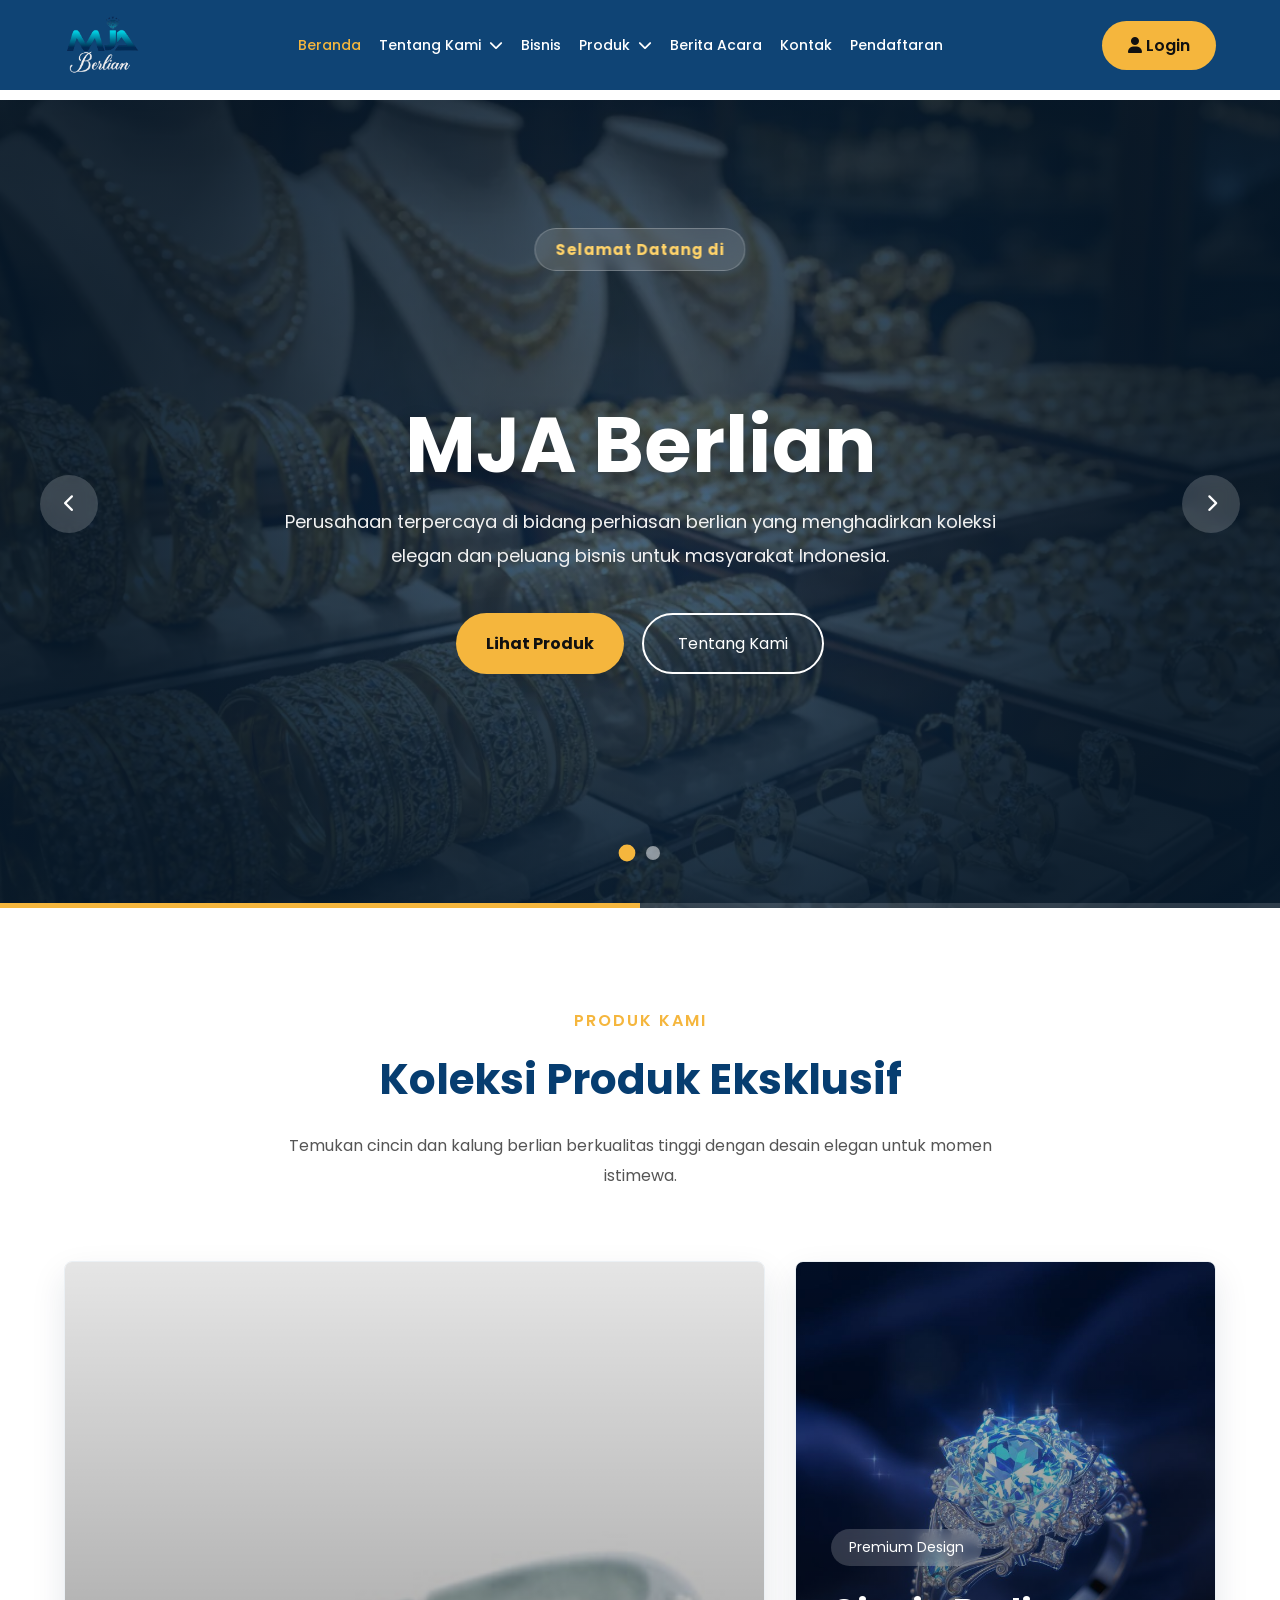
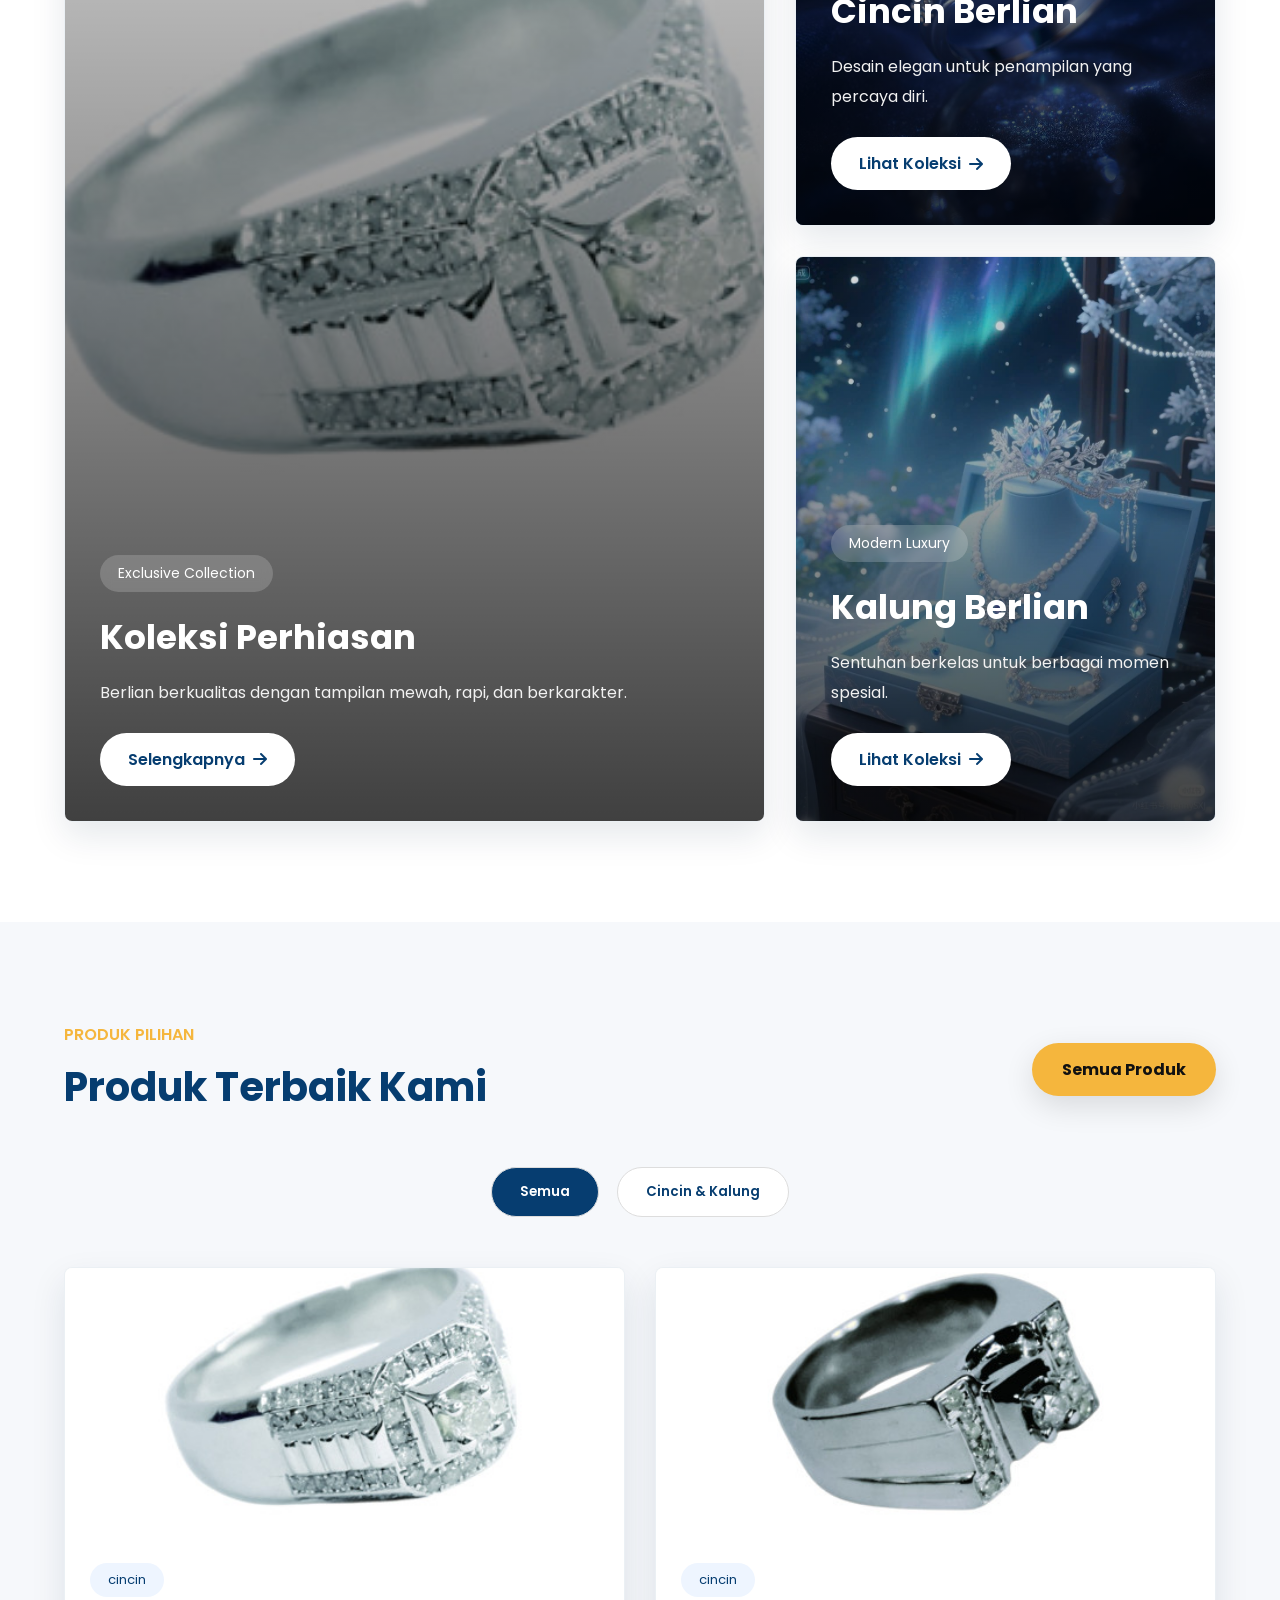
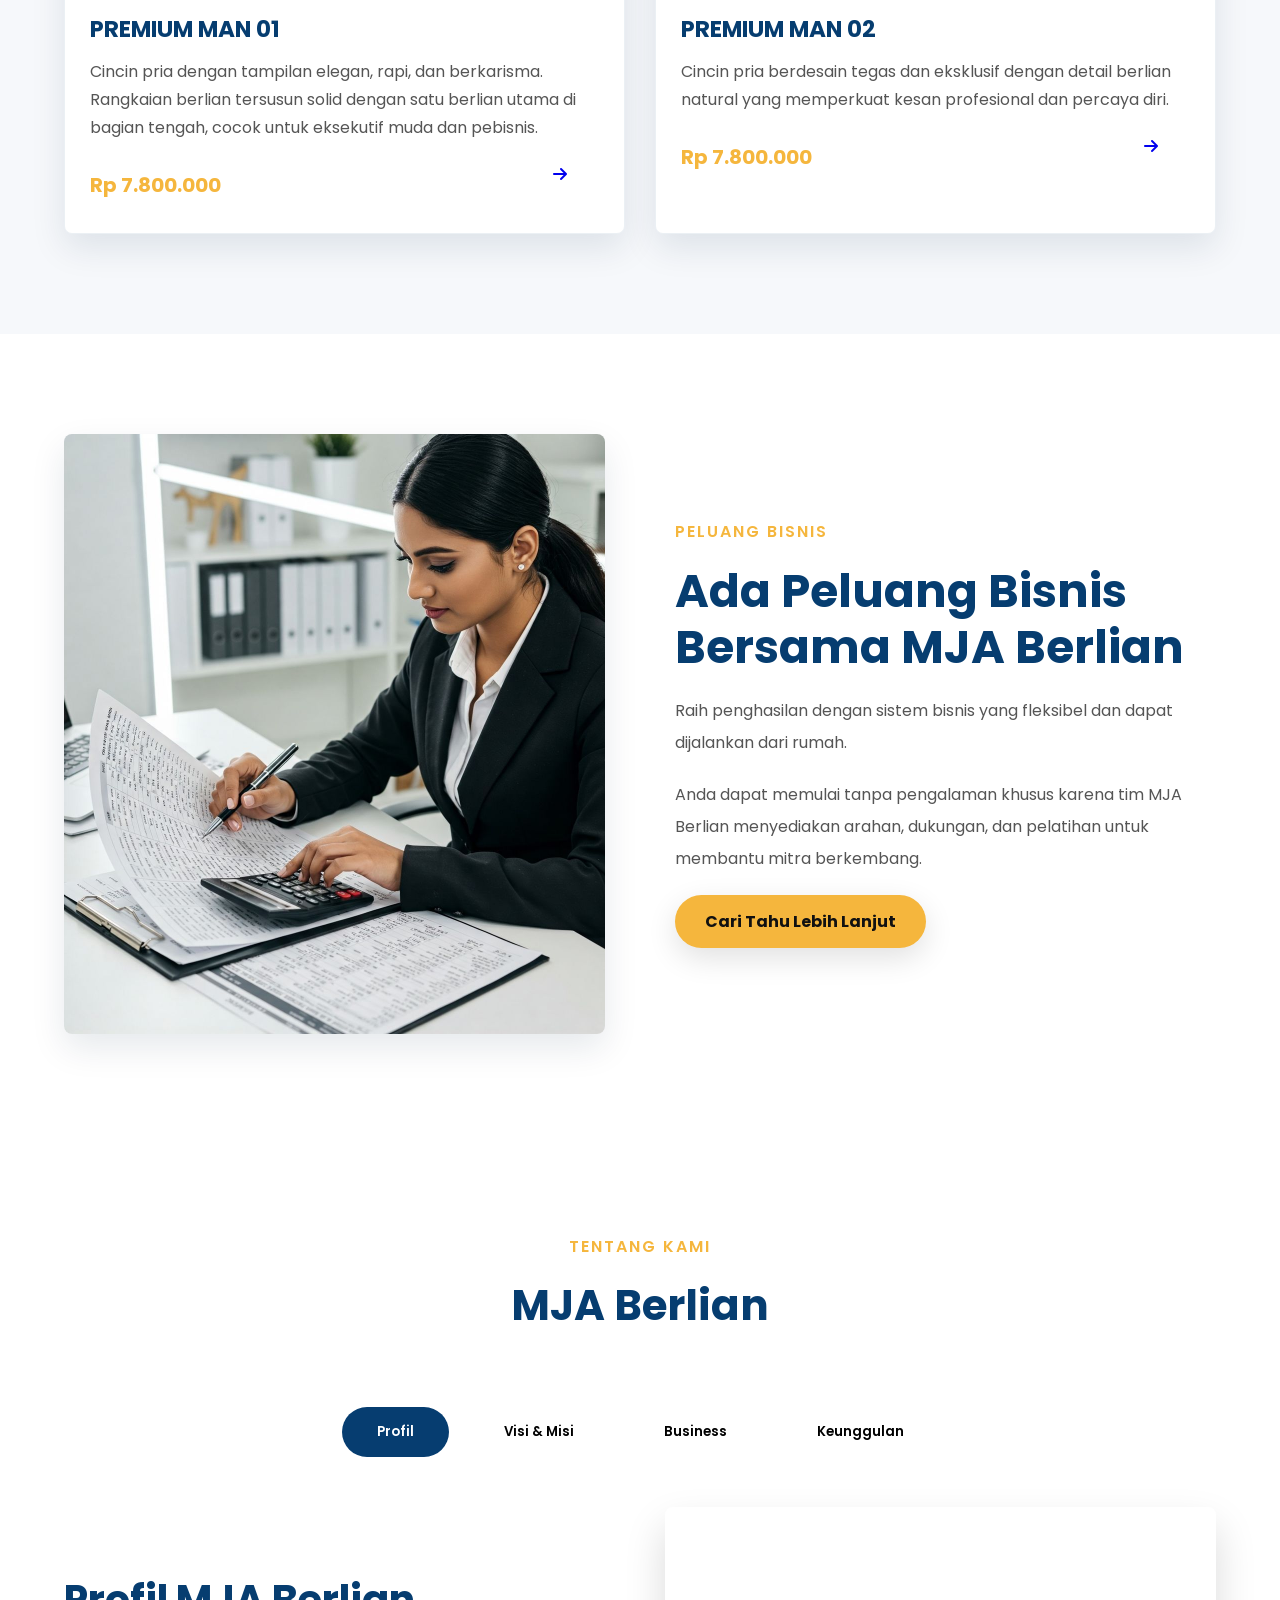
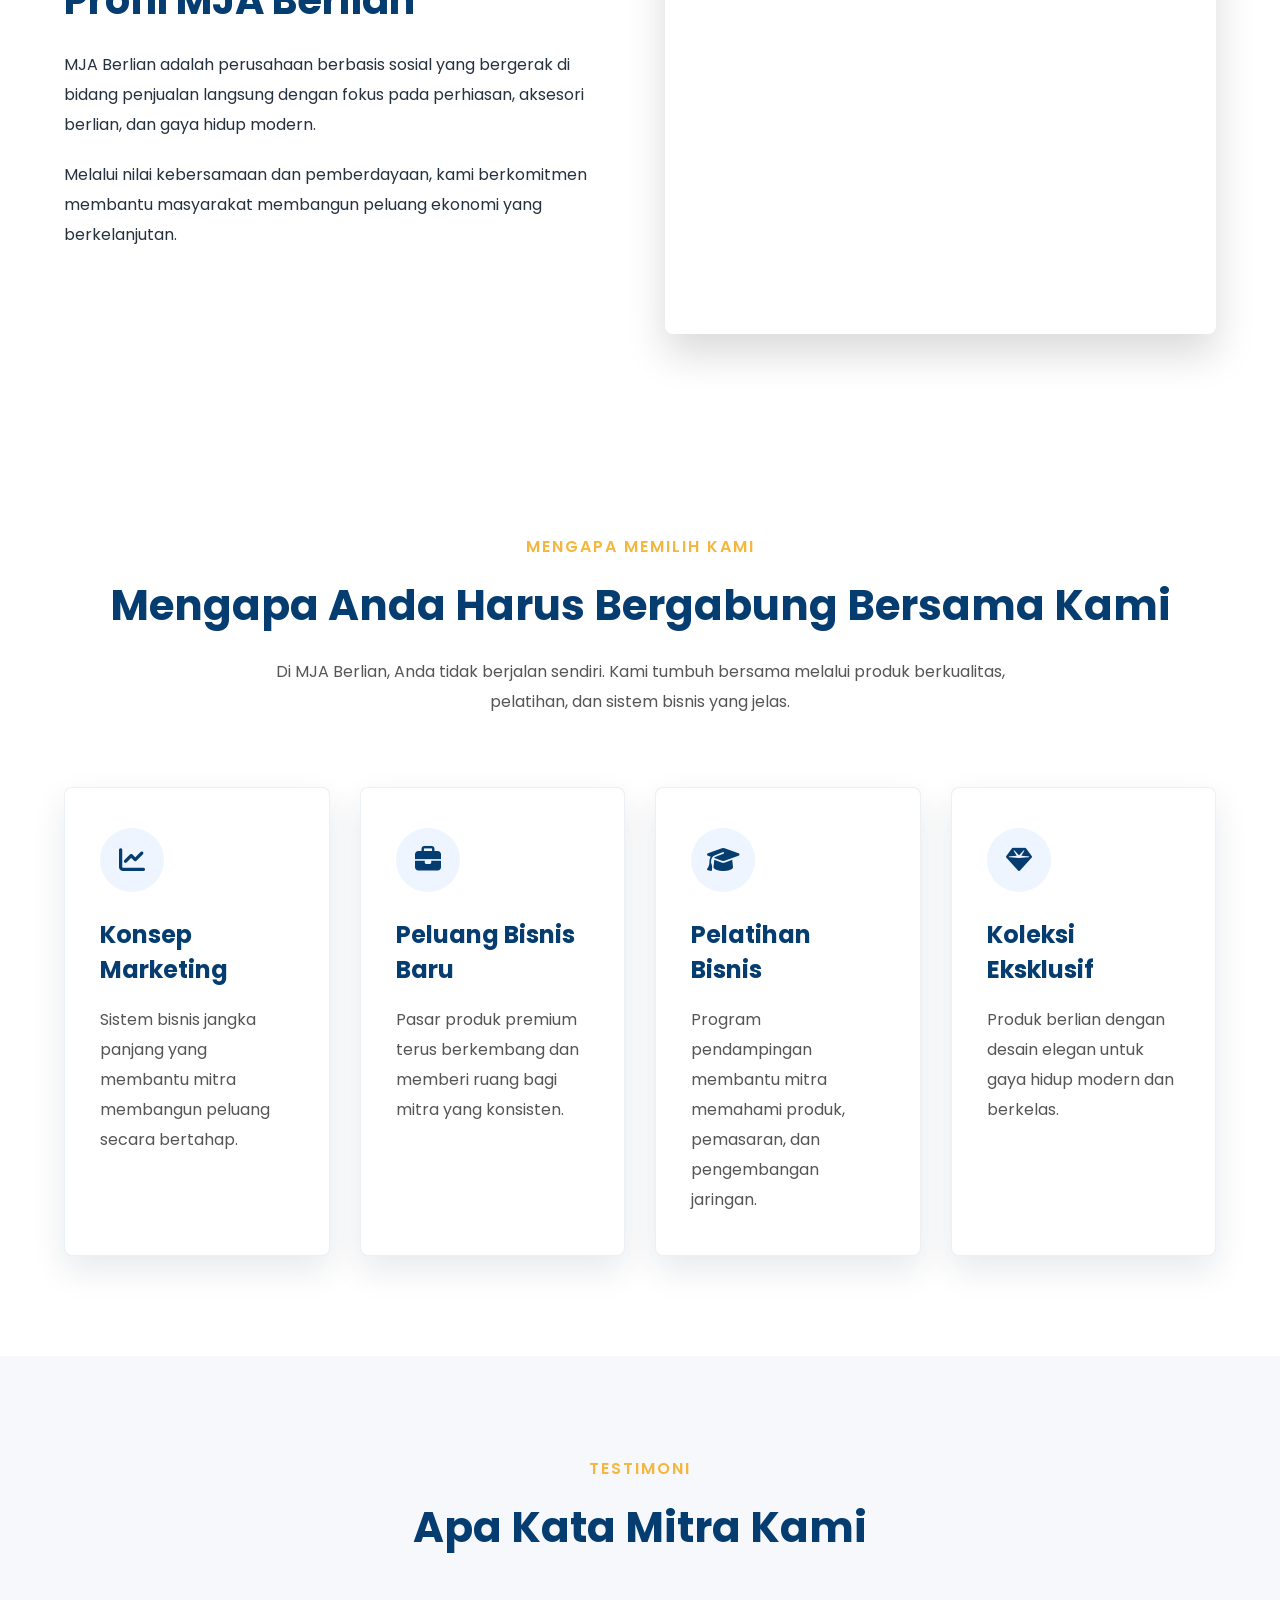
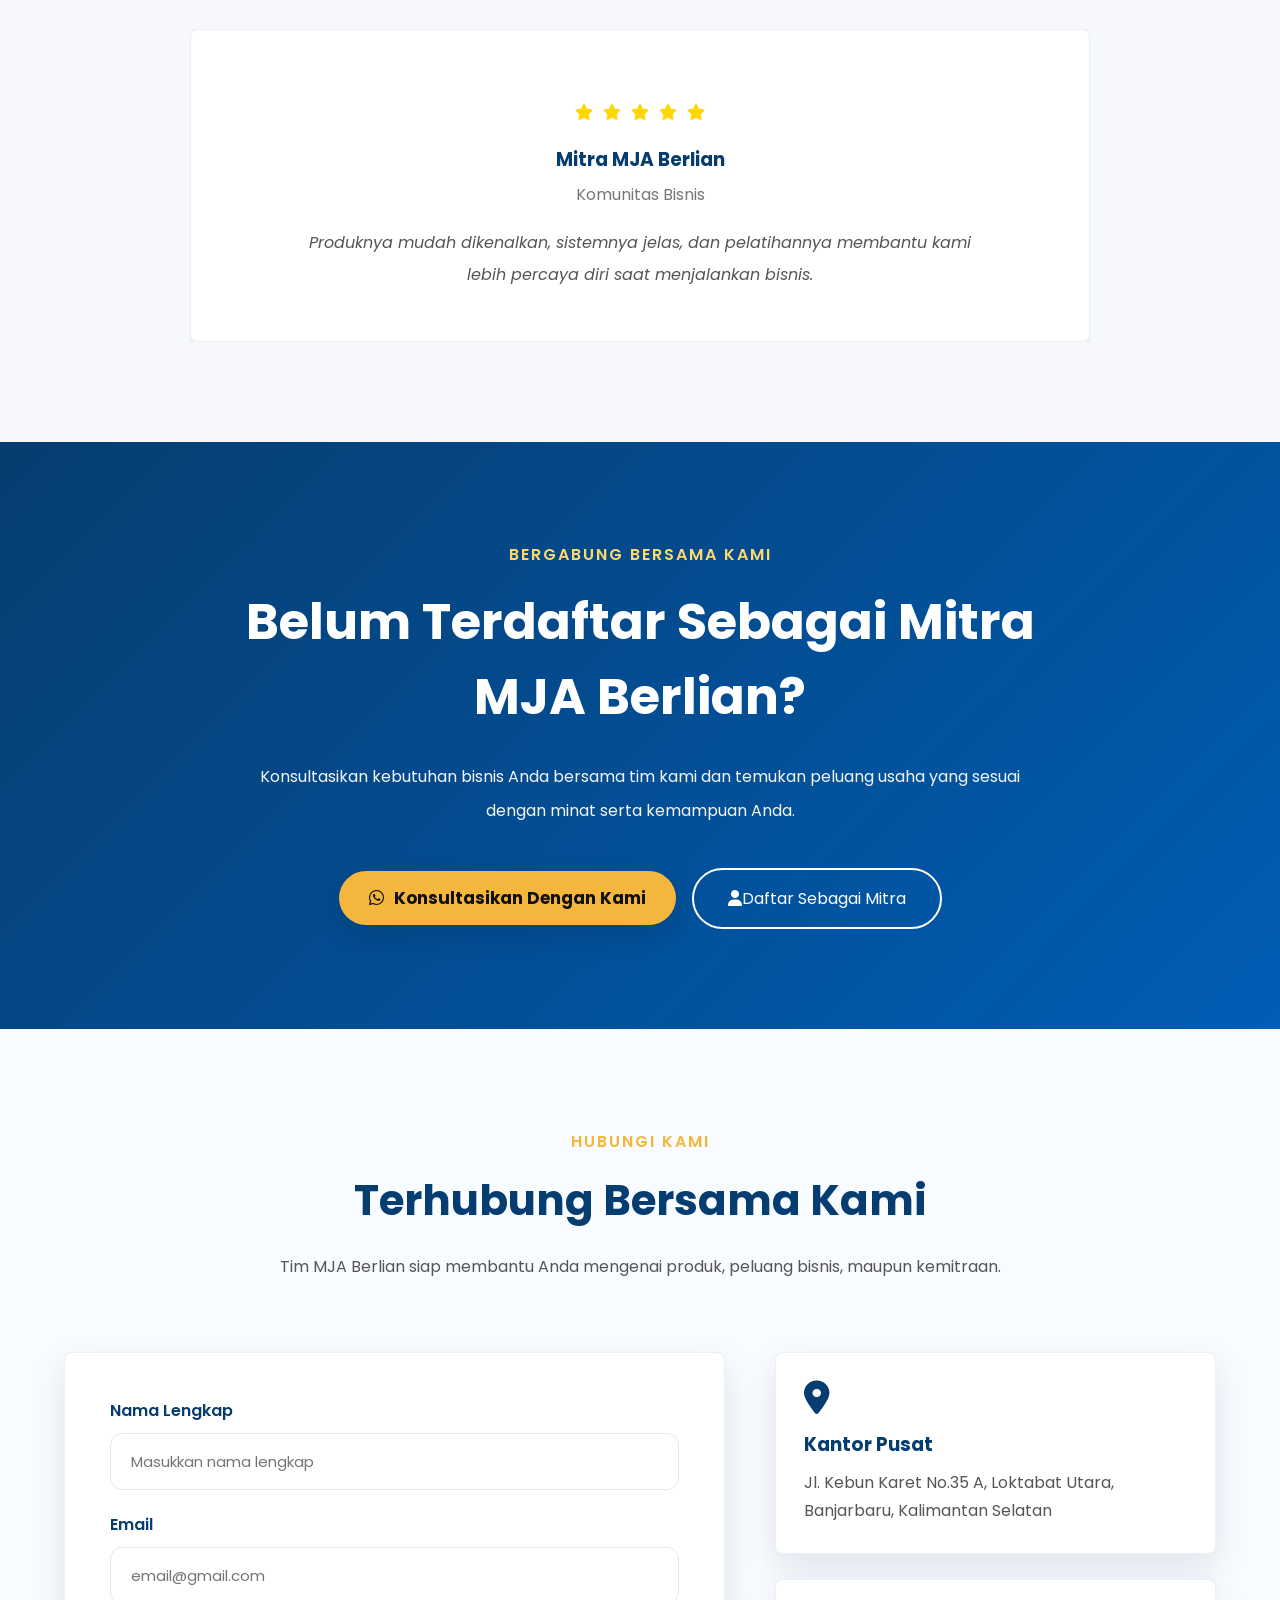
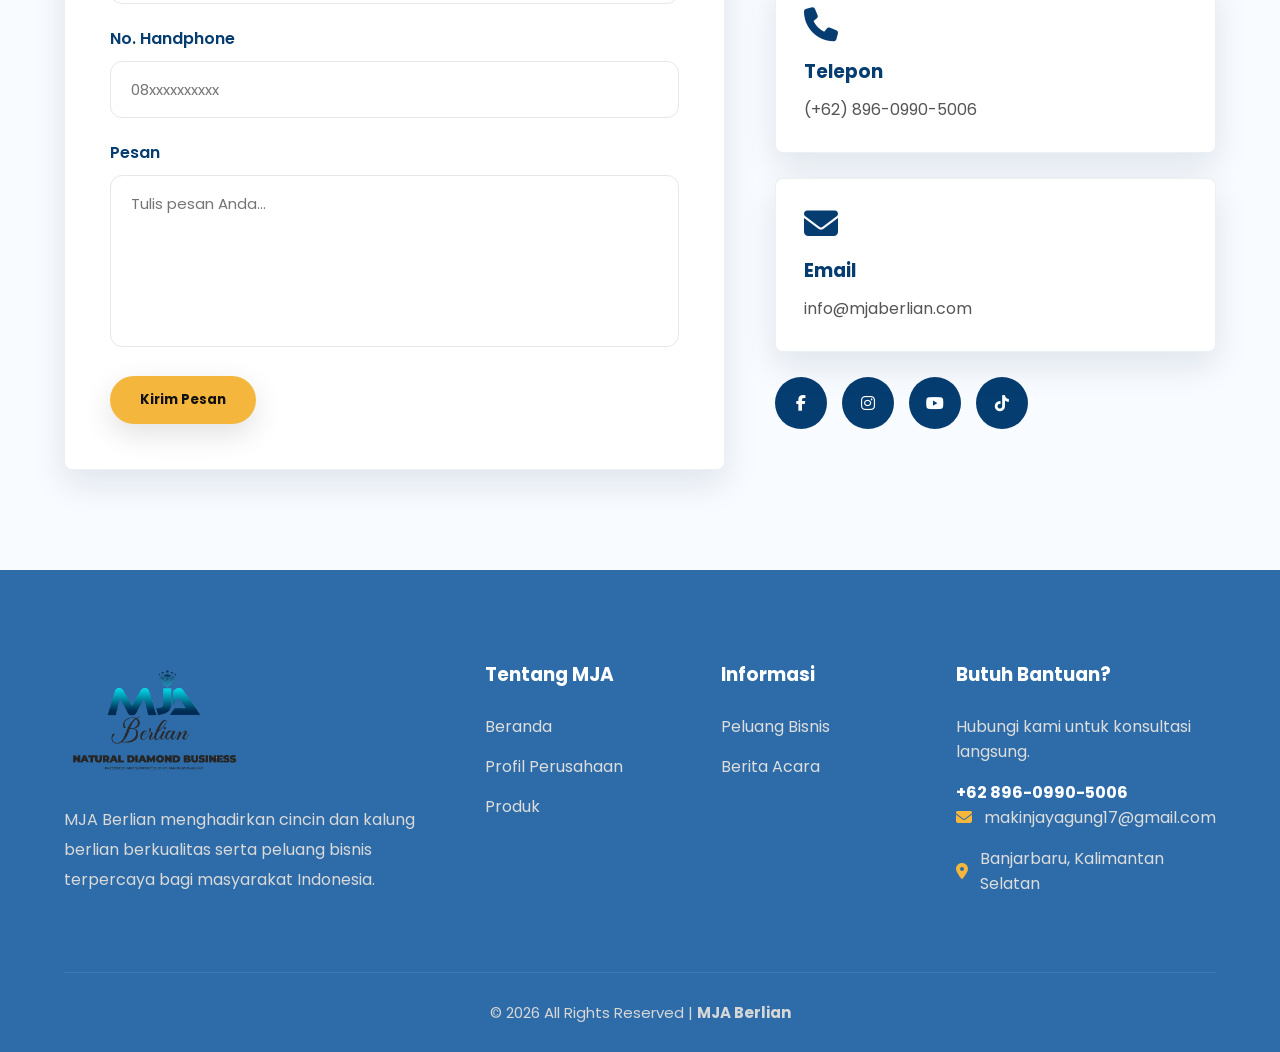
==== index.html @ 24bf53c7 "update terbaru" ====
<!DOCTYPE html>
<html lang="id">
<head>
    <meta charset="UTF-8">
    <meta name="viewport" content="width=device-width, initial-scale=1.0">
    <title>MJA Berlian | Official Website</title>
    <meta name="description" content="MJA Berlian menghadirkan koleksi cincin dan kalung berlian berkualitas serta peluang bisnis terpercaya di Indonesia.">
    <link rel="preconnect" href="https://fonts.googleapis.com">
    <link rel="preconnect" href="https://fonts.gstatic.com" crossorigin>
    <link href="https://fonts.googleapis.com/css2?family=Poppins:wght@300;400;500;600;700;800&display=swap" rel="stylesheet">
    <link rel="stylesheet" href="https://cdnjs.cloudflare.com/ajax/libs/font-awesome/6.6.0/css/all.min.css">
    <link rel="stylesheet" href="css/style.css">
    <link rel="stylesheet" href="css/responsive.css">
</head>
<body>
    <button id="backToTop" aria-label="Kembali ke atas">
        <i class="fa-solid fa-arrow-up"></i>
    </button>

    <header>
        <nav class="navbar">
            <div class="container navbar-container">
                <a href="index.html" class="logo" aria-label="MJA Berlian">
                    <img src="images/logo.png" alt="MJA Berlian" loading="lazy" data-src="images/logo.png">
                </a>

                <ul class="nav-menu">
                    <li><a href="index.html#home">Beranda</a></li>
                    <li class="dropdown">
                        <a href="index.html#tentang">Tentang Kami <i class="fa-solid fa-chevron-down"></i></a>
                        <ul class="dropdown-menu">
                            <li><a href="index.html#profil">Profil</a></li>
                            <li><a href="index.html#visi">Visi & Misi</a></li>
                            <li><a href="index.html#business">Business</a></li>
                            <li><a href="index.html#keunggulan">Keunggulan</a></li>
                        </ul>
                    </li>
                    <li><a href="index.html#peluang">Bisnis</a></li>
                    <li class="dropdown">
                        <a href="produk.html">Produk <i class="fa-solid fa-chevron-down"></i></a>
                        <ul class="dropdown-menu">
                            <li><a href="produk.html">Semua Produk</a></li>
                            <li><a href="produk.html?kategori=perhiasan">Cincin & Kalung</a></li>
                        </ul>
                    </li>
                    <li><a href="berita-acara.html">Berita Acara</a></li>
                    <li><a href="index.html#contact">Kontak</a></li>
                    <li><a id="pendaftaran-link" href="https://forms.gle/EcQ9DQEofBSi8EZZ6" target="_blank" rel="noopener">Pendaftaran</a></li>
                </ul>

                <div class="nav-right">
                    <a href="https://office.mjaglobal.net/login" class="login-btn" target="_blank" rel="noopener">
                        <i class="fa-solid fa-user"></i> Login
                    </a>
                </div>

                <button id="menuToggle" aria-label="Buka menu" aria-expanded="false">
                    <span></span>
                    <span></span>
                    <span></span>
                </button>
            </div>
        </nav>
    </header>

    <section class="hero" id="home">
        <div class="hero-slider">
            <div class="hero-top-text">Selamat Datang di</div>

            <div class="hero-slide active">
                <img src="images/hero1.jpg" data-src="images/hero1.jpg" alt="Koleksi berlian MJA">
                <div class="hero-overlay"></div>
                <div class="container">
                    <div class="hero-content">
                        <h1>MJA Berlian</h1>
                        <p>Perusahaan terpercaya di bidang perhiasan berlian yang menghadirkan koleksi elegan dan peluang bisnis untuk masyarakat Indonesia.</p>
                        <div class="hero-button">
                            <a href="produk.html" class="primary-btn">Lihat Produk</a>
                            <a href="#tentang" class="secondary-btn">Tentang Kami</a>
                        </div>
                    </div>
                </div>
            </div>

            <div class="hero-slide">
                <img data-src="images/hero/hero3.jpg" alt="Peluang bisnis MJA Berlian" loading="lazy">
                <div class="hero-overlay"></div>
                <div class="container">
                    <div class="hero-content">
                        <span>Peluang Bisnis</span>
                        <h1>Bangun Masa Depan Bersama Kami</h1>
                        <p>Menjadi mitra MJA Berlian membuka kesempatan untuk bertumbuh melalui sistem bisnis yang profesional, fleksibel, dan terarah.</p>
                        <div class="hero-button">
                            <a href="https://forms.gle/EcQ9DQEofBSi8EZZ6" class="primary-btn" target="_blank" rel="noopener">Gabung Sekarang</a>
                        </div>
                    </div>
                </div>
            </div>

            <div class="hero-navigation">
                <button class="hero-prev" aria-label="Slide sebelumnya"><i class="fa-solid fa-chevron-left"></i></button>
                <button class="hero-next" aria-label="Slide berikutnya"><i class="fa-solid fa-chevron-right"></i></button>
            </div>
            <div class="hero-indicator" aria-hidden="true">
                <span class="dot active"></span>
                <span class="dot"></span>
            </div>
            <div class="hero-progress"><div class="progress-bar"></div></div>
        </div>
    </section>

    <section class="exclusive-products" id="produk">
        <div class="container">
            <div class="section-title">
                <span>Produk Kami</span>
                <h2>Koleksi Produk Eksklusif</h2>
                <p>Temukan cincin dan kalung berlian berkualitas tinggi dengan desain elegan untuk momen istimewa.</p>
            </div>

            <div class="exclusive-grid">
                <article class="exclusive-card large">
                    <img src="images/produk/perhiasan.jpg" alt="Koleksi perhiasan berlian" loading="lazy">
                    <div class="overlay"></div>
                    <div class="card-content">
                        <span class="product-label">Exclusive Collection</span>
                        <h3>Koleksi Perhiasan</h3>
                        <p>Berlian berkualitas dengan tampilan mewah, rapi, dan berkarakter.</p>
                        <a href="produk.html?kategori=perhiasan" class="white-btn">Selengkapnya <i class="fa-solid fa-arrow-right"></i></a>
                    </div>
                </article>

                <div class="exclusive-right">
                    <article class="exclusive-card small">
                        <img src="images/produk/perhiasan2.jpg" alt="Cincin berlian elegan" loading="lazy">
                        <div class="overlay"></div>
                        <div class="card-content">
                            <span class="product-label">Premium Design</span>
                            <h3>Cincin Berlian</h3>
                            <p>Desain elegan untuk penampilan yang percaya diri.</p>
                            <a href="produk.html?kategori=perhiasan&sub=cincin" class="white-btn">Lihat Koleksi <i class="fa-solid fa-arrow-right"></i></a>
                        </div>
                    </article>

                    <article class="exclusive-card small">
                        <img src="images/produk/perhiasan3.jpg" alt="Kalung berlian eksklusif" loading="lazy">
                        <div class="overlay"></div>
                        <div class="card-content">
                            <span class="product-label">Modern Luxury</span>
                            <h3>Kalung Berlian</h3>
                            <p>Sentuhan berkelas untuk berbagai momen spesial.</p>
                            <a href="produk.html?kategori=perhiasan" class="white-btn">Lihat Koleksi <i class="fa-solid fa-arrow-right"></i></a>
                        </div>
                    </article>
                </div>
            </div>
        </div>
    </section>

    <section class="best-products">
        <div class="container">
            <div class="best-header">
                <div>
                    <span>Produk Pilihan</span>
                    <h2>Produk Terbaik Kami</h2>
                </div>
                <a href="produk.html" class="primary-btn">Semua Produk</a>
            </div>
            <div class="product-filter">
                <button class="filter-btn active" data-filter="all">Semua</button>
                <button class="filter-btn" data-filter="perhiasan">Cincin & Kalung</button>
            </div>
            <div id="productContainer" class="product-grid"></div>
        </div>
    </section>

    <section class="business-opportunity" id="peluang">
        <div class="container">
            <div class="business-wrapper">
                <div class="business-image">
                    <img src="images/business/business.jpg" alt="Peluang bisnis MJA Berlian" loading="lazy">
                </div>
                <div class="business-content">
                    <span>Peluang Bisnis</span>
                    <h2>Ada Peluang Bisnis Bersama MJA Berlian</h2>
                    <p>Raih penghasilan dengan sistem bisnis yang fleksibel dan dapat dijalankan dari rumah.</p>
                    <p>Anda dapat memulai tanpa pengalaman khusus karena tim MJA Berlian menyediakan arahan, dukungan, dan pelatihan untuk membantu mitra berkembang.</p>
                    <a href="#tentang" class="primary-btn">Cari Tahu Lebih Lanjut</a>
                </div>
            </div>
        </div>
    </section>

    <section class="about-section" id="tentang">
        <div class="container">
            <div class="section-title">
                <span>Tentang Kami</span>
                <h2>MJA Berlian</h2>
            </div>

            <div class="about-tabs" role="tablist">
                <button class="tab-btn active" data-tab="profil">Profil</button>
                <button class="tab-btn" data-tab="visi">Visi & Misi</button>
                <button class="tab-btn" data-tab="business">Business</button>
                <button class="tab-btn" data-tab="keunggulan">Keunggulan</button>
            </div>

            <div class="about-content">
                <div class="tab-content active" id="profil">
                    <div class="about-grid">
                        <div class="about-text">
                            <h2>Profil MJA Berlian</h2>
                            <p>MJA Berlian adalah perusahaan berbasis sosial yang bergerak di bidang penjualan langsung dengan fokus pada perhiasan, aksesori berlian, dan gaya hidup modern.</p>
                            <p>Melalui nilai kebersamaan dan pemberdayaan, kami berkomitmen membantu masyarakat membangun peluang ekonomi yang berkelanjutan.</p>
                        </div>
                        <div class="about-video">
                            <iframe src="https://www.youtube.com/embed/y0AyQCRQ0devpL4s" title="Profil MJA Berlian" allowfullscreen></iframe>
                        </div>
                    </div>
                </div>

                <div class="tab-content" id="visi">
                    <div class="about-grid">
                        <div class="about-text">
                            <h2>Visi & Misi</h2>
                            <p><strong>Misi kami:</strong></p>
                            <ul>
                                <li>Mengembangkan mitra usaha dengan pendapatan yang berkelanjutan.</li>
                                <li>Menciptakan pemimpin yang tangguh, mandiri, dan dermawan.</li>
                                <li>Membantu membuka peluang kerja dan meningkatkan kesejahteraan masyarakat.</li>
                                <li>Menyediakan solusi gaya hidup sehat, modern, dan bernilai.</li>
                            </ul>
                        </div>
                        <div class="about-video">
                            <img src="images/about/visi.jpg" alt="Visi dan misi MJA Berlian" loading="lazy">
                        </div>
                    </div>
                </div>

                <div class="tab-content" id="business">
                    <div class="about-grid">
                        <div class="about-text">
                            <h2>Business</h2>
                            <p>Sistem bisnis MJA Berlian dirancang agar mitra dapat memasarkan produk berkualitas sambil membangun jaringan yang sehat dan produktif.</p>
                            <p>Setiap mitra mendapat dukungan edukasi, materi promosi, dan komunitas yang membantu proses belajar berjalan lebih terarah.</p>
                        </div>
                        <div class="about-video">
                            <img src="images/about/business.jpg" alt="Business MJA Berlian" loading="lazy">
                        </div>
                    </div>
                </div>

                <div class="tab-content" id="keunggulan">
                    <div class="about-grid">
                        <div class="about-text">
                            <h2>Keunggulan</h2>
                            <ul>
                                <li>Produk berlian dengan tampilan eksklusif dan kualitas yang terjaga.</li>
                                <li>Sistem kemitraan yang mudah dipahami dan dapat dijalankan secara fleksibel.</li>
                                <li>Dukungan pelatihan untuk meningkatkan kemampuan mitra.</li>
                                <li>Komunitas bisnis yang bertumbuh bersama.</li>
                            </ul>
                        </div>
                        <div class="about-video">
                            <img src="images/about/unggulan.jpg" alt="Keunggulan MJA Berlian" loading="lazy">
                        </div>
                    </div>
                </div>
            </div>
        </div>
    </section>

    <section class="why-join">
        <div class="container">
            <div class="section-title">
                <span>Mengapa Memilih Kami</span>
                <h2>Mengapa Anda Harus Bergabung Bersama Kami</h2>
                <p>Di MJA Berlian, Anda tidak berjalan sendiri. Kami tumbuh bersama melalui produk berkualitas, pelatihan, dan sistem bisnis yang jelas.</p>
            </div>

            <div class="join-grid">
                <div class="join-card">
                    <i class="fa-solid fa-chart-line"></i>
                    <h3>Konsep Marketing</h3>
                    <p>Sistem bisnis jangka panjang yang membantu mitra membangun peluang secara bertahap.</p>
                </div>
                <div class="join-card">
                    <i class="fa-solid fa-briefcase"></i>
                    <h3>Peluang Bisnis Baru</h3>
                    <p>Pasar produk premium terus berkembang dan memberi ruang bagi mitra yang konsisten.</p>
                </div>
                <div class="join-card">
                    <i class="fa-solid fa-graduation-cap"></i>
                    <h3>Pelatihan Bisnis</h3>
                    <p>Program pendampingan membantu mitra memahami produk, pemasaran, dan pengembangan jaringan.</p>
                </div>
                <div class="join-card">
                    <i class="fa-solid fa-gem"></i>
                    <h3>Koleksi Eksklusif</h3>
                    <p>Produk berlian dengan desain elegan untuk gaya hidup modern dan berkelas.</p>
                </div>
            </div>
        </div>
    </section>

    <section class="testimonial-section">
        <div class="container">
            <div class="section-title">
                <span>Testimoni</span>
                <h2>Apa Kata Mitra Kami</h2>
            </div>
            <div class="testimonial-slider" id="testimonialSlider"></div>
        </div>
    </section>

    <section class="join-banner">
        <div class="container">
            <div class="join-banner-content">
                <span class="join-subtitle">Bergabung Bersama Kami</span>
                <h2>Belum Terdaftar Sebagai Mitra MJA Berlian?</h2>
                <p>Konsultasikan kebutuhan bisnis Anda bersama tim kami dan temukan peluang usaha yang sesuai dengan minat serta kemampuan Anda.</p>
                <a href="https://wa.me/6289609905006?text=Halo%20Admin%20MJA%20Berlian,%20Saya%20ingin%20bergabung%20menjadi%20mitra." target="_blank" rel="noopener" class="primary-btn">
                    <i class="fa-brands fa-whatsapp"></i> Konsultasikan Dengan Kami
                </a>
                <a href="https://forms.gle/EcQ9DQEofBSi8EZZ6" target="_blank" rel="noopener" class="secondary-btn">
                    <i class="fa-solid fa-user"></i> Daftar Sebagai Mitra
                </a>
            </div>
        </div>
    </section>

    <section class="contact-section" id="contact">
        <div class="container">
            <div class="section-title">
                <span>Hubungi Kami</span>
                <h2>Terhubung Bersama Kami</h2>
                <p>Tim MJA Berlian siap membantu Anda mengenai produk, peluang bisnis, maupun kemitraan.</p>
            </div>

            <div class="contact-wrapper">
                <div class="contact-form">
                    <form id="contactForm">
                        <div class="form-group">
                            <label for="nama">Nama Lengkap</label>
                            <input type="text" id="nama" placeholder="Masukkan nama lengkap">
                        </div>
                        <div class="form-group">
                            <label for="email">Email</label>
                            <input type="email" id="email" placeholder="email@gmail.com">
                        </div>
                        <div class="form-group">
                            <label for="phone">No. Handphone</label>
                            <input type="text" id="phone" placeholder="08xxxxxxxxxx">
                        </div>
                        <div class="form-group">
                            <label for="pesan">Pesan</label>
                            <textarea id="pesan" rows="6" placeholder="Tulis pesan Anda..."></textarea>
                        </div>
                        <button type="submit" class="primary-btn">Kirim Pesan</button>
                    </form>
                </div>

                <div class="contact-info">
                    <div class="info-card">
                        <i class="fa-solid fa-location-dot"></i>
                        <h3>Kantor Pusat</h3>
                        <p>Jl. Kebun Karet No.35 A, Loktabat Utara, Banjarbaru, Kalimantan Selatan</p>
                    </div>
                    <div class="info-card">
                        <i class="fa-solid fa-phone"></i>
                        <h3>Telepon</h3>
                        <p>(+62) 896-0990-5006</p>
                    </div>
                    <div class="info-card">
                        <i class="fa-solid fa-envelope"></i>
                        <h3>Email</h3>
                        <p>info@mjaberlian.com</p>
                    </div>
                    <div class="social-media">
                        <a href="#" aria-label="Facebook"><i class="fab fa-facebook-f"></i></a>
                        <a href="#" aria-label="Instagram"><i class="fab fa-instagram"></i></a>
                        <a href="#" aria-label="YouTube"><i class="fab fa-youtube"></i></a>
                        <a href="#" aria-label="TikTok"><i class="fab fa-tiktok"></i></a>
                    </div>
                </div>
            </div>
        </div>
    </section>

    <footer>
        <div class="container">
            <div class="footer-grid">
                <div class="footer-about">
                    <img src="images/footer-logo.png" alt="MJA Berlian" loading="lazy" data-src="images/footer-logo.png">
                    <p>MJA Berlian menghadirkan cincin dan kalung berlian berkualitas serta peluang bisnis terpercaya bagi masyarakat Indonesia.</p>
                </div>
                <div class="footer-menu">
                    <h3>Tentang MJA</h3>
                    <ul>
                        <li><a href="index.html">Beranda</a></li>
                        <li><a href="index.html#tentang">Profil Perusahaan</a></li>
                        <li><a href="produk.html">Produk</a></li>
                    </ul>
                </div>
                <div class="footer-information">
                    <h3>Informasi</h3>
                    <ul>
                        <li><a href="index.html#peluang">Peluang Bisnis</a></li>
                        <li><a href="berita-acara.html">Berita Acara</a></li>
                    </ul>
                </div>
                <div class="footer-contact">
                    <h3>Butuh Bantuan?</h3>
                    <p>Hubungi kami untuk konsultasi langsung.</p>
                    <h4>+62 896-0990-5006</h4>
                    <p><i class="fa-solid fa-envelope"></i> makinjayagung17@gmail.com</p>
                    <p><i class="fa-solid fa-location-dot"></i> Banjarbaru, Kalimantan Selatan</p>
                </div>
            </div>
            <div class="footer-bottom">
                <p>&copy; 2026 All Rights Reserved | <strong>MJA Berlian</strong></p>
            </div>
        </div>
    </footer>

    <script src="js/produk-data.js"></script>
    <script src="js/script.js"></script>
</body>
</html>
---- css/style.css ----
/* ==========================================================
        MJA BERLIAN OFFICIAL WEBSITE
        STYLE.CSS
        PART 1
========================================================== */


/* ==========================================================
                        GOOGLE FONT
========================================================== */

@import url('https://fonts.googleapis.com/css2?family=Poppins:wght@300;400;500;600;700;800&display=swap');


/* ==========================================================
                        RESET
========================================================== */

*{
    margin:0;
    padding:0;
    box-sizing:border-box;
}

html{
    scroll-behavior:smooth;
}

body{

    font-family:'Poppins',sans-serif;

    background:#ffffff;

    color:#333;

    overflow-x:hidden;

}

img{

    width:100%;

    display:block;

}

a{

    text-decoration:none;

}

ul{

    list-style:none;

}

button{

    border:none;

    cursor:pointer;

    font-family:'Poppins',sans-serif;

}

input,
textarea{

    outline:none;

    font-family:'Poppins',sans-serif;

}


/* ==========================================================
                        ROOT
========================================================== */

:root{

    --primary:#003B73;

    --primary-dark:#002B55;

    --secondary:#F5B400;

    --white:#ffffff;

    --text:#555;

    --border:#e7e7e7;

    --background:#f8fbff;

    --shadow:0 10px 30px rgba(0,0,0,.08);

    --radius:20px;

    --transition:.35s ease;

}


/* ==========================================================
                        CONTAINER
========================================================== */

.container{

    width:90%;

    max-width:1280px;

    margin:auto;

}

section{

    padding:100px 0;

}


/* ==========================================================
                    SECTION TITLE
========================================================== */

.section-title{

    text-align:center;

    margin-bottom:70px;

}

.section-title span{

    color:var(--secondary);

    font-weight:600;

    text-transform:uppercase;

    letter-spacing:2px;

}

.section-title h2{

    margin-top:15px;

    font-size:42px;

    color:var(--primary);

}

.section-title p{

    margin:auto;

    margin-top:20px;

    max-width:760px;

    color:var(--text);

    line-height:30px;

}


/* ==========================================================
                        BUTTON
========================================================== */

.primary-btn{

    display:inline-flex;

    align-items:center;

    gap:10px;

    padding:14px 30px;

    background:var(--secondary);

    color:#111;

    border-radius:50px;

    font-weight:700;

    transition:var(--transition);

    box-shadow:0 10px 30px rgba(0,0,0,.12);

}

.primary-btn:hover{

    transform:translateY(-4px);

    box-shadow:0 15px 30px rgba(0,0,0,.15);

}

.secondary-btn{

    display:inline-flex;

    align-items:center;

    justify-content:center;

    padding:16px 34px;

    border-radius:50px;

    border:2px solid #fff;

    color:#fff;

    transition:var(--transition);

}

.secondary-btn:hover{

    background:#fff;

    color:var(--primary);

}

.white-btn{

    display:inline-flex;

    align-items:center;

    gap:8px;

    padding:14px 28px;

    border-radius:40px;

    background:#fff;

    color:var(--primary);

    font-weight:600;

    transition:var(--transition);

}

.white-btn:hover{

    transform:translateY(-3px);

}


/* ==========================================================
                        LOADER
========================================================== */

#loader{

    position:fixed;

    inset:0;

    background:#fff;

    display:flex;

    justify-content:center;

    align-items:center;

    z-index:99999;

}

.loader-content{

    text-align:center;

}

.loader-content img{

    width:140px;

    margin:auto;

    margin-bottom:25px;

}

.loader-circle{

    width:60px;

    height:60px;

    border-radius:50%;

    border:6px solid #ddd;

    border-top:6px solid var(--secondary);

    margin:auto;

    animation:spin 1s linear infinite;

}

.loader-content p{

    margin-top:20px;

    color:var(--primary);

}

@keyframes spin{

    to{

        transform:rotate(360deg);

    }

}


/* ==========================================================
                    BACK TO TOP
========================================================== */

#backToTop{

    position:fixed;

    right:30px;

    bottom:30px;

    width:55px;

    height:55px;

    border-radius:50%;

    background:var(--secondary);

    color:#111;

    font-size:18px;

    display:flex;

    justify-content:center;

    align-items:center;

    box-shadow:var(--shadow);

    opacity:0;

    visibility:hidden;

    transition:.4s;

    z-index:900;

}

#backToTop.show{

    opacity:1;

    visibility:visible;

}


/* ==========================================================
                        NAVBAR
========================================================== */

header{

    position:fixed;

    width:100%;

    top:0;

    left:0;

    z-index:999;

}

.navbar{

    background:#003B73;

    box-shadow:none;

    transition:.35s;

}

.navbar.scrolled{

    box-shadow:0 8px 25px rgba(0,0,0,.15);

}

.navbar-container{

    display:flex;

    justify-content:space-between;

    align-items:center;

    height:90px;

}

.logo img{

    width:180px;

}

.nav-menu{

    display:flex;

    gap:24px;

    align-items:center;

}

.nav-menu>li{

    position:relative;

}

.nav-menu>li>a{

    color:#fff;

    font-weight:500;

    display:flex;

    align-items:center;

    gap:8px;

    transition:.3s;

}

.nav-menu>li>a:hover{

    color:var(--secondary);

}


/* ==========================================================
                        DROPDOWN
========================================================== */

.dropdown-menu{

    position:absolute;

    top:120%;

    left:0;

    width:220px;

    background:#fff;

    border-radius:15px;

    box-shadow:var(--shadow);

    opacity:0;

    visibility:hidden;

    transition:.3s;

    overflow:hidden;

}

.dropdown:hover .dropdown-menu{

    opacity:1;

    visibility:visible;

    top:110%;

}

.dropdown-menu li a{

    display:block;

    padding:15px 20px;

    color:#333;

    transition:.3s;

}

.dropdown-menu li a:hover{

    background:var(--primary);

    color:#fff;

}


/* ==========================================================
                        LOGIN
========================================================== */

.login-btn{

    padding:13px 26px;

    border-radius:40px;

    background:var(--secondary);

    color:#111;

    font-weight:600;

    transition:.3s;

}

.login-btn:hover{

    transform:translateY(-3px);

}


/* ==========================================================
                    HAMBURGER
========================================================== */

#menuToggle{

    display:none;

    flex-direction:column;

    gap:6px;

    cursor:pointer;

}

#menuToggle span{

    width:28px;

    height:3px;

    background:#fff;

    border-radius:20px;

    transition:.25s;

}

#menuToggle.active span:nth-child(1){

    transform: translateY(8px) rotate(45deg);

}

#menuToggle.active span:nth-child(2){

    opacity:0;

}

#menuToggle.active span:nth-child(3){

    transform: translateY(-8px) rotate(-45deg);

}

/* ==========================================================
                        HERO
========================================================== */

.hero{

    position:relative;

    width:100%;

    /* extend hero to sit closer to next section */
    height:calc(100vh - 60px);

    min-height:640px;

    overflow:hidden;

}

/* pull next section up so hero image meets it visually */
.exclusive-products{
    margin-top:-80px;
    padding-top:160px; /* keep visual spacing for content */
}

.hero-slider{

    position:relative;

    width:100%;

    height:100%;

}

.hero-slide{

    position:absolute;

    inset:0;

    opacity:0;

    visibility:hidden;

    transition:1s ease;

}

.hero-slide.active{

    opacity:1;

    visibility:visible;

    z-index:2;

}

.hero-slide img{
 
    width:100%;
 
    height:100%;
 
    object-fit:cover;
 
    /* animation moved to active slide for performance */
 
}

.hero-slide.active img{
 
    animation:zoomHero 12s linear infinite;
 
}

@keyframes zoomHero{

    from{

        transform:scale(1);

    }

    to{

        transform:scale(1.12);

    }

}

.hero-overlay{

    position:absolute;

    inset:0;

    background:linear-gradient(

        rgba(0,25,55,.72),

        rgba(0,40,85,.70)

    );

}

.hero-top-text{

    position:absolute;

    top:18px;

    left:0;

    right:0;

    text-align:center;

    color:var(--secondary);

    font-weight:700;

    z-index:6;

    font-size:15px;

    letter-spacing:1px;

}

.hero .container{

    position:relative;

    height:100%;

    display:flex;

    align-items:center;

    z-index:3;

}

.hero-content{

    max-width:720px;

    color:#fff;

    display:flex;

    flex-direction:column;

    justify-content:center;

    height:100%;

    padding-top:40px; /* push title slightly down from top text */

}

.hero-content span{

    display:inline-block;

    color:var(--secondary);

    font-size:18px;

    font-weight:600;

    margin-bottom:18px;

    letter-spacing:2px;

    text-transform:uppercase;

}

.hero-content h1{

    font-size:54px;

    line-height:1.05;

    margin-bottom:20px;

    font-weight:700;

    text-shadow:0 6px 18px rgba(0,0,0,.32);

}

.hero-content p{

    font-size:18px;

    line-height:34px;

    color:#f2f2f2;

    margin-bottom:40px;

    max-width:650px;

}

.hero-button{

    display:flex;

    gap:18px;

    flex-wrap:wrap;

}


/* ==========================================================
                    HERO NAVIGATION
========================================================== */

.hero-navigation{

    position:absolute;

    top:50%;

    left:0;

    width:100%;

    transform:translateY(-50%);

    display:flex;

    justify-content:space-between;

    padding:0 40px;

    z-index:5;

}

.hero-prev,
.hero-next{

    width:58px;

    height:58px;

    border-radius:50%;

    background:rgba(255,255,255,.18);

    backdrop-filter:blur(8px);

    color:#fff;

    display:flex;

    justify-content:center;

    align-items:center;

    font-size:18px;

    transition:.35s;

}

.hero-prev:hover,
.hero-next:hover{

    background:var(--secondary);

    color:#111;

}


/* ==========================================================
                    HERO DOT
========================================================== */

.hero-indicator{

    position:absolute;

    left:50%;

    bottom:40px;

    transform:translateX(-50%);

    display:flex;

    gap:12px;

    z-index:5;

}

.hero-indicator .dot{

    width:14px;

    height:14px;

    border-radius:50%;

    background:rgba(255,255,255,.5);

    cursor:pointer;

    transition:.35s;

}

.hero-indicator .dot.active{

    background:var(--secondary);

    transform:scale(1.2);

}


/* ==========================================================
                HERO PROGRESS BAR
========================================================== */

.hero-progress{

    position:absolute;

    left:0;

    bottom:0;

    width:100%;

    height:5px;

    background:rgba(255,255,255,.15);

    z-index:6;

}

.progress-bar{

    width:0;

    height:100%;

    background:var(--secondary);

}


/* ==========================================================
                PRODUK EKSKLUSIF
========================================================== */

.exclusive-products{

    background:#fff;

}

.exclusive-grid{

    display:grid;

    grid-template-columns:2fr 1fr;

    gap:30px;

}

.exclusive-right{

    display:grid;

    gap:30px;

}

.exclusive-card{

    position:relative;

    overflow:hidden;

    border-radius:25px;

    min-height:320px;

    box-shadow:var(--shadow);

}

.exclusive-card.large{

    min-height:670px;

}

.exclusive-card img{

    width:100%;

    height:100%;

    object-fit:cover;

    transition:.6s;

}

.exclusive-card:hover img{

    transform:scale(1.08);

}

.exclusive-card .overlay{

    position:absolute;

    inset:0;

    background:linear-gradient(

        rgba(0,0,0,.10),

        rgba(0,0,0,.75)

    );

}

.card-content{

    position:absolute;

    left:35px;

    right:35px;

    bottom:35px;

    color:#fff;

    z-index:2;

}

.product-label{

    display:inline-block;

    padding:8px 18px;

    border-radius:30px;

    background:rgba(255,255,255,.18);

    backdrop-filter:blur(6px);

    margin-bottom:20px;

    font-size:14px;

}

.card-content h3{

    font-size:34px;

    margin-bottom:15px;

}

.card-content p{

    line-height:30px;

    margin-bottom:25px;

    color:#f1f1f1;

}
/* ==========================================================
                    PRODUK TERBAIK
========================================================== */

.best-products{

    background:var(--background);

}

.best-header{

    display:flex;

    justify-content:space-between;

    align-items:center;

    margin-bottom:50px;

    flex-wrap:wrap;

    gap:20px;

}

.best-header span{

    color:var(--secondary);

    font-weight:600;

    text-transform:uppercase;

}

.best-header h2{

    color:var(--primary);

    font-size:40px;

    margin-top:10px;

}

.product-filter{

    display:flex;

    justify-content:center;

    gap:18px;

    margin-bottom:50px;

    flex-wrap:wrap;

}

.filter-btn{

    padding:14px 28px;

    border-radius:40px;

    background:#fff;

    color:var(--primary);

    border:1px solid #ddd;

    transition:var(--transition);

    font-weight:600;

}

.filter-btn.active,
.filter-btn:hover{

    background:var(--primary);

    color:#fff;

}

.product-grid{

    display:grid;

    grid-template-columns:repeat(auto-fit,minmax(280px,1fr));

    gap:30px;

}

.product-card{

    background:#fff;

    border-radius:25px;

    overflow:hidden;

    box-shadow:var(--shadow);

    transition:.4s;

}

.product-card:hover{

    transform:translateY(-12px);

}

.product-image{

    height:270px;

    overflow:hidden;

}

.product-image img{

    width:100%;

    height:100%;

    object-fit:cover;

    transition:.5s;

}

.product-card:hover img{

    transform:scale(1.08);

}

.product-info{

    padding:25px;

}

.product-category{

    display:inline-block;

    padding:7px 18px;

    background:#eef5ff;

    color:var(--primary);

    border-radius:30px;

    font-size:13px;

    margin-bottom:15px;

}

.product-info h3{

    font-size:23px;

    color:var(--primary);

    margin-bottom:12px;

}

.product-info p{

    color:var(--text);

    line-height:28px;

    margin-bottom:20px;

}

.product-footer{

    display:flex;

    justify-content:space-between;

    align-items:center;

}

.product-price{

    color:var(--secondary);

    font-weight:700;

    font-size:20px;

}



/* ==========================================================
                    PELUANG BISNIS
========================================================== */

.business-opportunity{

    background:#fff;

}

.business-wrapper{

    display:grid;

    grid-template-columns:1fr 1fr;

    gap:70px;

    align-items:center;

}

.business-image{

    border-radius:25px;

    overflow:hidden;

    box-shadow:var(--shadow);

}

.business-image img{

    height:600px;

    object-fit:cover;

}

.business-content span{

    color:var(--secondary);

    font-weight:600;

    letter-spacing:2px;

    text-transform:uppercase;

}

.business-content h2{

    margin:20px 0;

    font-size:46px;

    color:var(--primary);

    line-height:1.2;

}

.business-content p{

    margin-bottom:20px;

    color:var(--text);

    line-height:32px;

}



/* ==========================================================
                        ABOUT
========================================================== */

.about-grid{

    display:grid;

    grid-template-columns:1fr 1fr;

    gap:50px;

    align-items:center;

}

.about-text h2{

    color:var(--primary);

    font-size:40px;

    margin-bottom:20px;

}

.about-text p{

    line-height:30px;

    margin-bottom:20px;

}

.about-text ul{

    margin-top:20px;

}

.about-text li{

    margin-bottom:15px;

}

.about-video{

    border-radius:20px;

    overflow:hidden;

    box-shadow:0 20px 40px rgba(0,0,0,.15);

}

.about-video iframe{

    width:100%;

    height:420px;

    border:none;

}

.about-tabs{

    display:flex;

    justify-content:center;

    gap:20px;

    margin-bottom:50px;

}

.tab-btn{

    padding:15px 35px;

    border:none;

    background:#fff;

    border-radius:40px;

    cursor:pointer;

    font-weight:600;

}

.tab-btn.active{

    background:var(--primary);

    color:#fff;

}

.tab-content{

    display:none;

}

.tab-content.active{

    display:block;

}
/* ==========================================================
                    WHY JOIN
========================================================== */

.why-join{

    background:#ffffff;

}

.join-grid{

    display:grid;

    grid-template-columns:repeat(3,1fr);

    gap:30px;

}

.join-card{

    background:#fff;

    border-radius:25px;

    padding:40px 35px;

    box-shadow:var(--shadow);

    transition:.4s;

    text-align:center;

    position:relative;

    overflow:hidden;

}

.join-card::before{

    content:"";

    position:absolute;

    left:0;

    top:0;

    width:100%;

    height:5px;

    background:var(--secondary);

    transform:scaleX(0);

    transition:.4s;

}

.join-card:hover::before{

    transform:scaleX(1);

}

.join-card:hover{

    transform:translateY(-12px);

}

.join-card i{

    width:90px;

    height:90px;

    margin:auto;

    margin-bottom:25px;

    border-radius:50%;

    display:flex;

    justify-content:center;

    align-items:center;

    background:#eef5ff;

    color:var(--primary);

    font-size:36px;

    transition:.4s;

}

.join-card:hover i{

    background:var(--primary);

    color:#fff;

    transform:rotate(360deg);

}

.join-card h3{

    color:var(--primary);

    font-size:24px;

    margin-bottom:18px;

}

.join-card p{

    color:var(--text);

    line-height:30px;

}



/* ==========================================================
                    TESTIMONIAL
========================================================== */

.testimonial-section{

    background:var(--background);

}

.testimonial-slider{

    position:relative;

    max-width:900px;

    margin:auto;

    overflow:hidden;

}

.testimonial-card{

    background:#fff;

    border-radius:30px;

    padding:50px;

    text-align:center;

    box-shadow:var(--shadow);

}

.testimonial-card img{

    width:120px;

    height:120px;

    border-radius:50%;

    object-fit:cover;

    margin:auto;

    margin-bottom:25px;

    border:5px solid var(--secondary);

}

.testimonial-card h3{

    color:var(--primary);

    margin-bottom:8px;

}

.testimonial-card span{

    color:#777;

    display:block;

    margin-bottom:20px;

}

.testimonial-card p{

    color:var(--text);

    line-height:32px;

    font-style:italic;

    max-width:700px;

    margin:auto;

}

.testimonial-stars{

    margin:20px 0;

}

.testimonial-stars i{

    color:#FFD700;

    margin:0 3px;

}

.testimonial-navigation{

    display:flex;

    justify-content:center;

    gap:15px;

    margin-top:40px;

}

.testimonial-navigation button{

    width:50px;

    height:50px;

    border-radius:50%;

    background:var(--primary);

    color:#fff;

    transition:.35s;

}

.testimonial-navigation button:hover{

    background:var(--secondary);

    color:#111;

}



/* ==========================================================
                JOIN BANNER
========================================================== */

.join-banner{

    position:relative;

    background:linear-gradient(

        135deg,

        var(--primary),

        #005db5

    );

    color:#fff;

    overflow:hidden;

}

.join-banner::before{

    content:"";

    position:absolute;

    width:400px;

    height:400px;

    border-radius:50%;

    background:rgba(255,255,255,.08);

    top:-180px;

    left:-180px;

}

.join-banner::after{

    content:"";

    position:absolute;

    width:320px;

    height:320px;

    border-radius:50%;

    background:rgba(255,255,255,.06);

    bottom:-150px;

    right:-120px;

}

.join-banner-content{

    position:relative;

    z-index:2;

    text-align:center;

    max-width:900px;

    margin:auto;

}

.join-subtitle{

    display:inline-block;

    color:#FFD76B;

    font-weight:600;

    text-transform:uppercase;

    letter-spacing:2px;

    margin-bottom:18px;

}

.join-banner h2{

    font-size:50px;

    margin-bottom:25px;

}

.join-banner p{

    color:#f5f5f5;

    line-height:34px;

    margin-bottom:40px;

    max-width:760px;

    margin-left:auto;

    margin-right:auto;

}

.join-banner .primary-btn{

    font-size:17px;

}



/* ==========================================================
                CARD ANIMATION
========================================================== */

.product-card,
.join-card,
.exclusive-card,
.info-card{

    transition:all .4s ease;

}

.product-card:hover,
.exclusive-card:hover,
.info-card:hover{

    transform:translateY(-10px);

}



/* ==========================================================
                FADE ANIMATION
========================================================== */

.fade-up{

    animation:fadeUp .8s ease;

}

@keyframes fadeUp{

    from{

        opacity:0;

        transform:translateY(40px);

    }

    to{

        opacity:1;

        transform:translateY(0);

    }

}
/* ==========================================================
                        CONTACT
========================================================== */

.contact-section{

    background:#f8fbff;

}

.contact-wrapper{

    display:grid;

    grid-template-columns:1.2fr .8fr;

    gap:50px;

}

.contact-form{

    background:#fff;

    padding:45px;

    border-radius:25px;

    box-shadow:var(--shadow);

}

.form-group{

    margin-bottom:22px;

}

.form-group label{

    display:block;

    margin-bottom:10px;

    font-weight:600;

    color:var(--primary);

}

.form-group input,
.form-group textarea{

    width:100%;

    padding:16px 20px;

    border:1px solid var(--border);

    border-radius:12px;

    transition:.35s;

    font-size:15px;

}

.form-group textarea{

    resize:none;

}

.form-group input:focus,
.form-group textarea:focus{

    border-color:var(--primary);

    box-shadow:0 0 0 3px rgba(0,59,115,.08);

}

.contact-info{

    display:flex;

    flex-direction:column;

    gap:25px;

}

.info-card{

    background:#fff;

    padding:28px;

    border-radius:20px;

    box-shadow:var(--shadow);

}

.info-card i{

    font-size:34px;

    color:var(--primary);

    margin-bottom:15px;

}

.info-card h3{

    color:var(--primary);

    margin-bottom:10px;

}

.info-card p{

    line-height:28px;

    color:var(--text);

}


/* ==========================================================
                        MAP
========================================================== */

.map{

    overflow:hidden;

    border-radius:20px;

    box-shadow:var(--shadow);

}

.map iframe{

    width:100%;

    height:320px;

    border:none;

}


/* ==========================================================
                    SOCIAL MEDIA
========================================================== */

.social-media{

    display:flex;

    gap:15px;

}

.social-media a{

    width:52px;

    height:52px;

    display:flex;

    justify-content:center;

    align-items:center;

    border-radius:50%;

    background:var(--primary);

    color:#fff;

    transition:.35s;

}

.social-media a:hover{

    background:var(--secondary);

    color:#111;

    transform:translateY(-5px);

}


/* ==========================================================
                        FOOTER
========================================================== */

footer{

    background:#2d6ca8;

    color:#fff;

    padding-top:90px;

}

.footer-grid{

    display:grid;

    grid-template-columns:2fr 1fr 1fr 1fr;

    gap:50px;

    padding-bottom:60px;

}

.footer-about img{

    width:180px;

    margin-bottom:25px;

}

.footer-about p{

    line-height:30px;

    color:#d9d9d9;

}

.footer-menu h3,
.footer-information h3,
.footer-contact h3{

    margin-bottom:25px;

}

.footer-menu ul li,
.footer-information ul li{

    margin-bottom:15px;

}

.footer-menu a,
.footer-information a{

    color:#ddd;

    transition:.3s;

}

.footer-menu a:hover,
.footer-information a:hover{

    color:var(--secondary);

}

.footer-contact p{

    display:flex;

    align-items:center;

    gap:12px;

    margin-bottom:16px;

    color:#ddd;

}

.footer-contact i{

    color:var(--secondary);

}


/* ==========================================================
                    FOOTER BOTTOM
========================================================== */

.footer-bottom{

    border-top:1px solid rgba(255,255,255,.08);

    padding:28px 0;

    text-align:center;

}

.footer-bottom p{

    color:#d7d7d7;

    font-size:15px;

}


/* ==========================================================
                    UTILITIES
========================================================== */

.text-center{

    text-align:center;

}

.mt-1{

    margin-top:10px;

}

.mt-2{

    margin-top:20px;

}

.mt-3{

    margin-top:30px;

}

.mb-1{

    margin-bottom:10px;

}

.mb-2{

    margin-bottom:20px;

}

.mb-3{

    margin-bottom:30px;

}

.d-flex{

    display:flex;

}

.align-center{

    align-items:center;

}

.justify-between{

    justify-content:space-between;

}

.shadow{

    box-shadow:var(--shadow);

}

.rounded{

    border-radius:20px;

}


/* ==========================================================
                    SCROLLBAR
========================================================== */

::-webkit-scrollbar{

    width:10px;

}

::-webkit-scrollbar-track{

    background:#ececec;

}

::-webkit-scrollbar-thumb{

    background:var(--primary);

    border-radius:50px;

}

::-webkit-scrollbar-thumb:hover{

    background:var(--secondary);

}


/* ==========================================================
                    TEXT SELECTION
========================================================== */

::selection{

    background:var(--primary);

    color:#fff;

}


/* ==========================================================
                    IMAGE
========================================================== */

img{

    transition:.4s;

}


/* ==========================================================
                    GLOBAL HOVER
========================================================== */

button,
a,
.product-card,
.join-card,
.exclusive-card,
.info-card{

    transition:all .35s ease;

}
/* CODEX POLISH */
.logo img{max-height:58px;width:auto;object-fit:contain}
.nav-menu a.active{color:var(--secondary)}
#backToTop{position:fixed;right:24px;bottom:24px;width:48px;height:48px;border-radius:50%;background:var(--secondary);color:#1b1b1b;display:flex;align-items:center;justify-content:center;box-shadow:0 12px 28px rgba(0,0,0,.18);opacity:0;visibility:hidden;transform:translateY(12px);transition:var(--transition);z-index:1000}
#backToTop.show{opacity:1;visibility:visible;transform:translateY(0)}
.product-card img,.exclusive-card img,.main-image img{background:#f5f7fb}
.fade-up{animation:codexFadeUp .55s ease both}
@keyframes codexFadeUp{from{opacity:0;transform:translateY(18px)}to{opacity:1;transform:translateY(0)}}
.empty-product,.product-not-found{grid-column:1/-1;text-align:center;padding:48px 28px;background:#fff;border:1px solid var(--border);border-radius:var(--radius);box-shadow:var(--shadow)}
.empty-product i,.product-not-found i{font-size:44px;color:var(--secondary);margin-bottom:16px}
@media screen and (max-width:992px){.nav-right{margin-left:auto}.logo img{max-height:48px}.nav-menu{box-shadow:-20px 0 40px rgba(0,0,0,.18)}}

/* Final visual polish */
:root{
    --primary:#063d70;
    --primary-dark:#082846;
    --secondary:#f5b63d;
    --background:#f6f8fb;
    --radius:8px;
    --shadow:0 14px 34px rgba(8,40,70,.10);
}

body{
    color:#26313f;
    background:#fff;
}

section{
    scroll-margin-top:90px;
}

.navbar{
    background:rgba(6,61,112,.96);
    backdrop-filter:blur(12px);
}

.navbar-container{
    gap:24px;
}

.nav-menu{
    gap:18px;
}

.nav-menu>li>a{
    font-size:14px;
    white-space:nowrap;
}

#menuToggle{
    background:transparent;
}

.primary-btn,
.secondary-btn,
.white-btn,
.login-btn,
.filter-btn{
    border-radius:999px;
}

.hero{
    min-height:680px;
}

.hero-overlay{
    background:linear-gradient(90deg,rgba(6,32,55,.86),rgba(6,61,112,.58),rgba(10,10,10,.22));
}

.hero-content h1{
    letter-spacing:0;
}

.hero-content p{
    max-width:700px;
}

.exclusive-products{
    margin-top:0;
    padding-top:100px;
}

.exclusive-card,
.product-card,
.join-card,
.testimonial-card,
.contact-form,
.info-card,
.business-image,
.about-video,
.map,
.product-sidebar,
.news-card{
    border-radius:8px;
}

.exclusive-card,
.product-card,
.join-card,
.testimonial-card,
.info-card,
.contact-form{
    border:1px solid rgba(6,61,112,.08);
}

.exclusive-grid{
    grid-template-columns:minmax(0,1.25fr) minmax(320px,.75fr);
}

.exclusive-right{
    display:grid;
    grid-template-rows:1fr 1fr;
    gap:30px;
}

.exclusive-card.large,
.exclusive-card{
    min-height:360px;
}

.exclusive-card.large{
    min-height:640px;
}

.join-grid{
    grid-template-columns:repeat(4,minmax(0,1fr));
}

.join-card{
    text-align:left;
}

.join-card i{
    margin-left:0;
    width:64px;
    height:64px;
    font-size:26px;
}

.join-banner::before,
.join-banner::after{
    content:none;
}

.join-banner .secondary-btn{
    margin-left:12px;
}

.product-footer .detail-btn{
    flex:0 0 46px;
    width:46px;
    height:46px;
    border-radius:50%;
    padding:0;
}

.product-footer .detail-btn i{
    margin:0;
}

.about-text li{
    position:relative;
    padding-left:28px;
    line-height:1.8;
}

.about-text li::before{
    content:"";
    position:absolute;
    top:.72em;
    left:0;
    width:9px;
    height:9px;
    border-radius:50%;
    background:var(--secondary);
    box-shadow:0 0 0 5px rgba(245,182,61,.16);
}

.news-hero{
    min-height:470px;
    display:flex;
    align-items:center;
    padding-top:150px;
    background:linear-gradient(90deg,rgba(6,32,55,.88),rgba(6,61,112,.68)),url("../images/hero/hero3.jpg") center/cover no-repeat;
    color:#fff;
}

.news-hero-content{
    max-width:760px;
}

.news-hero-content span,
.news-tag{
    color:var(--secondary);
    font-weight:700;
    letter-spacing:1.5px;
    text-transform:uppercase;
}

.news-hero-content h1{
    margin:16px 0 20px;
    font-size:52px;
    line-height:1.12;
}

.news-hero-content p{
    font-size:18px;
    line-height:1.8;
    color:#f4f7fb;
}

.news-section{
    background:var(--background);
}

.news-list{
    display:grid;
    gap:24px;
}

.news-card{
    display:grid;
    grid-template-columns:120px 1fr;
    gap:28px;
    padding:30px;
    background:#fff;
    box-shadow:var(--shadow);
}

.news-card.featured{
    border-left:5px solid var(--secondary);
}

.news-date{
    min-height:112px;
    display:flex;
    flex-direction:column;
    align-items:center;
    justify-content:center;
    border-radius:8px;
    background:#eef5ff;
    color:var(--primary);
}

.news-date strong{
    font-size:42px;
    line-height:1;
}

.news-date span{
    margin-top:8px;
    font-weight:600;
}

.news-content h3{
    margin:10px 0 12px;
    color:var(--primary);
    font-size:26px;
}

.news-content p{
    margin-bottom:20px;
    color:var(--text);
    line-height:1.8;
}

.text-link{
    display:inline-flex;
    align-items:center;
    gap:8px;
    color:var(--primary);
    font-weight:700;
}

.text-link:hover{
    color:var(--secondary);
}

@media screen and (max-width:1200px){
    .join-grid{
        grid-template-columns:repeat(2,minmax(0,1fr));
    }
}

@media screen and (max-width:992px){
    .nav-right{
        display:none;
    }

    .nav-menu>li>a{
        font-size:15px;
        white-space:normal;
    }

    .exclusive-grid{
        grid-template-columns:1fr;
    }

    .exclusive-card.large{
        min-height:430px;
    }
}

@media screen and (max-width:768px){
    .hero{
        min-height:640px;
    }

    .join-grid,
    .news-card{
        grid-template-columns:1fr;
    }

    .join-card{
        text-align:center;
    }

    .join-card i{
        margin-left:auto;
    }

    .join-banner .secondary-btn{
        margin:14px 0 0;
    }

    .news-hero{
        min-height:420px;
        padding-top:130px;
    }

    .news-hero-content h1{
        font-size:36px;
    }

    .news-date{
        width:112px;
    }
}

/* Centered homepage hero */
.hero{
    height:100vh;
    min-height:660px;
}

.hero-slide img{
    object-position:center center;
}

.hero-overlay{
    background:
        radial-gradient(circle at center, rgba(6,61,112,.40), rgba(5,24,42,.84) 72%),
        linear-gradient(180deg, rgba(5,24,42,.40), rgba(5,24,42,.66));
}

.hero-top-text{
    top:128px;
    left:50%;
    right:auto;
    transform:translateX(-50%);
    width:max-content;
    max-width:90%;
    padding:9px 20px;
    border:1px solid rgba(255,255,255,.24);
    border-radius:999px;
    background:rgba(255,255,255,.12);
    backdrop-filter:blur(10px);
    color:#ffd36a;
}

.hero .container{
    justify-content:center;
    text-align:center;
}

.hero-content{
    max-width:860px;
    align-items:center;
    justify-content:center;
    margin:0 auto;
    padding-top:90px;
    text-align:center;
}

.hero-content span{
    margin-left:auto;
    margin-right:auto;
}

.hero-content h1{
    max-width:900px;
    margin-left:auto;
    margin-right:auto;
    font-size:clamp(44px, 6vw, 82px);
    line-height:1.04;
}

.hero-content p{
    max-width:760px;
    margin-left:auto;
    margin-right:auto;
}

.hero-button{
    justify-content:center;
}

.hero-indicator{
    bottom:48px;
}

@media screen and (max-width:768px){
    .hero{
        min-height:620px;
        height:92vh;
    }

    .hero-top-text{
        top:104px;
        font-size:12px;
        padding:8px 15px;
    }

    .hero-content{
        padding-top:72px;
    }

    .hero-content h1{
        font-size:clamp(34px, 11vw, 52px);
    }

    .hero-content p{
        max-width:92%;
    }
}

/* Hero expanded and attached to products section */
.hero{
    height:112vh;
    min-height:780px;
    margin-bottom:0;
}

.hero-slider,
.hero-slide{
    height:100%;
}

.hero-slide .container{
    position:absolute;
    inset:0;
    width:90%;
    max-width:1280px;
    height:100%;
    display:flex;
    align-items:center;
    justify-content:center;
    margin:auto;
    z-index:3;
}

.hero-content{
    min-height:auto;
    height:auto;
    padding-top:72px;
}

.hero-content h1,
.hero-content p,
.hero-content span,
.hero-button{
    position:relative;
    z-index:4;
}

.exclusive-products{
    margin-top:0 !important;
    padding-top:0 !important;
}

.exclusive-products .section-title{
    margin-top:0;
    padding-top:0;
}

@media screen and (max-width:768px){
    .hero{
        height:100vh;
        min-height:680px;
    }

    .hero-slide .container{
        width:94%;
    }

    .hero-content{
        padding-top:58px;
    }
}
---- css/responsive.css ----
/* ==========================================================
        RESPONSIVE.CSS
        PART 1
        Laptop & Tablet Landscape
========================================================== */


/* ==========================================================
                    MAX WIDTH 1200px
========================================================== */

@media screen and (max-width:1200px){

    .container{

        width:92%;

    }

    section{

        padding:90px 0;

    }

    .section-title h2{

        font-size:38px;

    }

    /* HERO */

    .hero-content h1{

        font-size:58px;

    }

    .hero-content p{

        font-size:17px;

        line-height:30px;

    }

    /* PRODUK EKSKLUSIF */

    .exclusive-grid{

        gap:25px;

    }

    .exclusive-card.large{

        min-height:600px;

    }

    .card-content h3{

        font-size:30px;

    }

    /* PRODUK */

    .product-grid{

        grid-template-columns:repeat(3,1fr);

    }

    /* ABOUT */

    .business-wrapper{

        gap:45px;

    }

    .about-grid{

        gap:45px;

    }

    /* WHY JOIN */

    .join-grid{

        grid-template-columns:repeat(3,1fr);

        gap:25px;

    }

    .join-card{

        padding:35px 25px;

    }

    /* CONTACT */

    .contact-wrapper{

        gap:35px;

    }

}


/* ==========================================================
                    MAX WIDTH 992px
========================================================== */

@media screen and (max-width:992px){

    /* SECTION */

    section{

        padding:80px 0;

    }

    .section-title{

        margin-bottom:55px;

    }

    .section-title h2{

        font-size:34px;

    }

    /* =====================
            NAVBAR
    ====================== */

    .navbar-container{

        height:80px;

    }

    #menuToggle{

        display:flex;

    }

    .nav-menu{

        position:fixed;

        top:80px;

        right:-100%;

        width:300px;

        height:calc(100vh - 80px);

        background:#003B73;

        flex-direction:column;

        justify-content:flex-start;

        align-items:flex-start;

        padding:35px;

        gap:0;

        transition:.4s;

        overflow-y:auto;

        z-index:999;

    }

    .nav-menu.active{

        right:0;

    }

    .nav-menu li{

        width:100%;

        border-bottom:1px solid rgba(255,255,255,.08);

    }

    .nav-menu li a{

        display:flex;

        justify-content:space-between;

        width:100%;

        padding:18px 0;

    }

    .dropdown-menu{

        position:static;

        width:100%;

        opacity:1;

        visibility:visible;

        display:none;

        margin-bottom:15px;

        background:rgba(255,255,255,.08);

        box-shadow:none;

        border-radius:12px;

    }

    .dropdown.active .dropdown-menu{

        display:block;

    }

    .dropdown-menu li a{

        color:#fff;

        padding:14px 18px;

    }

    .login-btn{

        margin-top:25px;

        width:100%;

        text-align:center;

        justify-content:center;

    }

    /* =====================
            HERO
    ====================== */

    .hero{

        height:90vh;

    }

    .hero-content{

        max-width:100%;

    }

    .hero-content h1{

        font-size:48px;

    }

    .hero-content p{

        max-width:100%;

    }

    .hero-navigation{

        padding:0 20px;

    }

    .hero-prev,
    .hero-next{

        width:50px;

        height:50px;

    }

    /* =====================
        PRODUK EKSKLUSIF
    ====================== */

    .exclusive-grid{

        grid-template-columns:1fr;

    }

    .exclusive-right{

        grid-template-columns:repeat(2,1fr);

        gap:20px;

    }

    .exclusive-card.large{

        min-height:450px;

    }

    .exclusive-card{

        min-height:260px;

    }

    /* =====================
            PRODUK
    ====================== */

    .best-header{

        flex-direction:column;

        text-align:center;

    }

    .product-grid{

        grid-template-columns:repeat(2,1fr);

    }

    /* =====================
        BUSINESS
    ====================== */

    .business-wrapper{

        grid-template-columns:1fr;

    }

    .business-image img{

        height:450px;

    }

    /* =====================
            ABOUT
    ====================== */

    .about-grid{

        grid-template-columns:1fr;

    }

    .about-image img{

        height:450px;

    }

    .about-tabs{

        gap:12px;

    }

    .tab-button{

        padding:13px 24px;

        font-size:14px;

    }

    /* =====================
        WHY JOIN
    ====================== */

    .join-grid{

        grid-template-columns:repeat(2,1fr);

    }

    /* =====================
        TESTIMONI
    ====================== */

    .testimonial-card{

        padding:40px;

    }

    /* =====================
        JOIN BANNER
    ====================== */

    .join-banner h2{

        font-size:40px;

    }

    .join-banner p{

        font-size:16px;

    }

    /* =====================
        CONTACT
    ====================== */

    .contact-wrapper{

        grid-template-columns:1fr;

    }

    .contact-form{

        order:2;

    }

    .contact-info{

        order:1;

    }

    /* =====================
        FOOTER
    ====================== */

    .footer-grid{

        grid-template-columns:repeat(2,1fr);

        gap:40px;

    }

}
/* ==========================================================
        RESPONSIVE
        PART 2
        TABLET (768px)
========================================================== */

@media screen and (max-width:768px){

    /* ======================
            GLOBAL
    ======================= */

    section{

        padding:70px 0;

    }

    .container{

        width:94%;

    }

    .section-title{

        margin-bottom:45px;

    }

    .section-title h2{

        font-size:30px;

        line-height:42px;

    }

    .section-title p{

        font-size:15px;

        line-height:28px;

    }

    /* ======================
            NAVBAR
    ======================= */

    .logo img{

        width:140px;

    }

    .nav-menu{

        width:100%;

    }

    /* ======================
            HERO
    ======================= */

    .hero{

        height:85vh;

    }

    .hero-content{

        text-align:center;

    }

    .hero-content span{

        font-size:15px;

    }

    .hero-content h1{

        font-size:40px;

        line-height:1.25;

    }

    .hero-content p{

        font-size:16px;

        line-height:28px;

        margin-bottom:30px;

    }

    .hero-button{

        justify-content:center;

        flex-direction:column;

        align-items:center;

        gap:15px;

    }

    .hero-button a{

        width:240px;

        justify-content:center;

    }

    .hero-navigation{

        display:none;

    }

    .hero-indicator{

        bottom:20px;

    }

    /* ======================
        PRODUK EKSKLUSIF
    ======================= */

    .exclusive-right{

        grid-template-columns:1fr;

    }

    .exclusive-card.large{

        min-height:380px;

    }

    .exclusive-card{

        min-height:260px;

    }

    .card-content{

        left:25px;

        right:25px;

        bottom:25px;

    }

    .card-content h3{

        font-size:28px;

    }

    /* ======================
        PRODUK
    ======================= */

    .product-filter{

        gap:12px;

    }

    .filter-btn{

        padding:12px 22px;

        font-size:14px;

    }

    .product-grid{

        grid-template-columns:1fr;

    }

    .product-image{

        height:250px;

    }

    /* ======================
        BUSINESS
    ======================= */

    .business-content{

        text-align:center;

    }

    .business-content h2{

        font-size:34px;

    }

    .business-image img{

        height:360px;

    }

    /* ======================
            ABOUT
    ======================= */

    .about-tabs{

        justify-content:center;

    }

    .tab-button{

        width:100%;

        text-align:center;

    }

    .about-image img{

        height:360px;

    }

    .about-text{

        text-align:center;

    }

    .about-text ul{

        text-align:left;

        margin-top:25px;

    }

    /* ======================
        WHY JOIN
    ======================= */

    .join-grid{

        grid-template-columns:1fr;

    }

    .join-card{

        padding:35px 25px;

    }

    /* ======================
        TESTIMONI
    ======================= */

    .testimonial-card{

        padding:35px 25px;

    }

    .testimonial-card img{

        width:100px;

        height:100px;

    }

    .testimonial-card p{

        font-size:15px;

        line-height:28px;

    }

    /* ======================
        JOIN BANNER
    ======================= */

    .join-banner{

        padding:70px 0;

    }

    .join-banner h2{

        font-size:34px;

        line-height:1.3;

    }

    .join-banner p{

        font-size:15px;

        line-height:30px;

    }

    /* ======================
        CONTACT
    ======================= */

    .contact-form{

        padding:30px;

    }

    .info-card{

        padding:25px;

    }

    .map iframe{

        height:280px;

    }

    /* ======================
        FOOTER
    ======================= */

    .footer-grid{

        grid-template-columns:1fr;

        text-align:center;

    }

    .footer-about img{

        margin:0 auto 20px;

    }

    .footer-contact p{

        justify-content:center;

    }

    .social-media{

        justify-content:center;

    }

}
/* ==========================================================
        RESPONSIVE
        PART 3
        MOBILE (576px)
========================================================== */

@media screen and (max-width:576px){

    /* ======================
            GLOBAL
    ======================= */

    section{

        padding:60px 0;

    }

    .section-title h2{

        font-size:26px;

        line-height:38px;

    }

    .section-title p{

        font-size:14px;

        line-height:26px;

    }

    /* ======================
            NAVBAR
    ======================= */

    .navbar-container{

        height:70px;

    }

    .logo img{

        width:130px;

    }

    .nav-menu{

        padding:25px;

    }

    .nav-menu li a{

        font-size:15px;

    }

    /* ======================
            HERO
    ======================= */

    .hero{

        height:80vh;

    }

    .hero-content span{

        font-size:13px;

        letter-spacing:1px;

    }

    .hero-content h1{

        font-size:30px;

        line-height:1.3;

    }

    .hero-content p{

        font-size:14px;

        line-height:24px;

    }

    .hero-button a{

        width:100%;

        font-size:14px;

    }

    /* ======================
        PRODUK EKSKLUSIF
    ======================= */

    .card-content h3{

        font-size:24px;

    }

    .card-content p{

        font-size:14px;

        line-height:24px;

    }

    .product-label{

        font-size:12px;

    }

    /* ======================
        PRODUK TERBAIK
    ======================= */

    .filter-btn{

        width:100%;

        text-align:center;

        font-size:14px;

    }

    .product-info h3{

        font-size:20px;

    }

    .product-info p{

        font-size:14px;

    }

    .product-price{

        font-size:18px;

    }

    /* ======================
        BUSINESS
    ======================= */

    .business-content h2{

        font-size:28px;

    }

    .business-content p{

        font-size:14px;

        line-height:26px;

    }

    /* ======================
            ABOUT
    ======================= */

    .tab-button{

        font-size:14px;

        padding:12px 18px;

    }

    .about-text h3{

        font-size:24px;

    }

    .about-text p{

        font-size:14px;

        line-height:26px;

    }
    @media(max-width:768px){

    .about-video iframe{

        height:250px;

    }

}

    /* ======================
        WHY JOIN
    ======================= */

    .join-card{

        padding:30px 20px;

    }

    .join-card h3{

        font-size:20px;

    }

    .join-card p{

        font-size:14px;

        line-height:26px;

    }

    .join-card i{

        width:75px;

        height:75px;

        font-size:30px;

    }

    /* ======================
        TESTIMONI
    ======================= */

    .testimonial-card{

        padding:30px 20px;

    }

    .testimonial-card p{

        font-size:14px;

        line-height:26px;

    }

    /* ======================
        JOIN BANNER
    ======================= */

    .join-banner h2{

        font-size:28px;

    }

    .join-banner p{

        font-size:14px;

        line-height:26px;

    }

    .join-banner .primary-btn{

        width:100%;

        justify-content:center;

    }

    /* ======================
        CONTACT
    ======================= */

    .contact-form{

        padding:25px;

    }

    .form-group input,
    .form-group textarea{

        padding:14px 16px;

        font-size:14px;

    }

    .info-card h3{

        font-size:18px;

    }

    .info-card p{

        font-size:14px;

    }

    .map iframe{

        height:240px;

    }

    /* ======================
        FOOTER
    ======================= */

    .footer-about p{

        font-size:14px;

    }

    .footer-menu a,
    .footer-information a{

        font-size:14px;

    }

    .footer-bottom p{

        font-size:13px;

    }

}
/* ==========================================================
        RESPONSIVE
        PART 4
        SMALL MOBILE (≤400px) + FINAL FIX
========================================================== */

@media screen and (max-width:400px){

    /* ======================
            GLOBAL FIX
    ======================= */

    html, body{

        overflow-x:hidden;

    }

    section{

        padding:50px 0;

    }

    .container{

        width:92%;

    }

    /* ======================
            SECTION TITLE
    ======================= */

    .section-title h2{

        font-size:22px;

        line-height:32px;

    }

    .section-title span{

        font-size:12px;

    }

    .section-title p{

        font-size:13px;

        line-height:24px;

    }

    /* ======================
            HERO
    ======================= */

    .hero{

        height:75vh;

    }

    .hero-content h1{

        font-size:26px;

    }

    .hero-content p{

        font-size:13px;

        line-height:22px;

    }

    /* ======================
        BUTTON FIX
    ======================= */

    .primary-btn,
    .secondary-btn,
    .white-btn{

        padding:12px 18px;

        font-size:13px;

    }

    /* ======================
        PRODUK
    ======================= */

    .product-image{

        height:220px;

    }

    .product-info{

        padding:18px;

    }

    .product-info h3{

        font-size:18px;

    }

    /* ======================
        EXCLUSIVE CARD
    ======================= */

    .card-content h3{

        font-size:20px;

    }

    .card-content p{

        font-size:13px;

        line-height:22px;

    }

    /* ======================
        WHY JOIN
    ======================= */

    .join-card{

        padding:25px 18px;

    }

    .join-card h3{

        font-size:18px;

    }

    .join-card i{

        width:65px;

        height:65px;

        font-size:26px;

    }

    .join-card p{

        font-size:13px;

        line-height:22px;

    }

    /* ======================
        TESTIMONI
    ======================= */

    .testimonial-card{

        padding:25px 15px;

    }

    .testimonial-card img{

        width:80px;

        height:80px;

    }

    .testimonial-card p{

        font-size:13px;

    }

    /* ======================
        CONTACT
    ======================= */

    .contact-form{

        padding:20px;

    }

    .form-group input,
    .form-group textarea{

        font-size:13px;

        padding:12px 14px;

    }

    /* ======================
        FOOTER
    ======================= */

    .footer-about p,
    .footer-menu a,
    .footer-information a{

        font-size:13px;

    }

    .footer-bottom p{

        font-size:12px;

    }

    /* ======================
        FIX SPACING OVERFLOW
    ======================= */

    .hero-content{

        padding:0 10px;

    }

    .business-content h2{

        font-size:24px;

    }

    .join-banner h2{

        font-size:24px;

    }

    .map iframe{

        height:200px;

    }

}
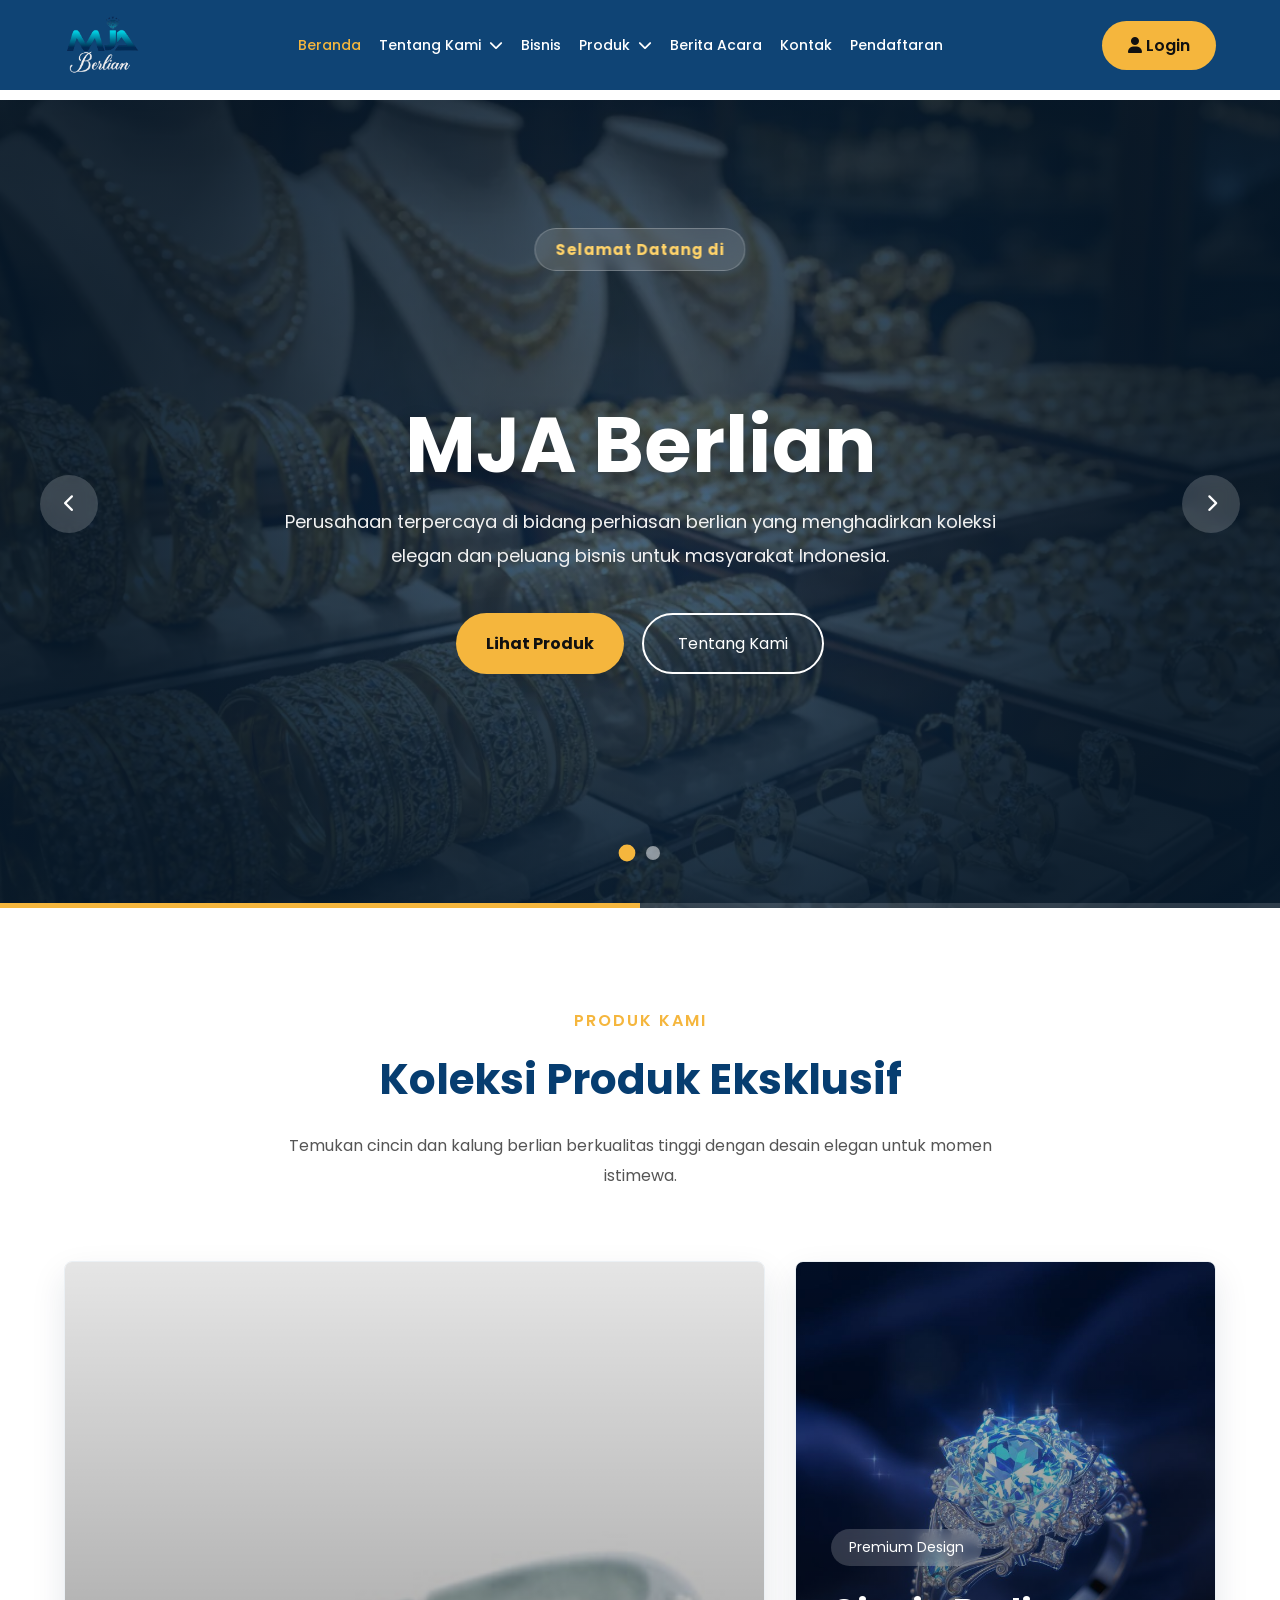
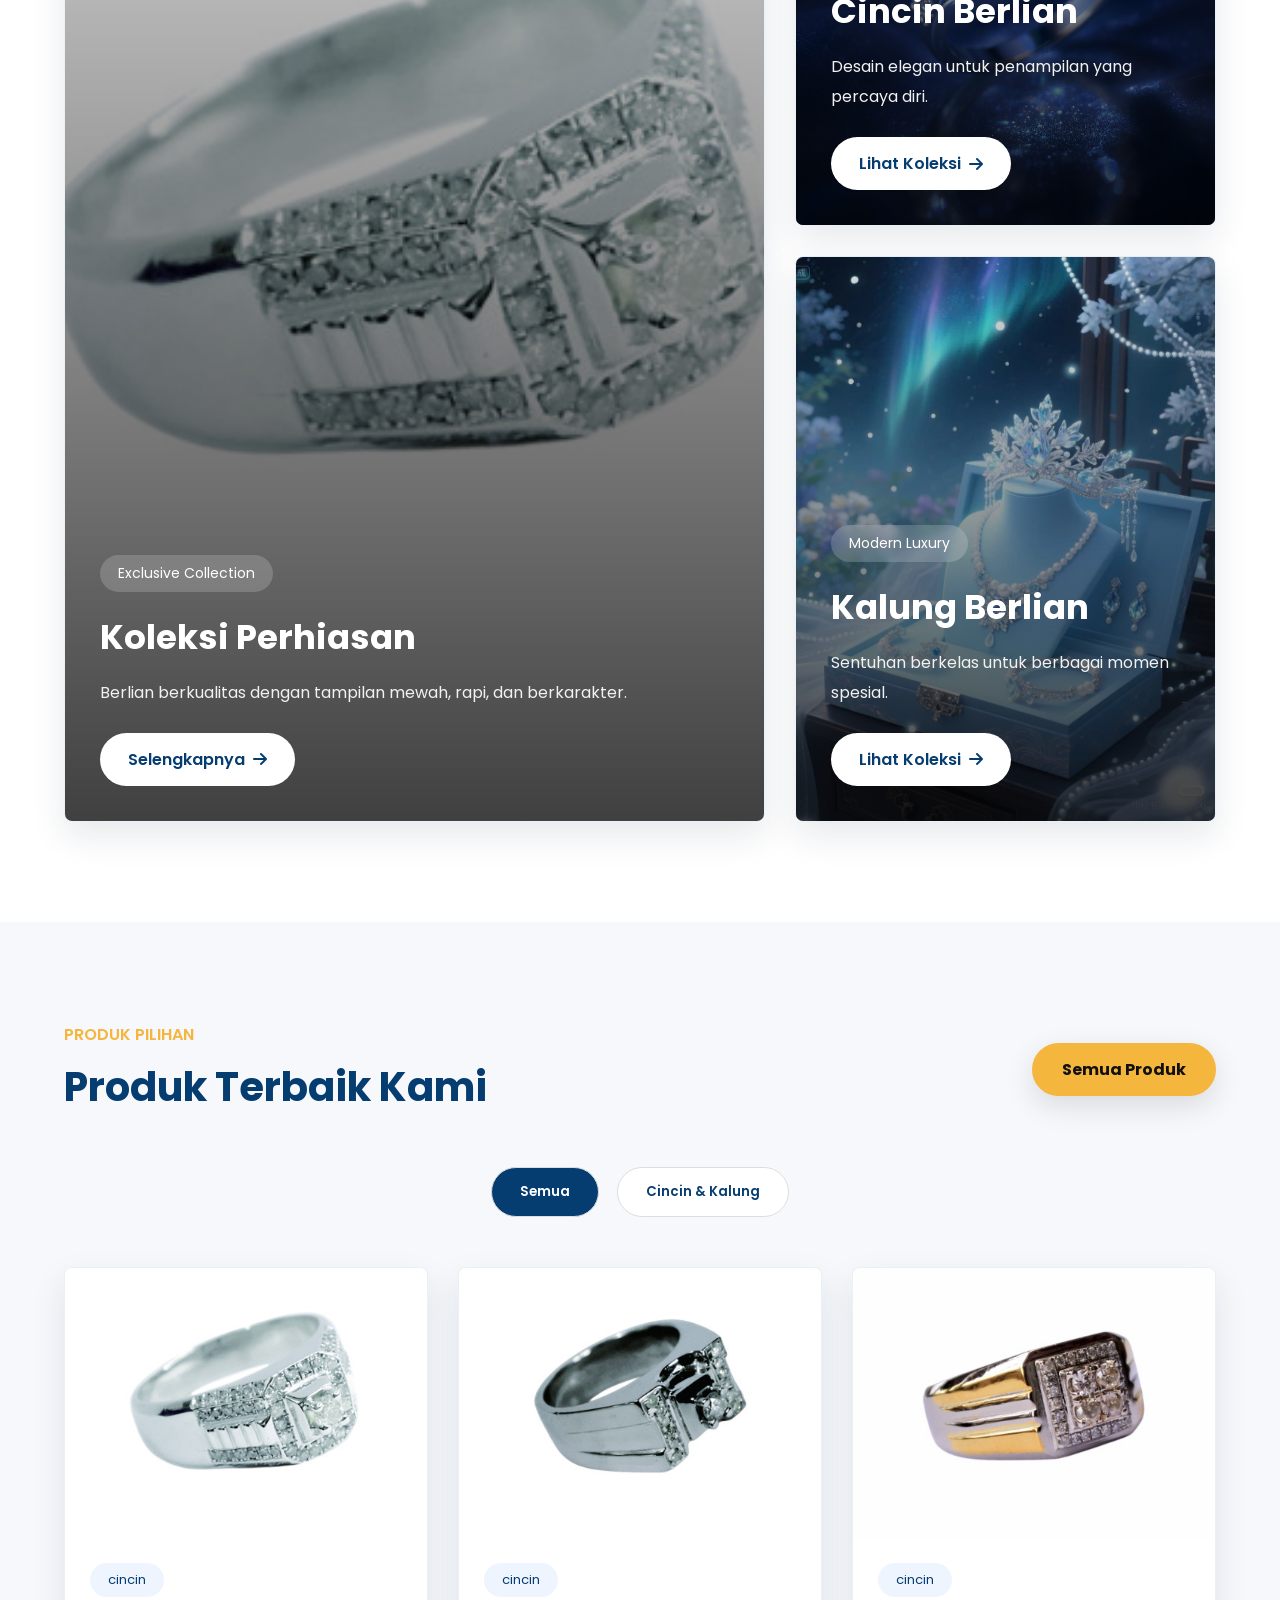
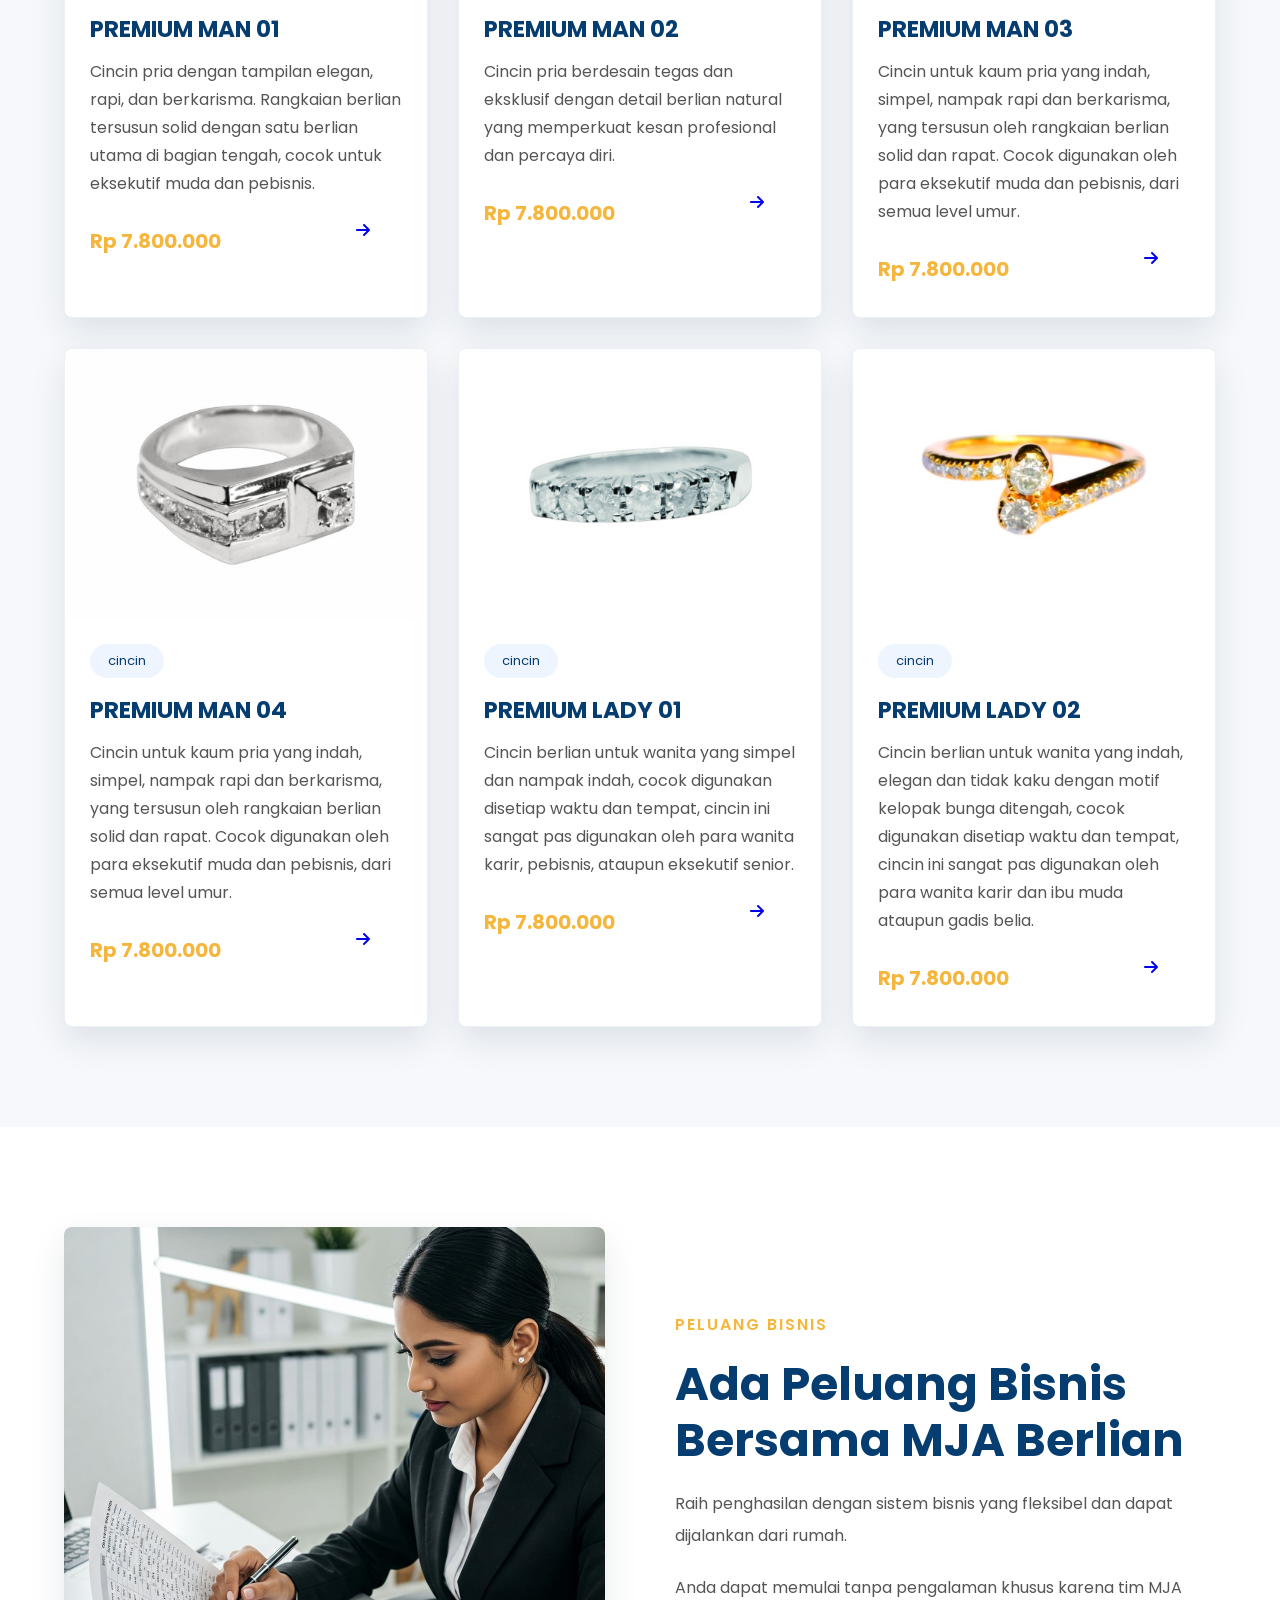
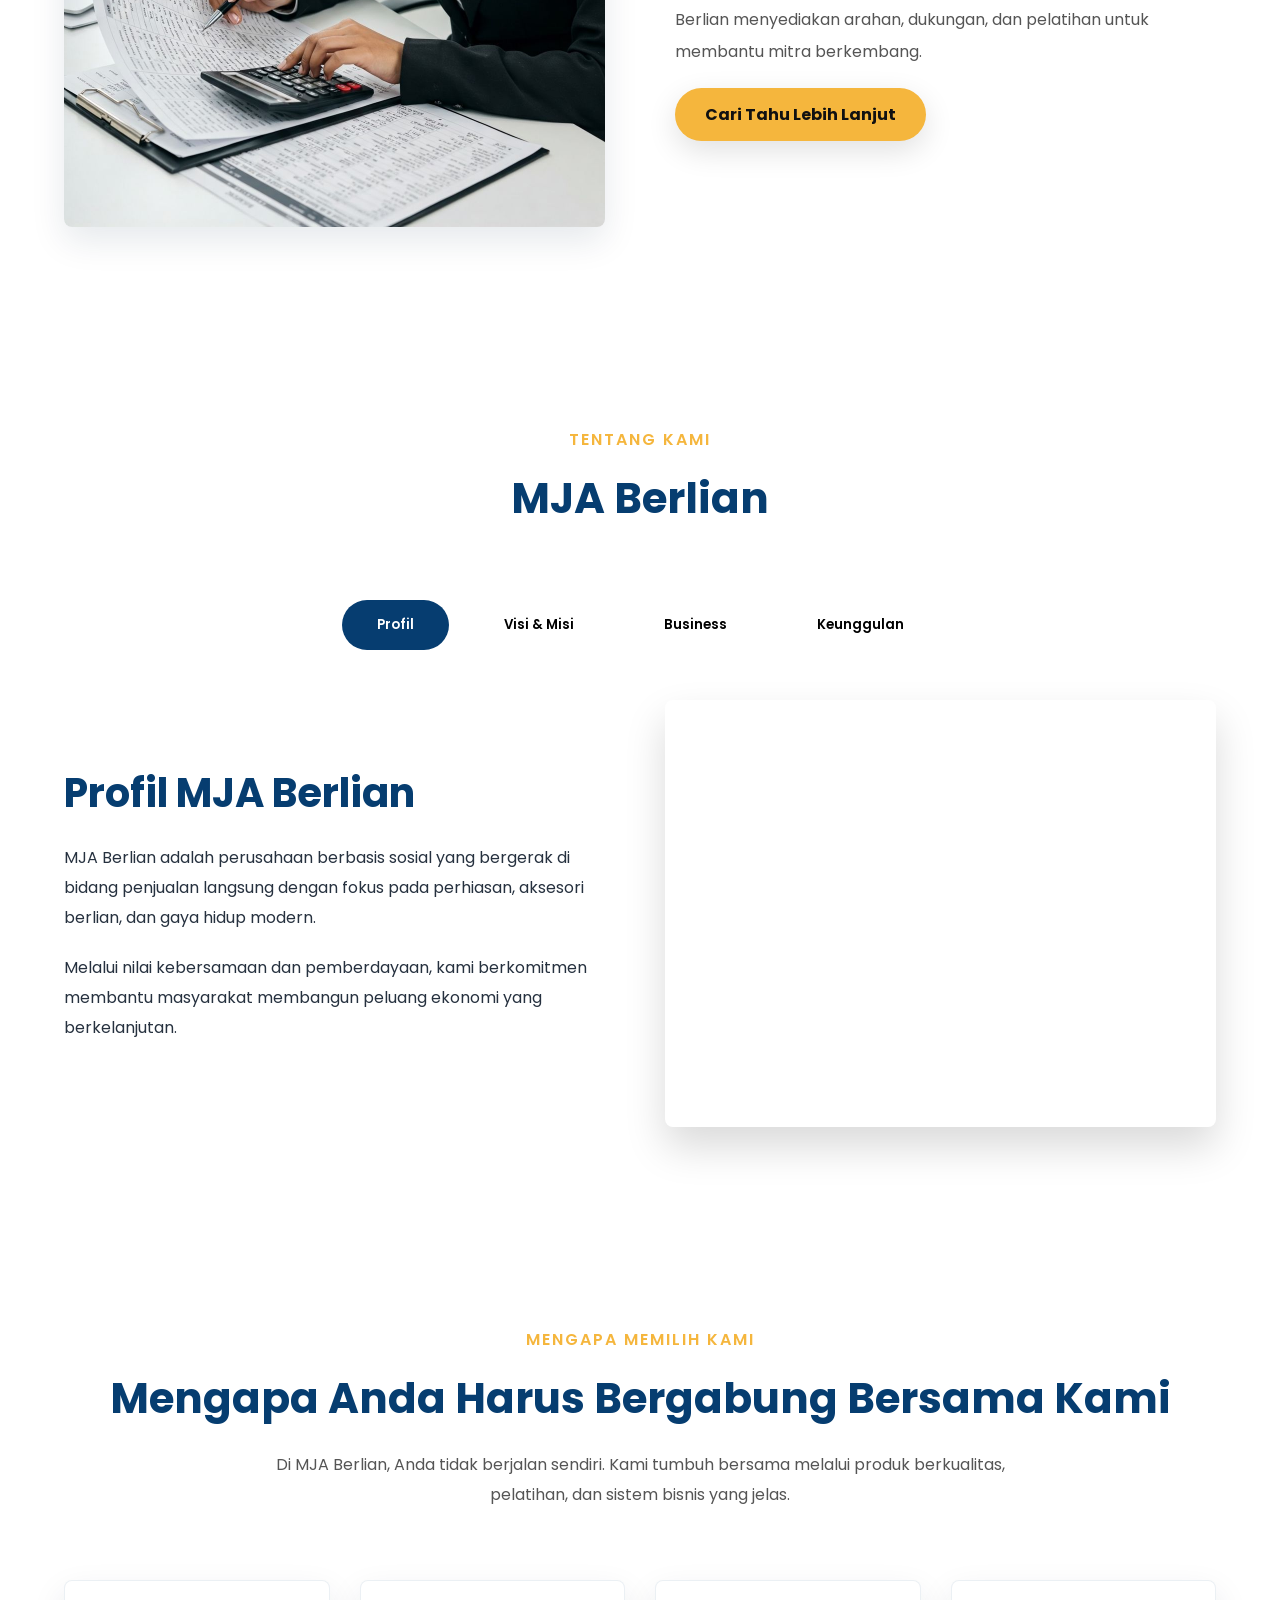
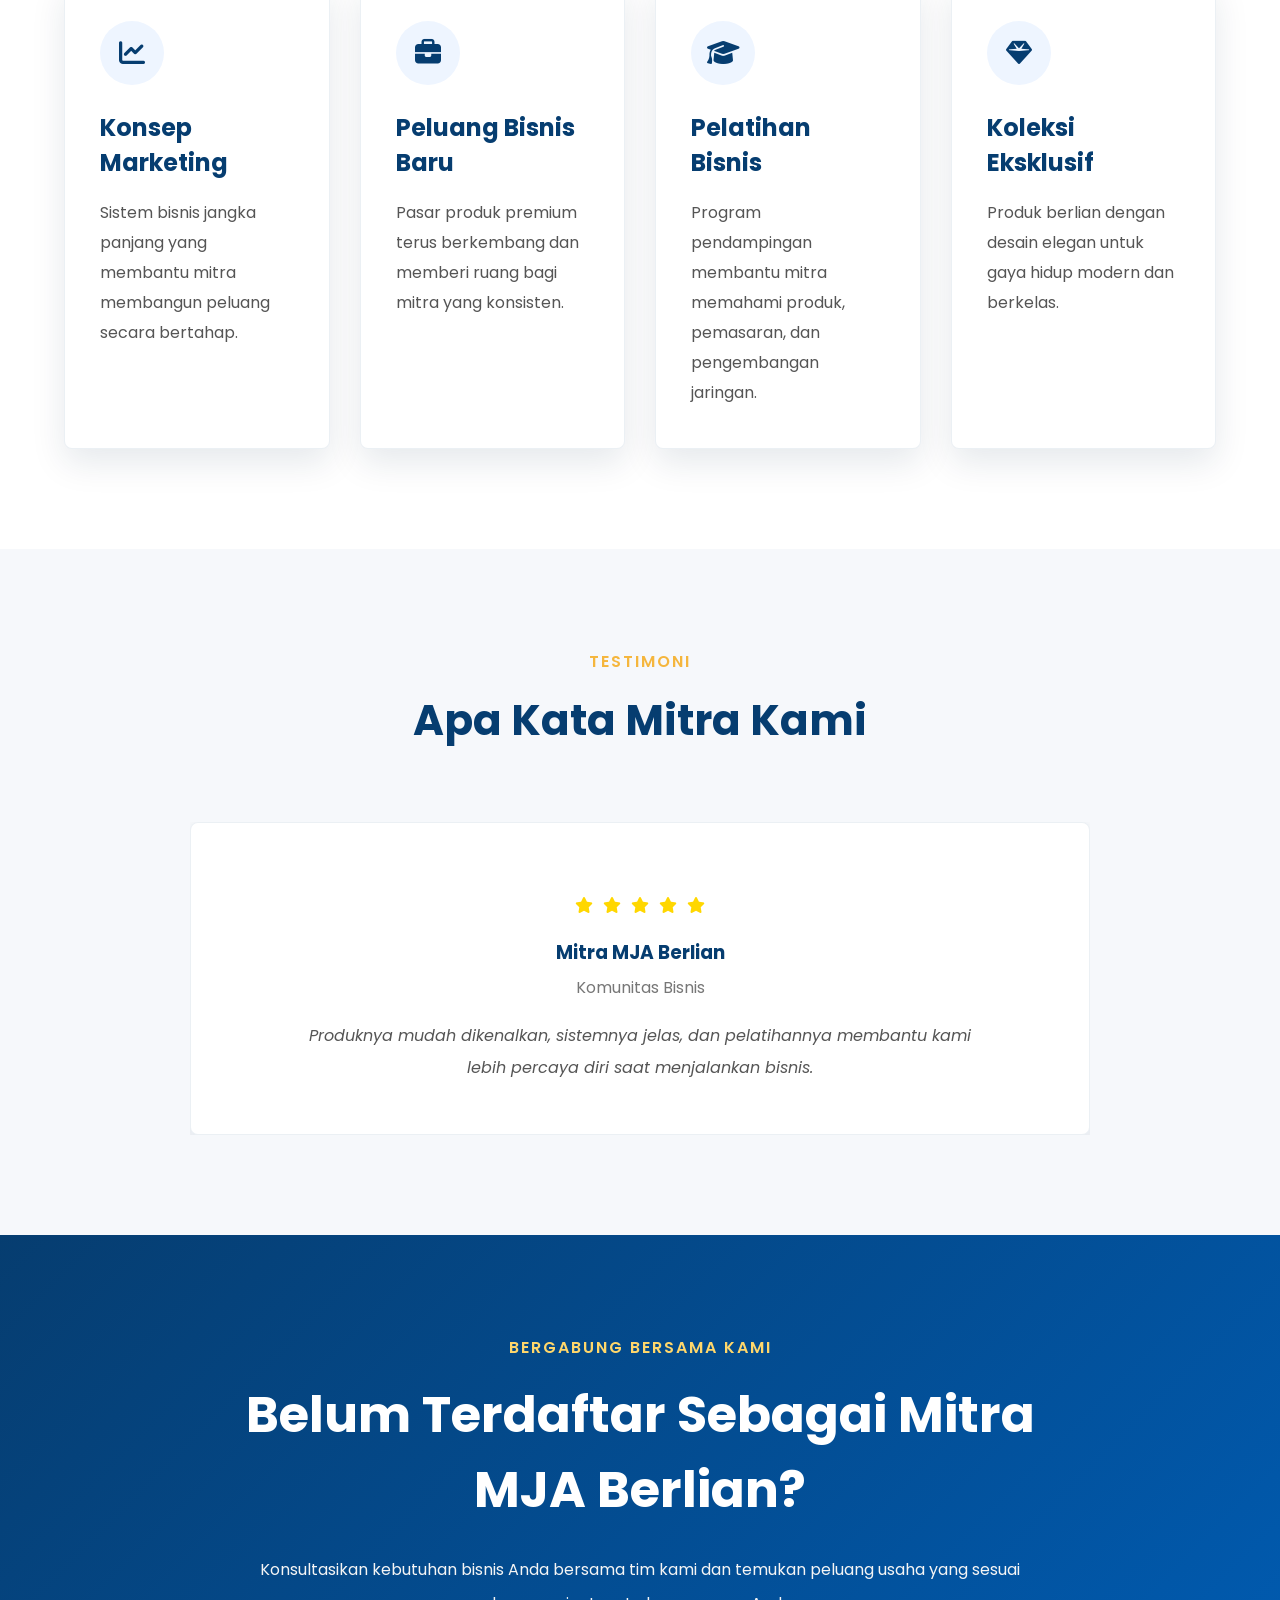
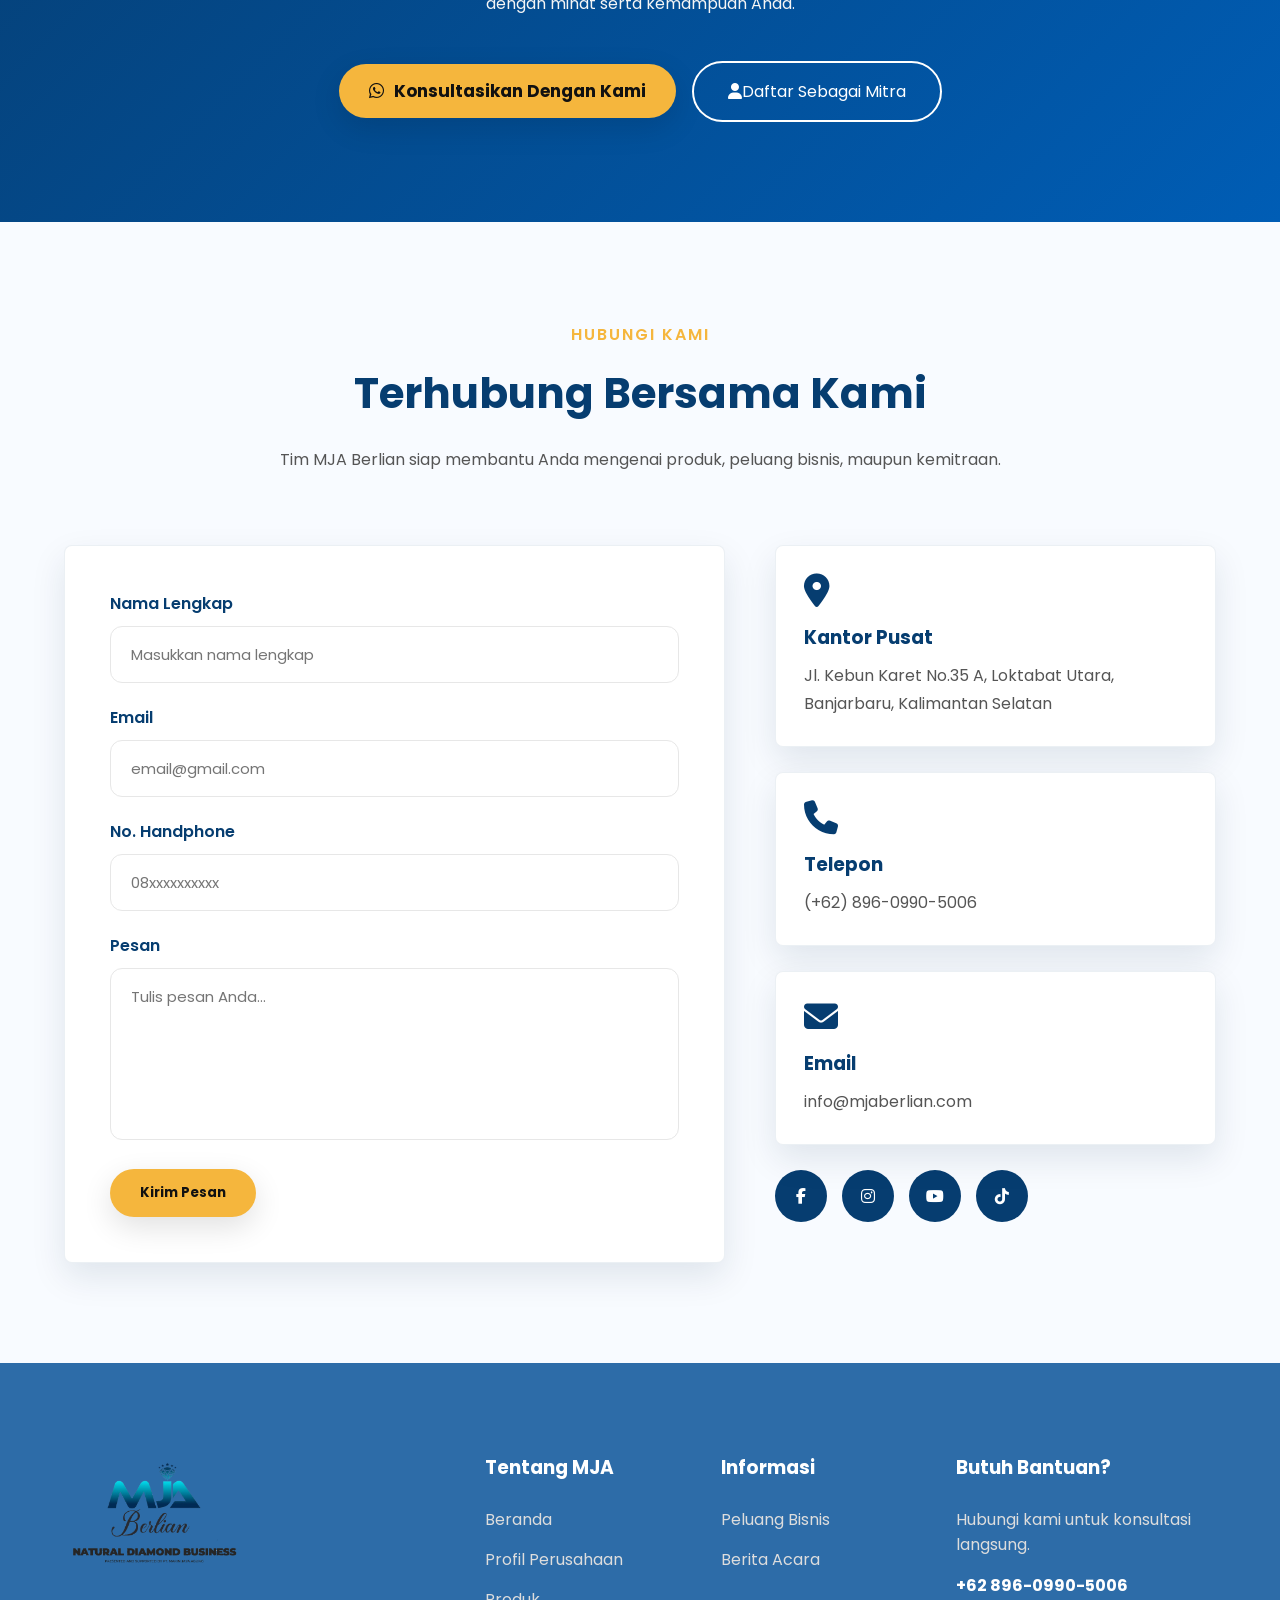
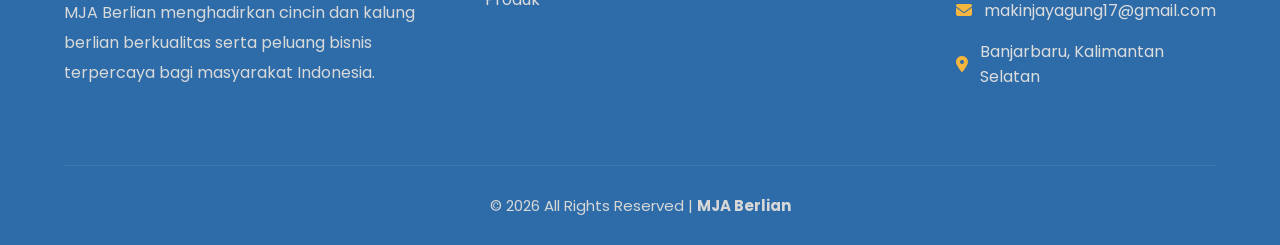
==== commit 24fb9331: "profile" ====
--- a/index.html
+++ b/index.html
@@ -222,16 +222,20 @@
                     <div class="about-grid">
                         <div class="about-text">
                             <h2>Visi & Misi</h2>
-                            <p><strong>Misi kami:</strong></p>
+                            <p><strong>Visi:</strong></p>
+                            <p>Menjadi induk bisnis jaringan dengan basis sosial dan terdesentralisasi</p>
+                            
+                            <p><strong>Misi:</strong></p>
                             <ul>
-                                <li>Mengembangkan mitra usaha dengan pendapatan yang berkelanjutan.</li>
-                                <li>Menciptakan pemimpin yang tangguh, mandiri, dan dermawan.</li>
-                                <li>Membantu membuka peluang kerja dan meningkatkan kesejahteraan masyarakat.</li>
-                                <li>Menyediakan solusi gaya hidup sehat, modern, dan bernilai.</li>
+                                <li>Mengembangkan mitra usaha yang menghasilkan pendapatan berkelanjutan.</li>
+                                <li>Menciptakan pemimpin yang militan, tangguh, kaya, dan dermawan.</li>
+                                <li>Membantu pemerintah dalam membuka peluang lapangan pekerjaan dan meningkatkan kesejahteraan masyarakat.</li>
+                                <li>Menyediakan solusi gaya hidup sehat dan modern kepada masyarakat.</li>
+                                <li>Memberikan pelatihan bisnis dan pengembangan sumber daya manusia yang berkualitas.</li>
                             </ul>
                         </div>
                         <div class="about-video">
-                            <img src="images/about/visi.jpg" alt="Visi dan misi MJA Berlian" loading="lazy">
+                            <iframe src="https://www.youtube.com/embed/8UnfY2LFmO0" title="Visi & Misi MJA Berlian" allowfullscreen></iframe>
                         </div>
                     </div>
                 </div>
@@ -240,11 +244,16 @@
                     <div class="about-grid">
                         <div class="about-text">
                             <h2>Business</h2>
-                            <p>Sistem bisnis MJA Berlian dirancang agar mitra dapat memasarkan produk berkualitas sambil membangun jaringan yang sehat dan produktif.</p>
-                            <p>Setiap mitra mendapat dukungan edukasi, materi promosi, dan komunitas yang membantu proses belajar berjalan lebih terarah.</p>
+                            <p>Dengan ekosistem bisnis yang inklusif dan sistematis, MJA Berlian menghadirkan peluang usaha yang dapat diakses oleh siapa pun—baik ibu rumah tangga, mahasiswa, karyawan, hingga pensiunan. Tak ada batasan usia, status, atau latar belakang.</p>
+                            
+                            <p>Fokus kami adalah membuka jalan bagi Anda untuk memperoleh penghasilan harian yang stabil, fleksibel, dan berkelanjutan.</p>
+                            
+                            <p>Melalui sistem penjualan yang terstruktur, produk unggulan yang berkualitas, serta program pengembangan diri yang dirancang khusus, kami mempermudah Anda untuk menjalankan bisnis tanpa harus meninggalkan rumah.</p>
+                            
+                            <p>Setiap anggota kami akan mendapatkan akses eksklusif ke materi pelatihan, strategi pemasaran, dan sesi konsultasi personal untuk mempercepat pertumbuhan bisnis.</p>
                         </div>
                         <div class="about-video">
-                            <img src="images/about/business.jpg" alt="Business MJA Berlian" loading="lazy">
+                            <iframe src="https://www.youtube.com/embed/AM5fbyiAXmE" title="Business MJA Berlian" allowfullscreen></iframe>
                         </div>
                     </div>
                 </div>
@@ -252,16 +261,19 @@
                 <div class="tab-content" id="keunggulan">
                     <div class="about-grid">
                         <div class="about-text">
-                            <h2>Keunggulan</h2>
-                            <ul>
-                                <li>Produk berlian dengan tampilan eksklusif dan kualitas yang terjaga.</li>
-                                <li>Sistem kemitraan yang mudah dipahami dan dapat dijalankan secara fleksibel.</li>
-                                <li>Dukungan pelatihan untuk meningkatkan kemampuan mitra.</li>
-                                <li>Komunitas bisnis yang bertumbuh bersama.</li>
-                            </ul>
+                            <h2>Keunggulan Kompetitif MJA Berlian</h2>
+                            
+                            <p><strong>Inovasi:</strong><br>
+                            Satu-satunya perusahaan network marketing yang memasarkan produk berlian asli alam dengan katalog series. Kami terus berupaya menghadirkan produk dan layanan terbaru yang memenuhi kebutuhan pasar secara umum.</p>
+                            
+                            <p><strong>Komitmen Sosial:</strong><br>
+                            Melalui MJA Foundation, kami memastikan bahwa sebagian besar keuntungan digunakan untuk membantu masyarakat, khususnya bagi yang kurang mampu.</p>
+                            
+                            <p><strong>Transparansi:</strong><br>
+                            Kami menjunjung tinggi standar transparansi dalam setiap aspek operasional kami.</p>
                         </div>
                         <div class="about-video">
-                            <img src="images/about/unggulan.jpg" alt="Keunggulan MJA Berlian" loading="lazy">
+                            <iframe src="https://www.youtube.com/embed/LBY1ZmIRr4A" title="Keunggulan MJA Berlian" allowfullscreen></iframe>
                         </div>
                     </div>
                 </div>
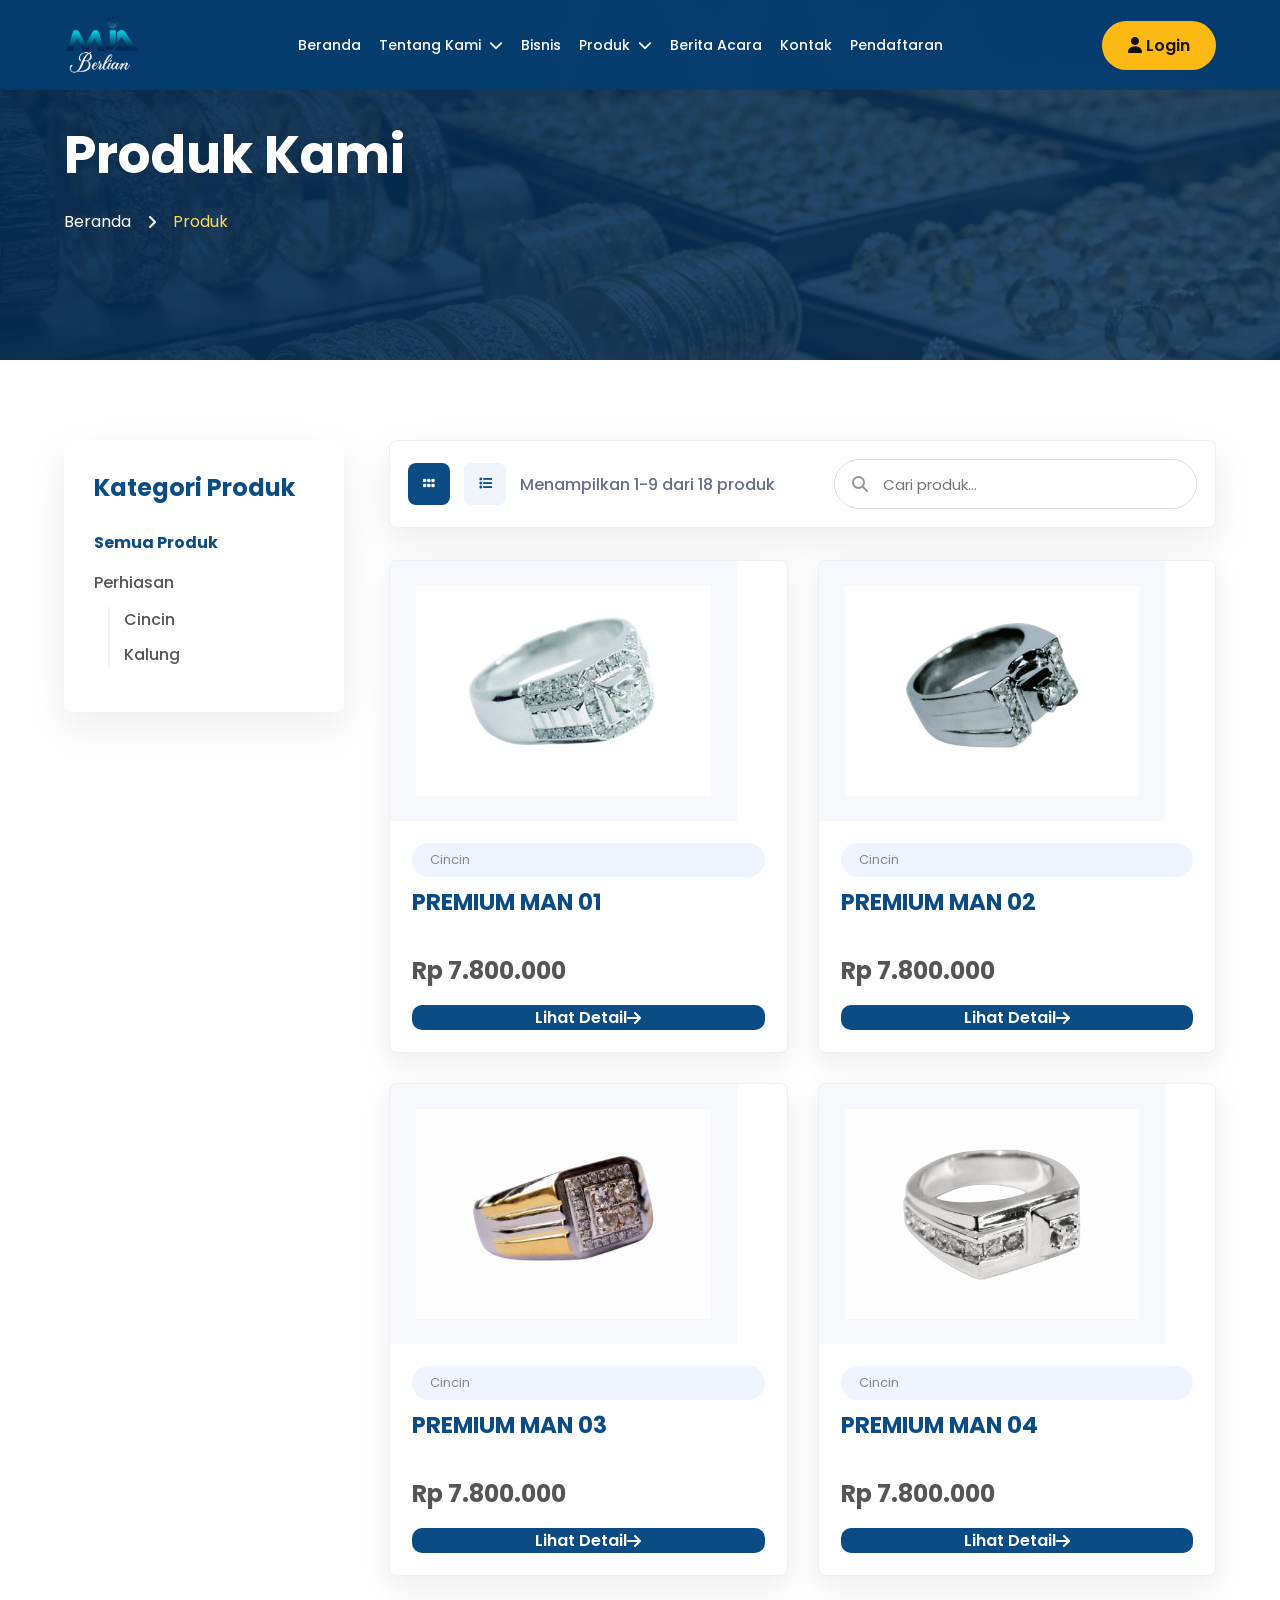
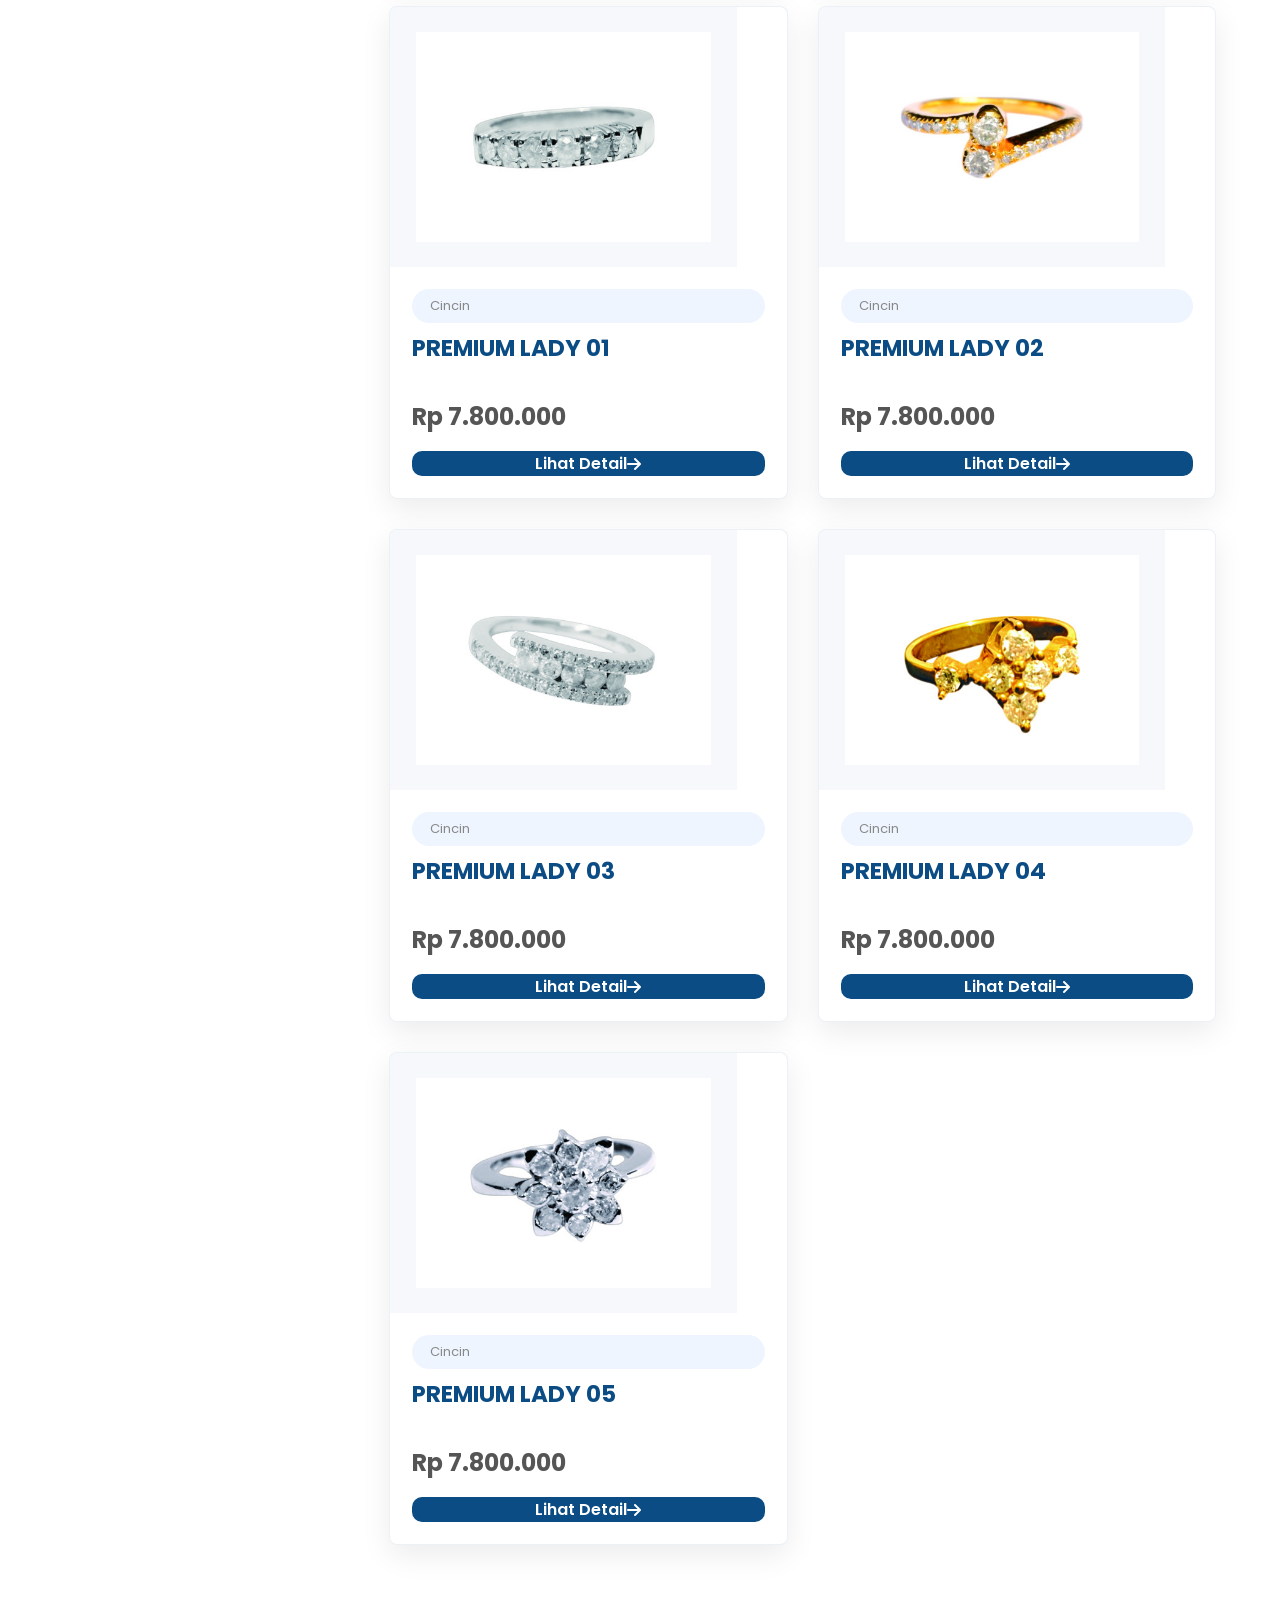
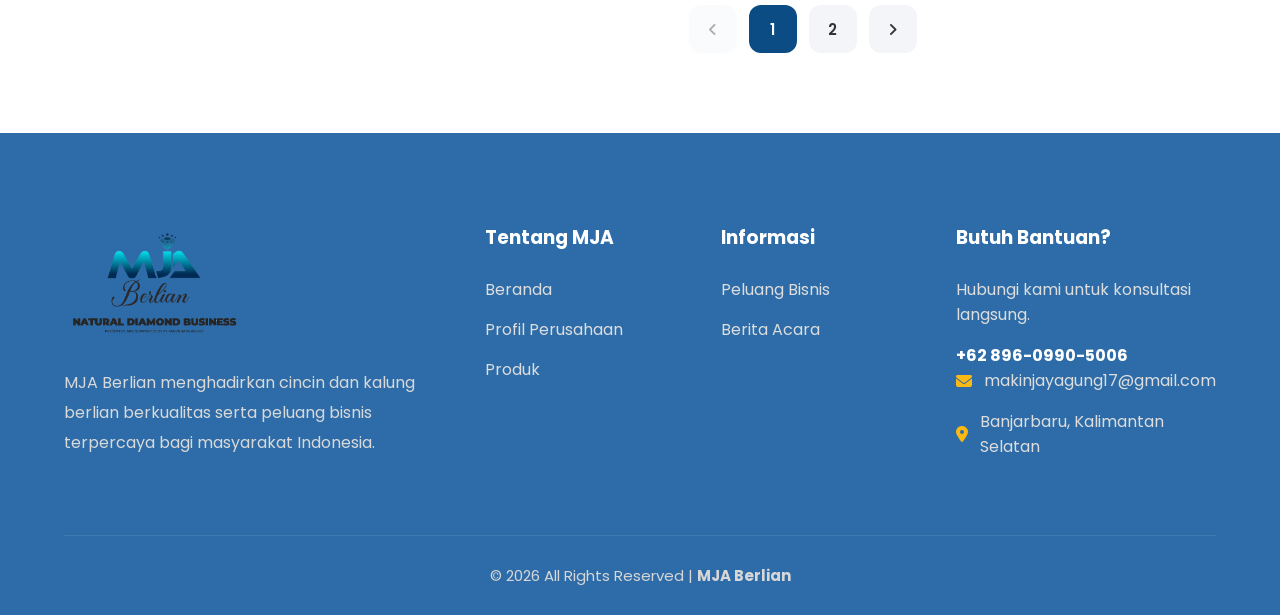
==== commit f2e976ca: "tes" ====
--- a/index.html
+++ b/index.html
@@ -3,20 +3,17 @@
 <head>
     <meta charset="UTF-8">
     <meta name="viewport" content="width=device-width, initial-scale=1.0">
-    <title>MJA Berlian | Official Website</title>
-    <meta name="description" content="MJA Berlian menghadirkan koleksi cincin dan kalung berlian berkualitas serta peluang bisnis terpercaya di Indonesia.">
+    <title>Produk | MJA Berlian</title>
+    <meta name="description" content="Katalog produk cincin dan kalung berlian MJA Berlian.">
     <link rel="preconnect" href="https://fonts.googleapis.com">
     <link rel="preconnect" href="https://fonts.gstatic.com" crossorigin>
     <link href="https://fonts.googleapis.com/css2?family=Poppins:wght@300;400;500;600;700;800&display=swap" rel="stylesheet">
     <link rel="stylesheet" href="https://cdnjs.cloudflare.com/ajax/libs/font-awesome/6.6.0/css/all.min.css">
     <link rel="stylesheet" href="css/style.css">
     <link rel="stylesheet" href="css/responsive.css">
+    <link rel="stylesheet" href="css/produk.css">
 </head>
 <body>
-    <button id="backToTop" aria-label="Kembali ke atas">
-        <i class="fa-solid fa-arrow-up"></i>
-    </button>
-
     <header>
         <nav class="navbar">
             <div class="container navbar-container">
@@ -37,7 +34,7 @@
                     </li>
                     <li><a href="index.html#peluang">Bisnis</a></li>
                     <li class="dropdown">
-                        <a href="produk.html">Produk <i class="fa-solid fa-chevron-down"></i></a>
+                        <a href="produk.html" class="active">Produk <i class="fa-solid fa-chevron-down"></i></a>
                         <ul class="dropdown-menu">
                             <li><a href="produk.html">Semua Produk</a></li>
                             <li><a href="produk.html?kategori=perhiasan">Cincin & Kalung</a></li>
@@ -63,336 +60,57 @@
         </nav>
     </header>
 
-    <section class="hero" id="home">
-        <div class="hero-slider">
-            <div class="hero-top-text">Selamat Datang di</div>
-
-            <div class="hero-slide active">
-                <img src="images/hero1.jpg" data-src="images/hero1.jpg" alt="Koleksi berlian MJA">
-                <div class="hero-overlay"></div>
-                <div class="container">
-                    <div class="hero-content">
-                        <h1>MJA Berlian</h1>
-                        <p>Perusahaan terpercaya di bidang perhiasan berlian yang menghadirkan koleksi elegan dan peluang bisnis untuk masyarakat Indonesia.</p>
-                        <div class="hero-button">
-                            <a href="produk.html" class="primary-btn">Lihat Produk</a>
-                            <a href="#tentang" class="secondary-btn">Tentang Kami</a>
-                        </div>
-                    </div>
-                </div>
-            </div>
-
-            <div class="hero-slide">
-                <img data-src="images/hero/hero3.jpg" alt="Peluang bisnis MJA Berlian" loading="lazy">
-                <div class="hero-overlay"></div>
-                <div class="container">
-                    <div class="hero-content">
-                        <span>Peluang Bisnis</span>
-                        <h1>Bangun Masa Depan Bersama Kami</h1>
-                        <p>Menjadi mitra MJA Berlian membuka kesempatan untuk bertumbuh melalui sistem bisnis yang profesional, fleksibel, dan terarah.</p>
-                        <div class="hero-button">
-                            <a href="https://forms.gle/EcQ9DQEofBSi8EZZ6" class="primary-btn" target="_blank" rel="noopener">Gabung Sekarang</a>
-                        </div>
-                    </div>
-                </div>
-            </div>
-
-            <div class="hero-navigation">
-                <button class="hero-prev" aria-label="Slide sebelumnya"><i class="fa-solid fa-chevron-left"></i></button>
-                <button class="hero-next" aria-label="Slide berikutnya"><i class="fa-solid fa-chevron-right"></i></button>
-            </div>
-            <div class="hero-indicator" aria-hidden="true">
-                <span class="dot active"></span>
-                <span class="dot"></span>
-            </div>
-            <div class="hero-progress"><div class="progress-bar"></div></div>
-        </div>
-    </section>
-
-    <section class="exclusive-products" id="produk">
+    <section class="product-hero">
         <div class="container">
-            <div class="section-title">
-                <span>Produk Kami</span>
-                <h2>Koleksi Produk Eksklusif</h2>
-                <p>Temukan cincin dan kalung berlian berkualitas tinggi dengan desain elegan untuk momen istimewa.</p>
-            </div>
-
-            <div class="exclusive-grid">
-                <article class="exclusive-card large">
-                    <img src="images/produk/perhiasan.jpg" alt="Koleksi perhiasan berlian" loading="lazy">
-                    <div class="overlay"></div>
-                    <div class="card-content">
-                        <span class="product-label">Exclusive Collection</span>
-                        <h3>Koleksi Perhiasan</h3>
-                        <p>Berlian berkualitas dengan tampilan mewah, rapi, dan berkarakter.</p>
-                        <a href="produk.html?kategori=perhiasan" class="white-btn">Selengkapnya <i class="fa-solid fa-arrow-right"></i></a>
-                    </div>
-                </article>
-
-                <div class="exclusive-right">
-                    <article class="exclusive-card small">
-                        <img src="images/produk/perhiasan2.jpg" alt="Cincin berlian elegan" loading="lazy">
-                        <div class="overlay"></div>
-                        <div class="card-content">
-                            <span class="product-label">Premium Design</span>
-                            <h3>Cincin Berlian</h3>
-                            <p>Desain elegan untuk penampilan yang percaya diri.</p>
-                            <a href="produk.html?kategori=perhiasan&sub=cincin" class="white-btn">Lihat Koleksi <i class="fa-solid fa-arrow-right"></i></a>
-                        </div>
-                    </article>
-
-                    <article class="exclusive-card small">
-                        <img src="images/produk/perhiasan3.jpg" alt="Kalung berlian eksklusif" loading="lazy">
-                        <div class="overlay"></div>
-                        <div class="card-content">
-                            <span class="product-label">Modern Luxury</span>
-                            <h3>Kalung Berlian</h3>
-                            <p>Sentuhan berkelas untuk berbagai momen spesial.</p>
-                            <a href="produk.html?kategori=perhiasan" class="white-btn">Lihat Koleksi <i class="fa-solid fa-arrow-right"></i></a>
-                        </div>
-                    </article>
-                </div>
+            <div class="product-hero-content">
+                <h1>Produk Kami</h1>
+                <p>
+                    <a href="index.html">Beranda</a>
+                    <i class="fa-solid fa-angle-right"></i>
+                    <span>Produk</span>
+                </p>
             </div>
         </div>
     </section>
 
-    <section class="best-products">
+    <section class="product-page">
         <div class="container">
-            <div class="best-header">
-                <div>
-                    <span>Produk Pilihan</span>
-                    <h2>Produk Terbaik Kami</h2>
-                </div>
-                <a href="produk.html" class="primary-btn">Semua Produk</a>
-            </div>
-            <div class="product-filter">
-                <button class="filter-btn active" data-filter="all">Semua</button>
-                <button class="filter-btn" data-filter="perhiasan">Cincin & Kalung</button>
-            </div>
-            <div id="productContainer" class="product-grid"></div>
-        </div>
-    </section>
+            <div class="product-layout">
+                <aside class="product-sidebar">
+                    <h3>Kategori Produk</h3>
+                    <ul class="category-list">
+                        <li><a href="produk.html" class="category-link" data-category="all">Semua Produk</a></li>
+                        <li>
+                            <a href="produk.html?kategori=perhiasan" class="category-link" data-category="perhiasan">Perhiasan</a>
+                            <ul class="subcategory">
+                                <li><a href="produk.html?kategori=perhiasan&sub=cincin">Cincin</a></li>
+                                <li><a href="produk.html?kategori=perhiasan&sub=kalung">Kalung</a></li>
+                            </ul>
+                        </li>
+                    </ul>
+                </aside>
 
-    <section class="business-opportunity" id="peluang">
-        <div class="container">
-            <div class="business-wrapper">
-                <div class="business-image">
-                    <img src="images/business/business.jpg" alt="Peluang bisnis MJA Berlian" loading="lazy">
-                </div>
-                <div class="business-content">
-                    <span>Peluang Bisnis</span>
-                    <h2>Ada Peluang Bisnis Bersama MJA Berlian</h2>
-                    <p>Raih penghasilan dengan sistem bisnis yang fleksibel dan dapat dijalankan dari rumah.</p>
-                    <p>Anda dapat memulai tanpa pengalaman khusus karena tim MJA Berlian menyediakan arahan, dukungan, dan pelatihan untuk membantu mitra berkembang.</p>
-                    <a href="#tentang" class="primary-btn">Cari Tahu Lebih Lanjut</a>
-                </div>
-            </div>
-        </div>
-    </section>
+                <div class="product-content">
+                    <div class="product-toolbar">
+                        <div class="toolbar-left">
+                            <div class="view-mode" aria-label="Mode tampilan">
+                                <button class="view-btn active" aria-label="Tampilan grid"><i class="fa-solid fa-grip"></i></button>
+                                <button class="view-btn" aria-label="Tampilan daftar"><i class="fa-solid fa-list"></i></button>
+                            </div>
+                            <p id="productCount">Menampilkan produk...</p>
+                        </div>
 
-    <section class="about-section" id="tentang">
-        <div class="container">
-            <div class="section-title">
-                <span>Tentang Kami</span>
-                <h2>MJA Berlian</h2>
-            </div>
-
-            <div class="about-tabs" role="tablist">
-                <button class="tab-btn active" data-tab="profil">Profil</button>
-                <button class="tab-btn" data-tab="visi">Visi & Misi</button>
-                <button class="tab-btn" data-tab="business">Business</button>
-                <button class="tab-btn" data-tab="keunggulan">Keunggulan</button>
-            </div>
-
-            <div class="about-content">
-                <div class="tab-content active" id="profil">
-                    <div class="about-grid">
-                        <div class="about-text">
-                            <h2>Profil MJA Berlian</h2>
-                            <p>MJA Berlian adalah perusahaan berbasis sosial yang bergerak di bidang penjualan langsung dengan fokus pada perhiasan, aksesori berlian, dan gaya hidup modern.</p>
-                            <p>Melalui nilai kebersamaan dan pemberdayaan, kami berkomitmen membantu masyarakat membangun peluang ekonomi yang berkelanjutan.</p>
-                        </div>
-                        <div class="about-video">
-                            <iframe src="https://www.youtube.com/embed/y0AyQCRQ0devpL4s" title="Profil MJA Berlian" allowfullscreen></iframe>
+                        <div class="toolbar-right">
+                            <div class="search-box">
+                                <i class="fa-solid fa-magnifying-glass"></i>
+                                <input type="text" id="searchProduct" placeholder="Cari produk...">
+                            </div>
                         </div>
                     </div>
-                </div>
 
-                <div class="tab-content" id="visi">
-                    <div class="about-grid">
-                        <div class="about-text">
-                            <h2>Visi & Misi</h2>
-                            <p><strong>Visi:</strong></p>
-                            <p>Menjadi induk bisnis jaringan dengan basis sosial dan terdesentralisasi</p>
-                            
-                            <p><strong>Misi:</strong></p>
-                            <ul>
-                                <li>Mengembangkan mitra usaha yang menghasilkan pendapatan berkelanjutan.</li>
-                                <li>Menciptakan pemimpin yang militan, tangguh, kaya, dan dermawan.</li>
-                                <li>Membantu pemerintah dalam membuka peluang lapangan pekerjaan dan meningkatkan kesejahteraan masyarakat.</li>
-                                <li>Menyediakan solusi gaya hidup sehat dan modern kepada masyarakat.</li>
-                                <li>Memberikan pelatihan bisnis dan pengembangan sumber daya manusia yang berkualitas.</li>
-                            </ul>
-                        </div>
-                        <div class="about-video">
-                            <iframe src="https://www.youtube.com/embed/8UnfY2LFmO0" title="Visi & Misi MJA Berlian" allowfullscreen></iframe>
-                        </div>
-                    </div>
-                </div>
+                    <div class="product-grid" id="productGrid"></div>
 
-                <div class="tab-content" id="business">
-                    <div class="about-grid">
-                        <div class="about-text">
-                            <h2>Business</h2>
-                            <p>Dengan ekosistem bisnis yang inklusif dan sistematis, MJA Berlian menghadirkan peluang usaha yang dapat diakses oleh siapa pun—baik ibu rumah tangga, mahasiswa, karyawan, hingga pensiunan. Tak ada batasan usia, status, atau latar belakang.</p>
-                            
-                            <p>Fokus kami adalah membuka jalan bagi Anda untuk memperoleh penghasilan harian yang stabil, fleksibel, dan berkelanjutan.</p>
-                            
-                            <p>Melalui sistem penjualan yang terstruktur, produk unggulan yang berkualitas, serta program pengembangan diri yang dirancang khusus, kami mempermudah Anda untuk menjalankan bisnis tanpa harus meninggalkan rumah.</p>
-                            
-                            <p>Setiap anggota kami akan mendapatkan akses eksklusif ke materi pelatihan, strategi pemasaran, dan sesi konsultasi personal untuk mempercepat pertumbuhan bisnis.</p>
-                        </div>
-                        <div class="about-video">
-                            <iframe src="https://www.youtube.com/embed/AM5fbyiAXmE" title="Business MJA Berlian" allowfullscreen></iframe>
-                        </div>
-                    </div>
-                </div>
-
-                <div class="tab-content" id="keunggulan">
-                    <div class="about-grid">
-                        <div class="about-text">
-                            <h2>Keunggulan Kompetitif MJA Berlian</h2>
-                            
-                            <p><strong>Inovasi:</strong><br>
-                            Satu-satunya perusahaan network marketing yang memasarkan produk berlian asli alam dengan katalog series. Kami terus berupaya menghadirkan produk dan layanan terbaru yang memenuhi kebutuhan pasar secara umum.</p>
-                            
-                            <p><strong>Komitmen Sosial:</strong><br>
-                            Melalui MJA Foundation, kami memastikan bahwa sebagian besar keuntungan digunakan untuk membantu masyarakat, khususnya bagi yang kurang mampu.</p>
-                            
-                            <p><strong>Transparansi:</strong><br>
-                            Kami menjunjung tinggi standar transparansi dalam setiap aspek operasional kami.</p>
-                        </div>
-                        <div class="about-video">
-                            <iframe src="https://www.youtube.com/embed/LBY1ZmIRr4A" title="Keunggulan MJA Berlian" allowfullscreen></iframe>
-                        </div>
-                    </div>
-                </div>
-            </div>
-        </div>
-    </section>
-
-    <section class="why-join">
-        <div class="container">
-            <div class="section-title">
-                <span>Mengapa Memilih Kami</span>
-                <h2>Mengapa Anda Harus Bergabung Bersama Kami</h2>
-                <p>Di MJA Berlian, Anda tidak berjalan sendiri. Kami tumbuh bersama melalui produk berkualitas, pelatihan, dan sistem bisnis yang jelas.</p>
-            </div>
-
-            <div class="join-grid">
-                <div class="join-card">
-                    <i class="fa-solid fa-chart-line"></i>
-                    <h3>Konsep Marketing</h3>
-                    <p>Sistem bisnis jangka panjang yang membantu mitra membangun peluang secara bertahap.</p>
-                </div>
-                <div class="join-card">
-                    <i class="fa-solid fa-briefcase"></i>
-                    <h3>Peluang Bisnis Baru</h3>
-                    <p>Pasar produk premium terus berkembang dan memberi ruang bagi mitra yang konsisten.</p>
-                </div>
-                <div class="join-card">
-                    <i class="fa-solid fa-graduation-cap"></i>
-                    <h3>Pelatihan Bisnis</h3>
-                    <p>Program pendampingan membantu mitra memahami produk, pemasaran, dan pengembangan jaringan.</p>
-                </div>
-                <div class="join-card">
-                    <i class="fa-solid fa-gem"></i>
-                    <h3>Koleksi Eksklusif</h3>
-                    <p>Produk berlian dengan desain elegan untuk gaya hidup modern dan berkelas.</p>
-                </div>
-            </div>
-        </div>
-    </section>
-
-    <section class="testimonial-section">
-        <div class="container">
-            <div class="section-title">
-                <span>Testimoni</span>
-                <h2>Apa Kata Mitra Kami</h2>
-            </div>
-            <div class="testimonial-slider" id="testimonialSlider"></div>
-        </div>
-    </section>
-
-    <section class="join-banner">
-        <div class="container">
-            <div class="join-banner-content">
-                <span class="join-subtitle">Bergabung Bersama Kami</span>
-                <h2>Belum Terdaftar Sebagai Mitra MJA Berlian?</h2>
-                <p>Konsultasikan kebutuhan bisnis Anda bersama tim kami dan temukan peluang usaha yang sesuai dengan minat serta kemampuan Anda.</p>
-                <a href="https://wa.me/6289609905006?text=Halo%20Admin%20MJA%20Berlian,%20Saya%20ingin%20bergabung%20menjadi%20mitra." target="_blank" rel="noopener" class="primary-btn">
-                    <i class="fa-brands fa-whatsapp"></i> Konsultasikan Dengan Kami
-                </a>
-                <a href="https://forms.gle/EcQ9DQEofBSi8EZZ6" target="_blank" rel="noopener" class="secondary-btn">
-                    <i class="fa-solid fa-user"></i> Daftar Sebagai Mitra
-                </a>
-            </div>
-        </div>
-    </section>
-
-    <section class="contact-section" id="contact">
-        <div class="container">
-            <div class="section-title">
-                <span>Hubungi Kami</span>
-                <h2>Terhubung Bersama Kami</h2>
-                <p>Tim MJA Berlian siap membantu Anda mengenai produk, peluang bisnis, maupun kemitraan.</p>
-            </div>
-
-            <div class="contact-wrapper">
-                <div class="contact-form">
-                    <form id="contactForm">
-                        <div class="form-group">
-                            <label for="nama">Nama Lengkap</label>
-                            <input type="text" id="nama" placeholder="Masukkan nama lengkap">
-                        </div>
-                        <div class="form-group">
-                            <label for="email">Email</label>
-                            <input type="email" id="email" placeholder="email@gmail.com">
-                        </div>
-                        <div class="form-group">
-                            <label for="phone">No. Handphone</label>
-                            <input type="text" id="phone" placeholder="08xxxxxxxxxx">
-                        </div>
-                        <div class="form-group">
-                            <label for="pesan">Pesan</label>
-                            <textarea id="pesan" rows="6" placeholder="Tulis pesan Anda..."></textarea>
-                        </div>
-                        <button type="submit" class="primary-btn">Kirim Pesan</button>
-                    </form>
-                </div>
-
-                <div class="contact-info">
-                    <div class="info-card">
-                        <i class="fa-solid fa-location-dot"></i>
-                        <h3>Kantor Pusat</h3>
-                        <p>Jl. Kebun Karet No.35 A, Loktabat Utara, Banjarbaru, Kalimantan Selatan</p>
-                    </div>
-                    <div class="info-card">
-                        <i class="fa-solid fa-phone"></i>
-                        <h3>Telepon</h3>
-                        <p>(+62) 896-0990-5006</p>
-                    </div>
-                    <div class="info-card">
-                        <i class="fa-solid fa-envelope"></i>
-                        <h3>Email</h3>
-                        <p>info@mjaberlian.com</p>
-                    </div>
-                    <div class="social-media">
-                        <a href="#" aria-label="Facebook"><i class="fab fa-facebook-f"></i></a>
-                        <a href="#" aria-label="Instagram"><i class="fab fa-instagram"></i></a>
-                        <a href="#" aria-label="YouTube"><i class="fab fa-youtube"></i></a>
-                        <a href="#" aria-label="TikTok"><i class="fab fa-tiktok"></i></a>
-                    </div>
+                    <div class="pagination" id="pagination"></div>
                 </div>
             </div>
         </div>
@@ -434,7 +152,12 @@
         </div>
     </footer>
 
-    <script src="js/produk-data.js"></script>
+    <button id="backToTop" aria-label="Kembali ke atas">
+        <i class="fa-solid fa-arrow-up"></i>
+    </button>
+
+    <script>document.write('<script src="js/produk-data.js?v=' + Date.now() + '"><\/script>');</script>
+    <script src="js/produk.js"></script>
     <script src="js/script.js"></script>
 </body>
 </html>
--- a/css/produk.css
+++ b/css/produk.css
@@ -0,0 +1,1653 @@
+/* ==========================================================
+                    PRODUK PAGE
+========================================================== */
+
+:root{
+
+    --primary:#0B4C84;
+
+    --secondary:#FDB913;
+
+    --dark:#1B1B1B;
+
+    --text:#555;
+
+    --border:#EAEAEA;
+
+    --white:#FFFFFF;
+
+    --bg:#F8FAFC;
+
+    --radius:18px;
+
+    --shadow:0 15px 40px rgba(0,0,0,.08);
+
+}
+
+
+/* ==========================================================
+                    HERO
+========================================================== */
+
+.product-hero{
+
+    position:relative;
+
+    height:330px;
+
+    display:flex;
+
+    align-items:center;
+
+    background:url("../images/banner/banner-produk.jpg") center center/cover no-repeat;
+
+    overflow:hidden;
+
+}
+
+.product-hero::before{
+
+    content:"";
+
+    position:absolute;
+
+    inset:0;
+
+    background:rgba(8,45,80,.55);
+
+}
+
+.product-hero .container{
+
+    position:relative;
+
+    z-index:2;
+
+}
+
+.product-hero-content{
+
+    color:#fff;
+
+}
+
+.product-hero-content h1{
+
+    font-size:52px;
+
+    font-weight:700;
+
+    margin-bottom:15px;
+
+}
+
+.product-hero-content p{
+
+    font-size:16px;
+
+}
+
+.product-hero-content a{
+
+    color:#fff;
+
+    text-decoration:none;
+
+}
+
+.product-hero-content i{
+
+    margin:0 8px;
+
+}
+
+
+/* ==========================================================
+                    MAIN
+========================================================== */
+
+.product-page{
+
+    padding:80px 0;
+
+    background:#fff;
+
+}
+
+.product-layout{
+
+    display:grid;
+
+    grid-template-columns:280px 1fr;
+
+    gap:45px;
+
+}
+
+
+/* ==========================================================
+                    SIDEBAR
+========================================================== */
+
+.product-sidebar{
+
+    background:#fff;
+
+    border-radius:18px;
+
+    padding:30px;
+
+    box-shadow:var(--shadow);
+
+    height:fit-content;
+
+    position:sticky;
+
+    top:120px;
+
+}
+
+.product-sidebar h3{
+
+    font-size:24px;
+
+    margin-bottom:25px;
+
+    color:var(--primary);
+
+}
+
+.category-list{
+
+    list-style:none;
+
+}
+
+.category-list li{
+
+    margin-bottom:15px;
+
+}
+
+.category-list a{
+
+    display:block;
+
+    color:#555;
+
+    text-decoration:none;
+
+    transition:.3s;
+
+    font-weight:500;
+
+}
+
+.category-list a:hover{
+
+    color:var(--secondary);
+
+    padding-left:8px;
+
+}
+
+.category-list a.active{
+
+    color:var(--primary);
+
+    font-weight:700;
+
+}
+
+
+/* ==========================================================
+                    SEARCH
+========================================================== */
+
+.search-box{
+
+    margin-top:35px;
+
+    position:relative;
+
+}
+
+.search-box input{
+
+    width:100%;
+
+    height:50px;
+
+    border:1px solid #ddd;
+
+    border-radius:50px;
+
+    padding:0 20px 0 48px;
+
+    outline:none;
+
+    font-size:15px;
+
+}
+
+.search-box i{
+
+    position:absolute;
+
+    left:18px;
+
+    top:17px;
+
+    color:#999;
+
+}
+
+
+/* ==========================================================
+                    FILTER
+========================================================== */
+
+.filter-title{
+
+    margin-top:35px;
+
+    margin-bottom:15px;
+
+    font-size:18px;
+
+    font-weight:600;
+
+    color:var(--primary);
+
+}
+
+.filter-group{
+
+    display:flex;
+
+    flex-wrap:wrap;
+
+    gap:10px;
+
+}
+
+.filter-btn{
+
+    border:none;
+
+    padding:10px 18px;
+
+    border-radius:30px;
+
+    cursor:pointer;
+
+    background:#EEF4F9;
+
+    transition:.3s;
+
+    font-weight:500;
+
+}
+
+.filter-btn:hover{
+
+    background:var(--secondary);
+
+    color:#fff;
+
+}
+
+.filter-btn.active{
+
+    background:var(--primary);
+
+    color:#fff;
+
+}
+/* ==========================================================
+                    PRODUCT CONTENT
+========================================================== */
+
+.product-content{
+
+    width:100%;
+
+}
+
+.product-top{
+
+    display:flex;
+
+    justify-content:space-between;
+
+    align-items:center;
+
+    margin-bottom:35px;
+
+    gap:20px;
+
+    flex-wrap:wrap;
+
+}
+
+.product-count{
+
+    color:#666;
+
+    font-size:15px;
+
+    font-weight:500;
+
+}
+
+.view-option{
+
+    display:flex;
+
+    gap:12px;
+
+}
+
+.view-option button{
+
+    width:45px;
+
+    height:45px;
+
+    border:none;
+
+    border-radius:12px;
+
+    background:#EEF4F9;
+
+    cursor:pointer;
+
+    transition:.3s;
+
+}
+
+.view-option button:hover{
+
+    background:var(--primary);
+
+    color:#fff;
+
+}
+
+
+/* ==========================================================
+                    PRODUCT GRID
+========================================================== */
+
+.product-grid{
+
+    display:grid;
+
+    grid-template-columns:repeat(auto-fill,minmax(260px,1fr));
+
+    gap:30px;
+
+}
+
+
+/* ==========================================================
+                    PRODUCT CARD
+========================================================== */
+
+.product-card{
+
+    background:#fff;
+
+    border-radius:18px;
+
+    overflow:hidden;
+
+    box-shadow:0 10px 30px rgba(0,0,0,.08);
+
+    transition:.35s;
+
+    position:relative;
+
+}
+
+.product-card:hover{
+
+    transform:translateY(-10px);
+
+    box-shadow:0 20px 45px rgba(0,0,0,.15);
+
+}
+
+
+/* ==========================================================
+                    PRODUCT IMAGE
+========================================================== */
+
+.product-image{
+
+    height:260px;
+
+    display:flex;
+
+    justify-content:center;
+
+    align-items:center;
+
+    background:#FAFAFA;
+
+    overflow:hidden;
+
+}
+
+.product-image img{
+
+    max-width:85%;
+
+    max-height:210px;
+
+    transition:.4s;
+
+}
+
+.product-card:hover .product-image img{
+
+    transform:scale(1.08);
+
+}
+
+
+/* ==========================================================
+                    BADGE
+========================================================== */
+
+.product-badge{
+
+    position:absolute;
+
+    top:15px;
+
+    left:15px;
+
+    background:var(--secondary);
+
+    color:#fff;
+
+    padding:7px 15px;
+
+    border-radius:30px;
+
+    font-size:12px;
+
+    font-weight:600;
+
+}
+
+
+/* ==========================================================
+                    PRODUCT INFO
+========================================================== */
+
+.product-info{
+
+    padding:22px;
+
+}
+
+.product-category{
+
+    display:block;
+
+    color:#888;
+
+    font-size:13px;
+
+    margin-bottom:10px;
+
+}
+
+.product-name{
+
+    font-size:20px;
+
+    color:var(--primary);
+
+    font-weight:700;
+
+    margin-bottom:12px;
+
+    min-height:55px;
+
+}
+
+.product-name a{
+
+    color:inherit;
+
+    text-decoration:none;
+
+}
+
+.product-name a:hover{
+
+    color:var(--secondary);
+
+}
+
+
+/* ==========================================================
+                    PRICE
+========================================================== */
+
+.product-price{
+
+    font-size:24px;
+
+    color:var(--dark);
+
+    font-weight:700;
+
+    margin-bottom:20px;
+
+}
+
+
+/* ==========================================================
+                    BUTTON
+========================================================== */
+
+.product-action{
+
+    display:flex;
+
+    gap:12px;
+
+}
+
+.detail-btn{
+
+    flex:1;
+
+    height:46px;
+
+    display:flex;
+
+    align-items:center;
+
+    justify-content:center;
+
+    background:var(--primary);
+
+    color:#fff;
+
+    border-radius:10px;
+
+    text-decoration:none;
+
+    font-weight:600;
+
+    transition:.3s;
+
+}
+
+.detail-btn:hover{
+
+    background:var(--secondary);
+
+    color:#fff;
+
+}
+
+
+/* ==========================================================
+                    EMPTY PRODUCT
+========================================================== */
+
+.no-product{
+
+    grid-column:1/-1;
+
+    text-align:center;
+
+    padding:100px 20px;
+
+}
+
+.no-product i{
+
+    font-size:70px;
+
+    color:#ddd;
+
+    margin-bottom:20px;
+
+}
+
+.no-product h3{
+
+    font-size:30px;
+
+    color:var(--primary);
+
+    margin-bottom:15px;
+
+}
+
+.no-product p{
+
+    color:#777;
+
+    font-size:16px;
+
+}
+/* ==========================================================
+                    DETAIL PRODUK
+========================================================== */
+
+.detail-product{
+
+    padding:80px 0;
+
+    background:#fff;
+
+}
+
+.detail-wrapper{
+
+    display:grid;
+
+    grid-template-columns:1fr 1fr;
+
+    gap:70px;
+
+    align-items:center;
+
+}
+
+
+/* ==========================================================
+                    GAMBAR PRODUK
+========================================================== */
+
+.detail-image{
+
+    background:#fff;
+
+    border-radius:20px;
+
+    box-shadow:0 15px 40px rgba(0,0,0,.08);
+
+    padding:40px;
+
+    display:flex;
+
+    justify-content:center;
+
+    align-items:center;
+
+}
+
+.main-image{
+
+    width:100%;
+
+    display:flex;
+
+    justify-content:center;
+
+    align-items:center;
+
+}
+
+.main-image img{
+
+    max-width:100%;
+
+    max-height:500px;
+
+    object-fit:contain;
+
+}
+
+
+/* ==========================================================
+                    INFORMASI PRODUK
+========================================================== */
+
+.detail-content h2{
+
+    font-size:42px;
+
+    color:var(--primary);
+
+    margin-bottom:20px;
+
+    font-weight:700;
+
+}
+
+.detail-category{
+
+    display:inline-block;
+
+    background:var(--secondary);
+
+    color:#fff;
+
+    padding:8px 18px;
+
+    border-radius:50px;
+
+    margin-bottom:18px;
+
+    font-size:14px;
+
+    font-weight:600;
+
+}
+
+.detail-price{
+
+    font-size:40px;
+
+    color:#111;
+
+    font-weight:700;
+
+    margin:25px 0;
+
+}
+
+.detail-code{
+
+    font-size:17px;
+
+    color:#555;
+
+    margin-bottom:30px;
+
+}
+
+.detail-code strong{
+
+    color:var(--primary);
+
+}
+
+
+/* ==========================================================
+                    DESKRIPSI
+========================================================== */
+
+.detail-description{
+
+    margin-top:30px;
+
+}
+
+.detail-description h3{
+
+    font-size:28px;
+
+    color:var(--primary);
+
+    margin-bottom:15px;
+
+}
+
+.detail-description p{
+
+    color:#666;
+
+    line-height:1.9;
+
+    text-align:justify;
+
+}
+
+
+/* ==========================================================
+                    SPESIFIKASI
+========================================================== */
+
+.product-specification{
+
+    margin-top:80px;
+
+}
+
+.product-specification h2{
+
+    text-align:center;
+
+    font-size:36px;
+
+    color:var(--primary);
+
+    margin-bottom:40px;
+
+}
+
+.spec-table{
+
+    width:100%;
+
+    border-collapse:collapse;
+
+    overflow:hidden;
+
+    border-radius:15px;
+
+    box-shadow:0 10px 30px rgba(0,0,0,.08);
+
+}
+
+.spec-table tr:nth-child(even){
+
+    background:#F7F9FC;
+
+}
+
+.spec-table th{
+
+    width:35%;
+
+    background:var(--primary);
+
+    color:#fff;
+
+    text-align:left;
+
+    padding:18px 25px;
+
+    font-weight:600;
+
+}
+
+.spec-table td{
+
+    padding:18px 25px;
+
+    color:#555;
+
+}
+
+
+/* ==========================================================
+                    PRODUK TERKAIT
+========================================================== */
+
+.related-products{
+
+    margin-top:90px;
+
+}
+
+.related-products .section-title{
+
+    text-align:center;
+
+    margin-bottom:50px;
+
+}
+
+.related-grid{
+
+    display:grid;
+
+    grid-template-columns:repeat(auto-fit,minmax(250px,1fr));
+
+    gap:30px;
+
+}
+
+
+/* ==========================================================
+                    ANIMASI
+========================================================== */
+
+.detail-wrapper{
+
+    animation:fadeUp .7s ease;
+
+}
+
+@keyframes fadeUp{
+
+    from{
+
+        opacity:0;
+
+        transform:translateY(40px);
+
+    }
+
+    to{
+
+        opacity:1;
+
+        transform:translateY(0);
+
+    }
+
+}
+/* ==========================================================
+                    PAGINATION
+========================================================== */
+
+.pagination{
+
+    display:flex;
+
+    justify-content:center;
+
+    align-items:center;
+
+    gap:12px;
+
+    margin-top:60px;
+
+    flex-wrap:wrap;
+
+}
+
+.page-btn{
+
+    width:48px;
+
+    height:48px;
+
+    border:none;
+
+    border-radius:12px;
+
+    background:#F3F5F8;
+
+    color:#333;
+
+    cursor:pointer;
+
+    font-size:15px;
+
+    font-weight:600;
+
+    transition:.3s;
+
+}
+
+.page-btn:hover{
+
+    background:var(--secondary);
+
+    color:#fff;
+
+}
+
+.page-btn.active{
+
+    background:var(--primary);
+
+    color:#fff;
+
+}
+
+.page-btn:disabled{
+
+    opacity:.4;
+
+    cursor:not-allowed;
+
+}
+
+
+
+/* ==========================================================
+                    PRODUCT CARD EFFECT
+========================================================== */
+
+.product-card{
+
+    overflow:hidden;
+
+}
+
+.product-card img{
+
+    transition:.5s;
+
+}
+
+.product-card:hover img{
+
+    transform:scale(1.08);
+
+}
+
+.product-card:hover .detail-btn{
+
+    background:var(--secondary);
+
+}
+
+
+
+/* ==========================================================
+                    HERO BREADCRUMB
+========================================================== */
+
+.product-hero-content p{
+
+    display:flex;
+
+    align-items:center;
+
+    flex-wrap:wrap;
+
+    gap:8px;
+
+    margin-top:15px;
+
+}
+
+.product-hero-content span{
+
+    color:#FFD95A;
+
+}
+
+
+
+/* ==========================================================
+                    SEARCH EFFECT
+========================================================== */
+
+.search-box input{
+
+    transition:.3s;
+
+}
+
+.search-box input:focus{
+
+    border-color:var(--primary);
+
+    box-shadow:0 0 0 4px rgba(11,76,132,.15);
+
+}
+
+
+
+/* ==========================================================
+                    SIDEBAR ANIMATION
+========================================================== */
+
+.product-sidebar{
+
+    transition:.3s;
+
+}
+
+.product-sidebar:hover{
+
+    transform:translateY(-5px);
+
+}
+
+
+
+/* ==========================================================
+                    DETAIL IMAGE
+========================================================== */
+
+.main-image{
+
+    overflow:hidden;
+
+}
+
+.main-image img{
+
+    transition:.5s;
+
+}
+
+.main-image:hover img{
+
+    transform:scale(1.05);
+
+}
+
+
+
+/* ==========================================================
+                    TABLE
+========================================================== */
+
+.spec-table{
+
+    overflow:hidden;
+
+}
+
+.spec-table tr{
+
+    transition:.3s;
+
+}
+
+.spec-table tr:hover{
+
+    background:#EEF6FD;
+
+}
+
+
+
+/* ==========================================================
+                    SECTION TITLE
+========================================================== */
+
+.section-title span{
+
+    color:var(--secondary);
+
+    font-weight:600;
+
+    letter-spacing:1px;
+
+    text-transform:uppercase;
+
+}
+
+.section-title h2{
+
+    color:var(--primary);
+
+}
+
+
+
+/* ==========================================================
+                    LOADING
+========================================================== */
+
+.loading{
+
+    display:flex;
+
+    justify-content:center;
+
+    align-items:center;
+
+    padding:80px;
+
+}
+
+.loading::after{
+
+    content:"";
+
+    width:50px;
+
+    height:50px;
+
+    border:5px solid #ddd;
+
+    border-top:5px solid var(--primary);
+
+    border-radius:50%;
+
+    animation:loading .8s linear infinite;
+
+}
+
+@keyframes loading{
+
+    to{
+
+        transform:rotate(360deg);
+
+    }
+
+}
+
+
+
+/* ==========================================================
+                    CUSTOM SCROLLBAR
+========================================================== */
+
+::-webkit-scrollbar{
+
+    width:10px;
+
+}
+
+::-webkit-scrollbar-track{
+
+    background:#F2F2F2;
+
+}
+
+::-webkit-scrollbar-thumb{
+
+    background:var(--primary);
+
+    border-radius:20px;
+
+}
+
+::-webkit-scrollbar-thumb:hover{
+
+    background:var(--secondary);
+
+}
+
+
+
+/* ==========================================================
+                    SMOOTH TRANSITION
+========================================================== */
+
+*{
+
+    transition:
+
+        color .25s,
+
+        background .25s,
+
+        border .25s,
+
+        transform .25s,
+
+        box-shadow .25s;
+
+}
+/* ==========================================================
+                    RESPONSIVE
+========================================================== */
+
+/* ===========================
+        Laptop
+=========================== */
+
+@media (max-width:1200px){
+
+    .product-layout{
+
+        grid-template-columns:250px 1fr;
+
+        gap:30px;
+
+    }
+
+    .detail-wrapper{
+
+        gap:40px;
+
+    }
+
+}
+
+
+/* ===========================
+        Tablet
+=========================== */
+
+@media (max-width:992px){
+
+    .product-layout{
+
+        grid-template-columns:1fr;
+
+    }
+
+    .product-sidebar{
+
+        position:static;
+
+        margin-bottom:35px;
+
+    }
+
+    .product-grid{
+
+        grid-template-columns:repeat(2,1fr);
+
+    }
+
+    .detail-wrapper{
+
+        grid-template-columns:1fr;
+
+        text-align:center;
+
+    }
+
+    .detail-content{
+
+        text-align:center;
+
+    }
+
+    .detail-description{
+
+        text-align:left;
+
+    }
+
+    .detail-price{
+
+        font-size:34px;
+
+    }
+
+    .spec-table th{
+
+        width:40%;
+
+    }
+
+}
+
+
+/* ===========================
+        Mobile
+=========================== */
+
+@media (max-width:768px){
+
+    .product-page{
+
+        padding:60px 0;
+
+    }
+
+    .product-hero{
+
+        height:220px;
+
+    }
+
+    .product-hero-content h1{
+
+        font-size:34px;
+
+    }
+
+    .product-grid{
+
+        grid-template-columns:1fr;
+
+    }
+
+    .product-image{
+
+        height:220px;
+
+    }
+
+    .product-name{
+
+        font-size:20px;
+
+        min-height:auto;
+
+    }
+
+    .detail-content h2{
+
+        font-size:30px;
+
+    }
+
+    .detail-price{
+
+        font-size:30px;
+
+    }
+
+    .main-image img{
+
+        max-height:350px;
+
+    }
+
+    .product-specification h2{
+
+        font-size:28px;
+
+    }
+
+    .spec-table{
+
+        display:block;
+
+        overflow-x:auto;
+
+        white-space:nowrap;
+
+    }
+
+    .pagination{
+
+        gap:8px;
+
+    }
+
+    .page-btn{
+
+        width:42px;
+
+        height:42px;
+
+    }
+
+}
+
+
+/* ===========================
+        Small Mobile
+=========================== */
+
+@media (max-width:480px){
+
+    .product-sidebar{
+
+        padding:20px;
+
+    }
+
+    .search-box input{
+
+        height:46px;
+
+    }
+
+    .product-info{
+
+        padding:18px;
+
+    }
+
+    .product-name{
+
+        font-size:18px;
+
+    }
+
+    .product-price{
+
+        font-size:22px;
+
+    }
+
+    .detail-content h2{
+
+        font-size:26px;
+
+    }
+
+    .detail-price{
+
+        font-size:26px;
+
+    }
+
+    .detail-image{
+
+        padding:20px;
+
+    }
+
+    .main-image img{
+
+        max-height:280px;
+
+    }
+
+    .spec-table th,
+
+    .spec-table td{
+
+        padding:14px;
+
+        font-size:14px;
+
+    }
+
+}
+/* CODEX PRODUCT POLISH */
+.product-hero{background-image:linear-gradient(120deg,rgba(0,43,85,.88),rgba(0,59,115,.64)),url("../images/hero1.jpg")}
+.product-grid,.related-grid{align-items:stretch}
+.product-card{display:flex;flex-direction:column;border:1px solid rgba(11,76,132,.08)}
+.product-info{display:flex;flex:1;flex-direction:column}
+.product-info h3{min-height:58px;line-height:1.35}
+.detail-btn{margin-top:auto}
+.product-image{aspect-ratio:4/3;background:#f6f8fb;display:flex;align-items:center;justify-content:center}
+.product-image img{width:100%;height:100%;object-fit:cover}
+.main-image{aspect-ratio:1/1;display:flex;align-items:center;justify-content:center;background:#f6f8fb;border-radius:18px;overflow:hidden}
+.main-image img{width:100%;height:100%;object-fit:contain;padding:18px}
+.detail-action{display:flex;flex-wrap:wrap;gap:14px;margin-top:32px}.detail-action .secondary-btn{border-color:var(--primary);color:var(--primary)}.detail-action .secondary-btn:hover{background:var(--primary);color:#fff}
+.product-specification{margin-top:64px}.spec-table{width:100%;border-collapse:collapse;background:#fff;border-radius:18px;overflow:hidden;box-shadow:var(--shadow)}.spec-table th,.spec-table td{padding:18px 22px;border-bottom:1px solid var(--border);text-align:left}.spec-table th{width:32%;color:var(--primary);background:#f8fafc}.spec-table tr:last-child th,.spec-table tr:last-child td{border-bottom:0}
+@media (max-width:768px){.product-info h3{min-height:auto}.spec-table th,.spec-table td{display:block;width:100%}.spec-table th{padding-bottom:8px}.spec-table td{padding-top:8px}.detail-action .primary-btn,.detail-action .secondary-btn{width:100%;justify-content:center}}
+
+/* Final catalog polish */
+.product-hero{
+    min-height:360px;
+    padding-top:90px;
+}
+
+.product-layout{
+    align-items:start;
+}
+
+.product-toolbar{
+    display:flex;
+    align-items:center;
+    justify-content:space-between;
+    gap:20px;
+    margin-bottom:32px;
+    padding:18px;
+    background:#fff;
+    border:1px solid rgba(11,76,132,.08);
+    border-radius:8px;
+    box-shadow:var(--shadow);
+}
+
+.toolbar-left,
+.toolbar-right,
+.view-mode{
+    display:flex;
+    align-items:center;
+    gap:14px;
+}
+
+.toolbar-left p{
+    margin:0;
+    color:#667085;
+    font-weight:500;
+}
+
+.view-btn{
+    width:42px;
+    height:42px;
+    display:inline-flex;
+    align-items:center;
+    justify-content:center;
+    border-radius:8px;
+    background:#eef4f9;
+    color:var(--primary);
+}
+
+.view-btn.active,
+.view-btn:hover{
+    background:var(--primary);
+    color:#fff;
+}
+
+.product-toolbar .search-box{
+    margin-top:0;
+    min-width:280px;
+}
+
+.subcategory{
+    margin-top:12px;
+    margin-left:14px;
+    padding-left:14px;
+    border-left:2px solid #eef4f9;
+}
+
+.subcategory li{
+    margin-bottom:10px;
+}
+
+.product-sidebar,
+.product-card,
+.detail-image,
+.spec-table{
+    border-radius:8px;
+}
+
+.detail-product{
+    background:#f8fafc;
+}
+
+.detail-wrapper,
+.product-specification,
+.related-products{
+    background:#fff;
+    border:1px solid rgba(11,76,132,.08);
+    border-radius:8px;
+    box-shadow:var(--shadow);
+    padding:34px;
+}
+
+.product-specification,
+.related-products{
+    margin-top:32px;
+}
+
+@media (max-width:768px){
+    .product-toolbar,
+    .toolbar-left,
+    .toolbar-right{
+        align-items:stretch;
+        flex-direction:column;
+    }
+
+    .product-toolbar .search-box{
+        min-width:0;
+        width:100%;
+    }
+
+    .view-mode{
+        justify-content:center;
+    }
+
+    .detail-wrapper,
+    .product-specification,
+    .related-products{
+        padding:22px;
+    }
+}
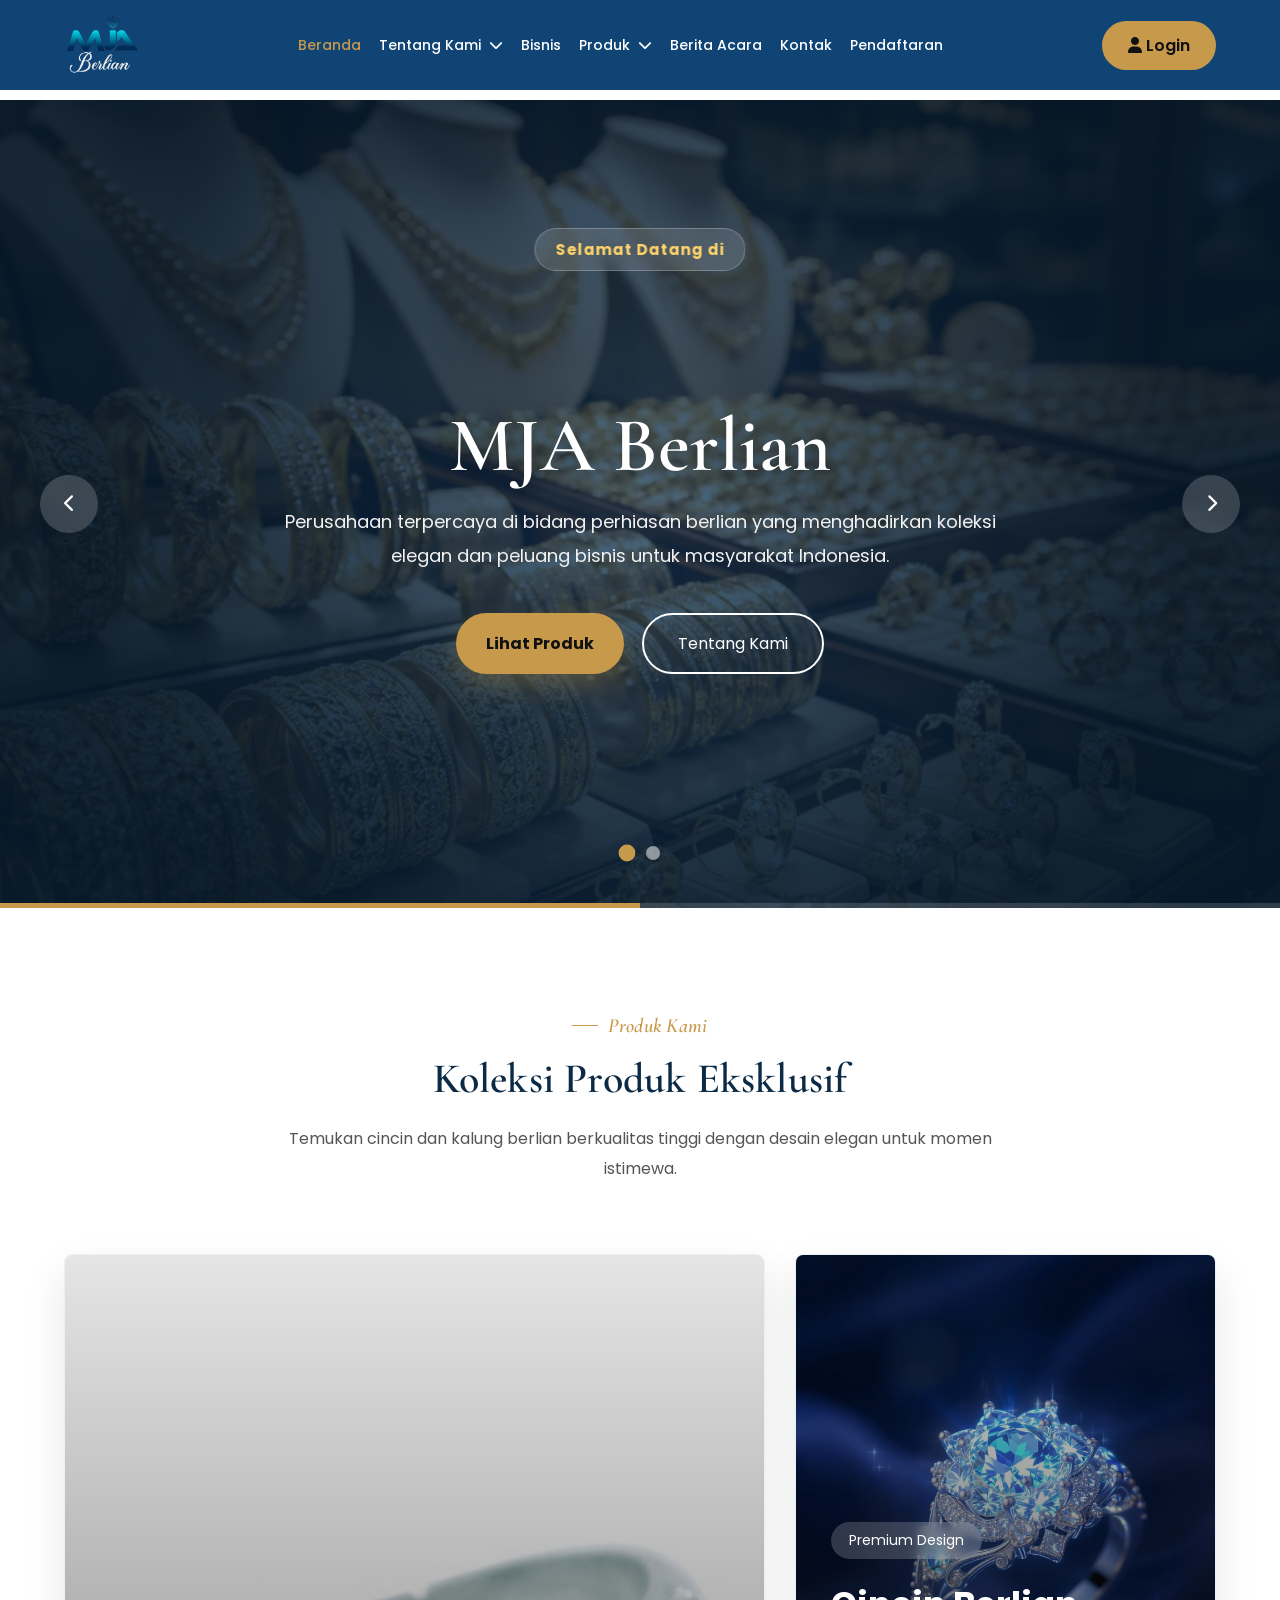
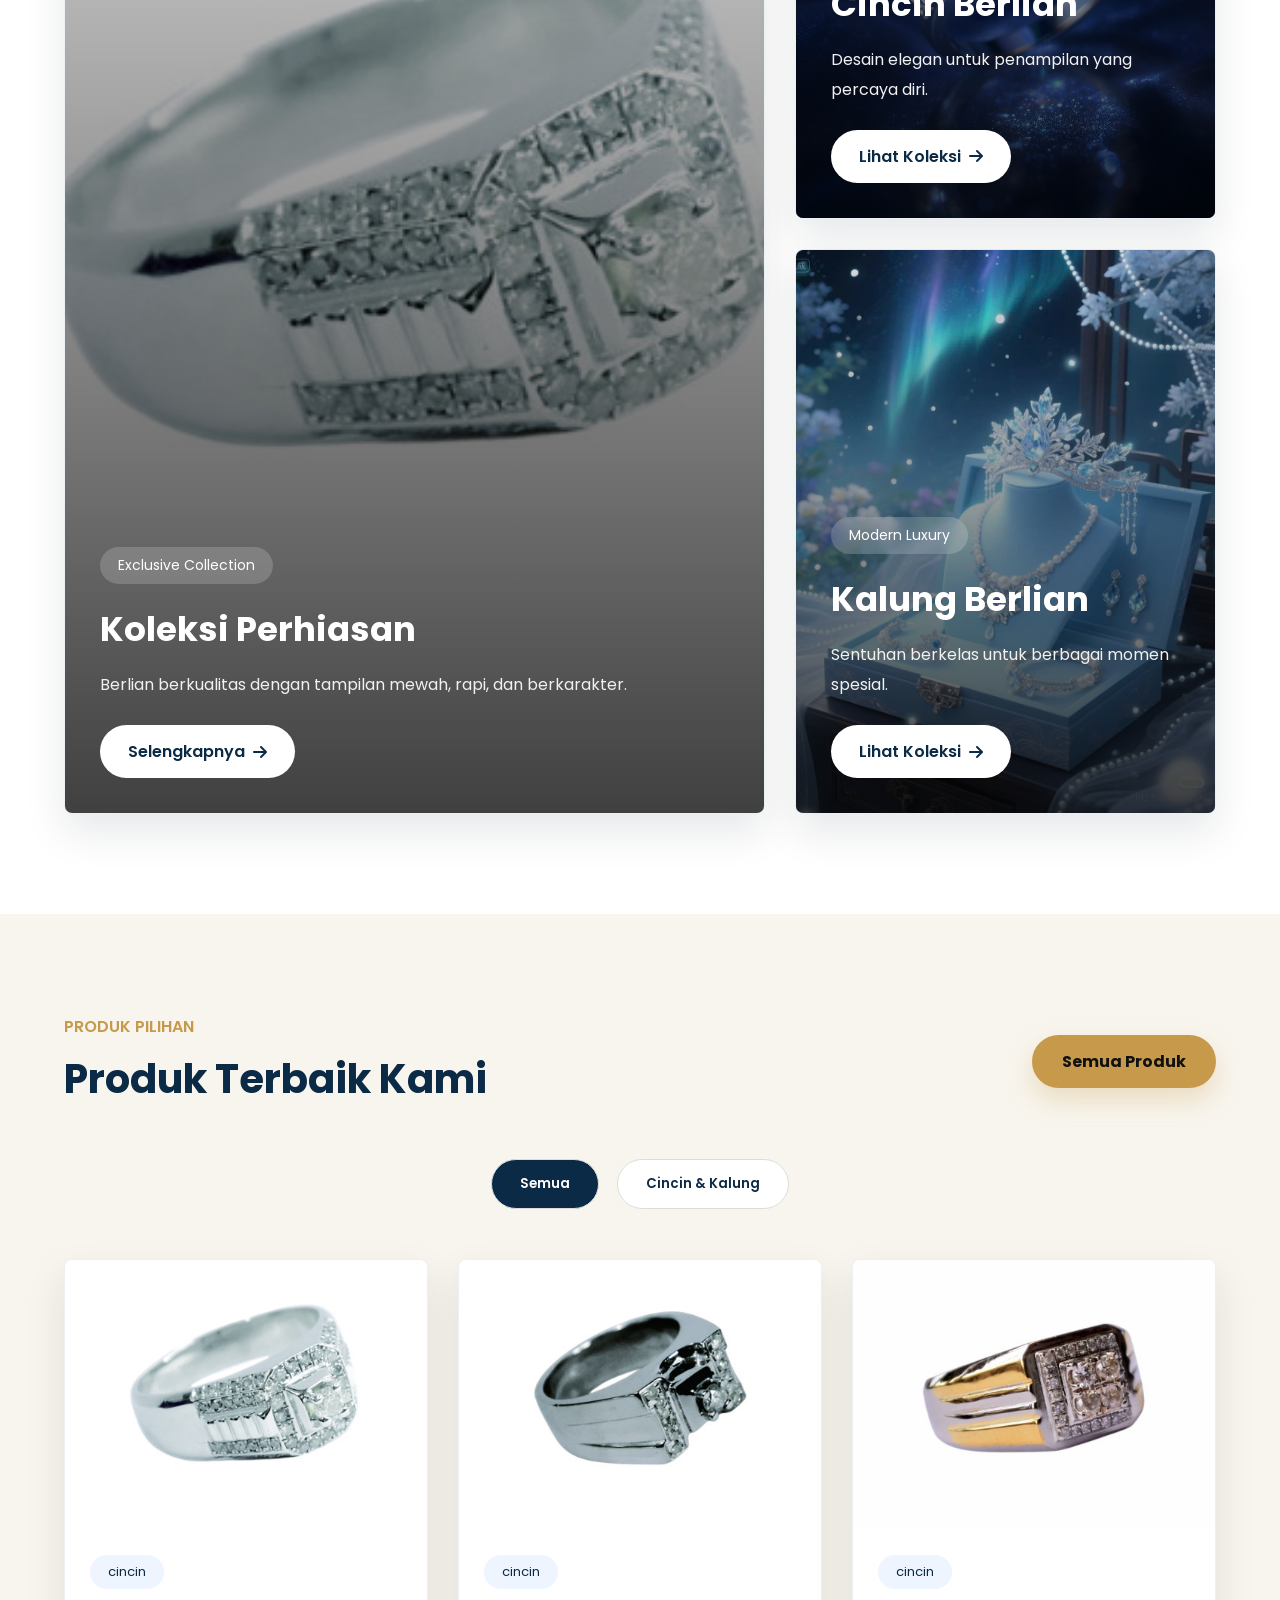
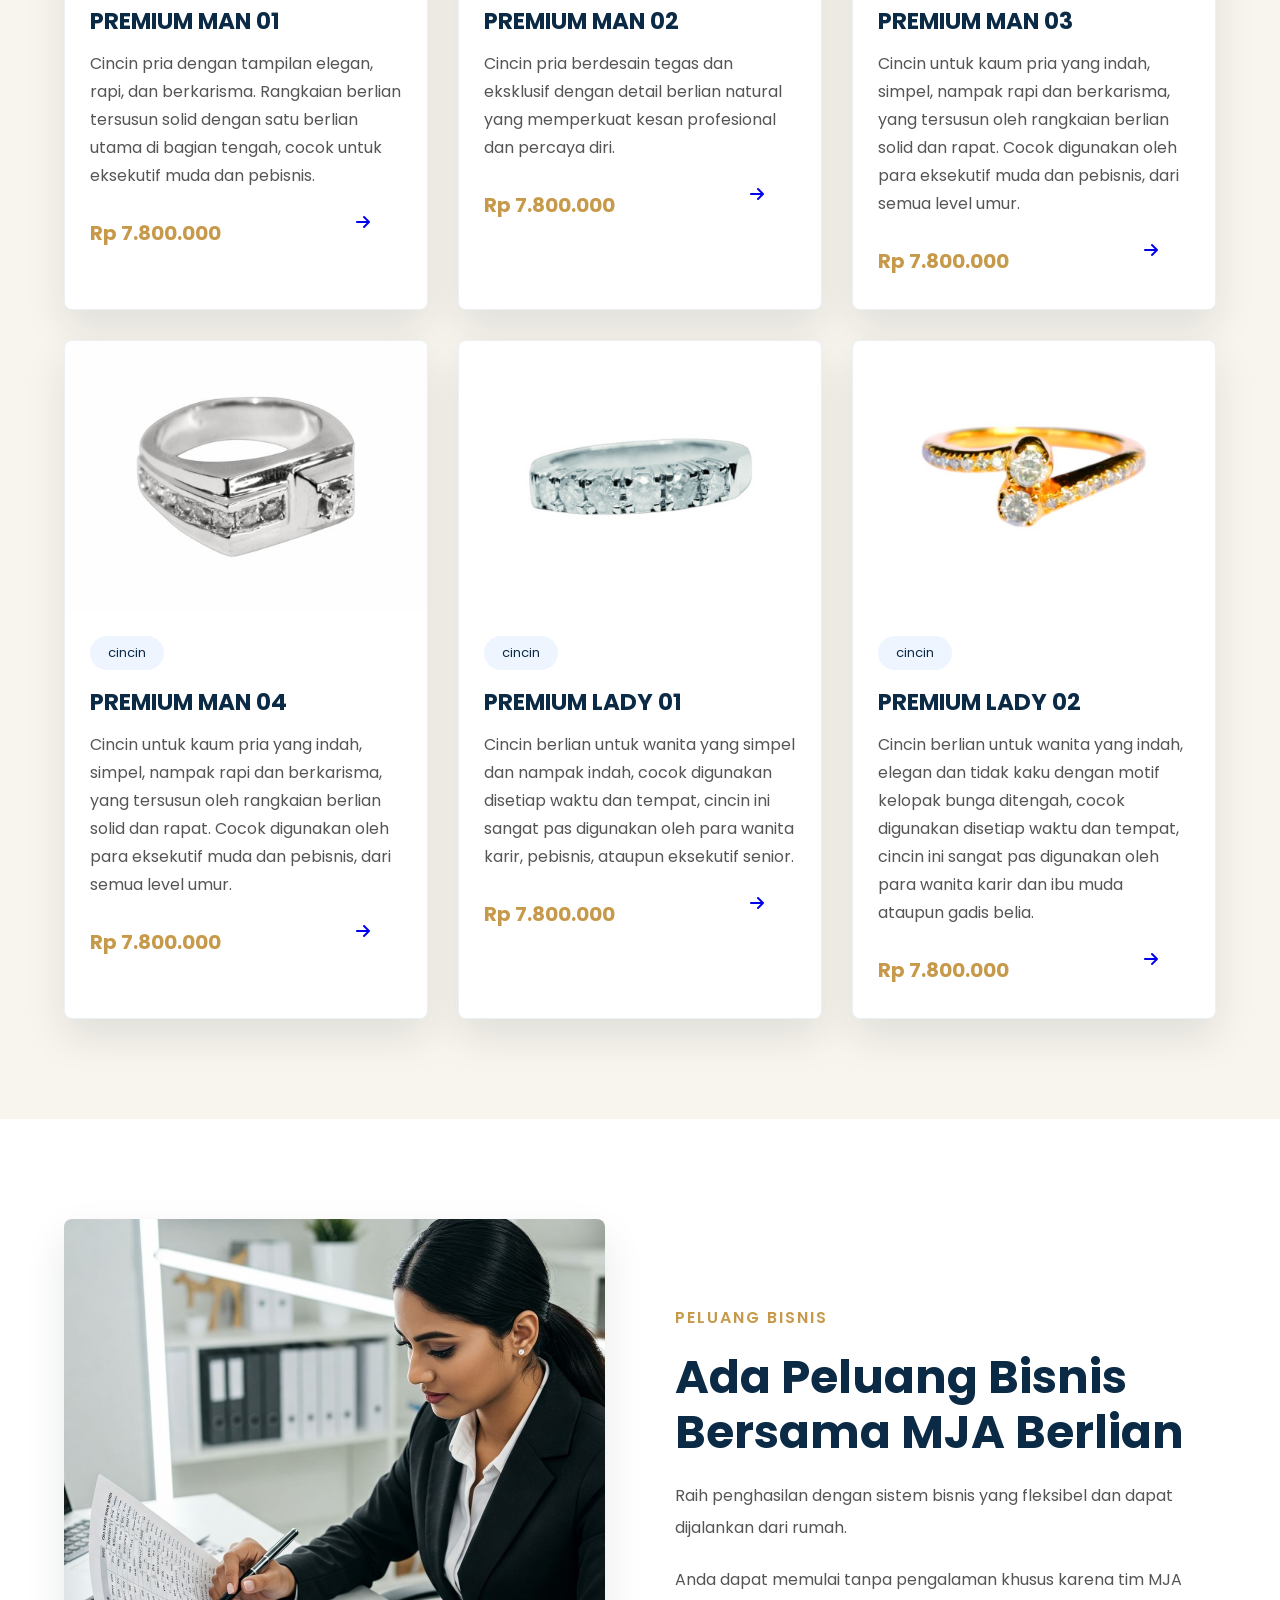
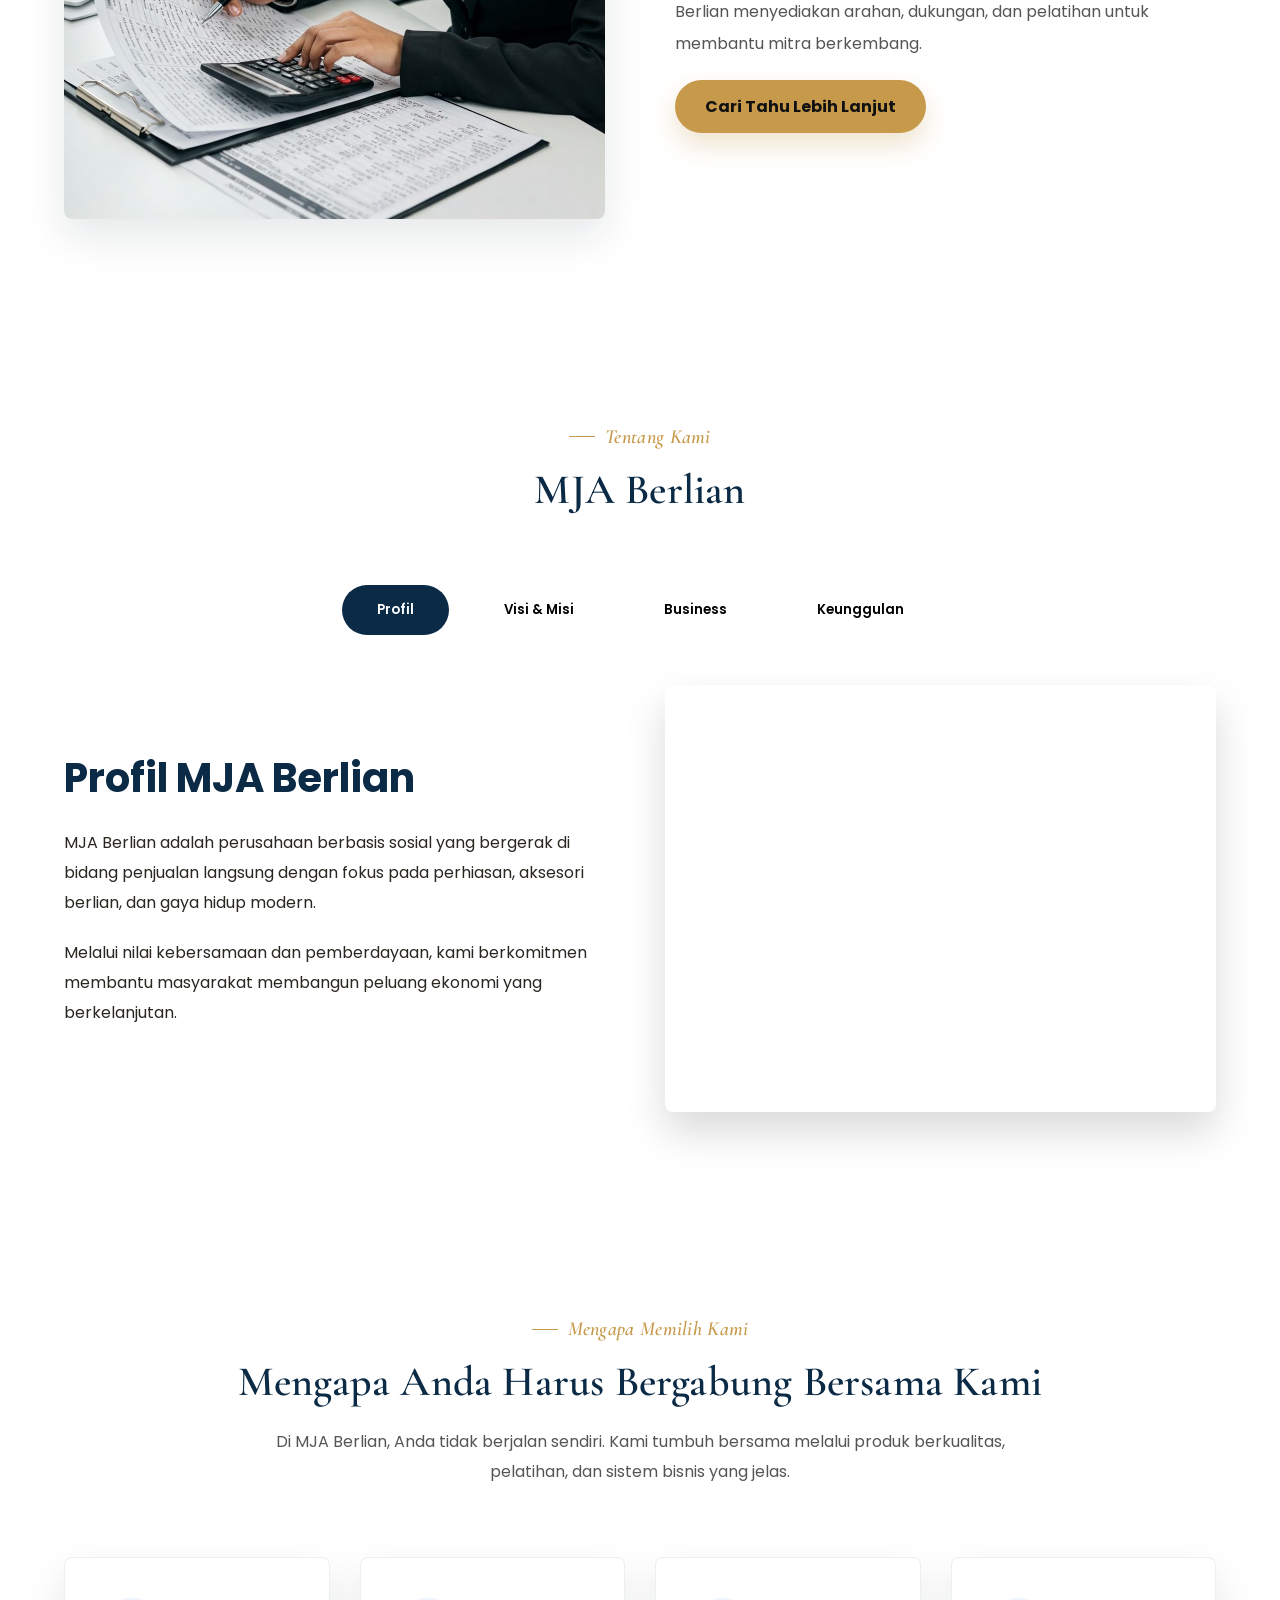
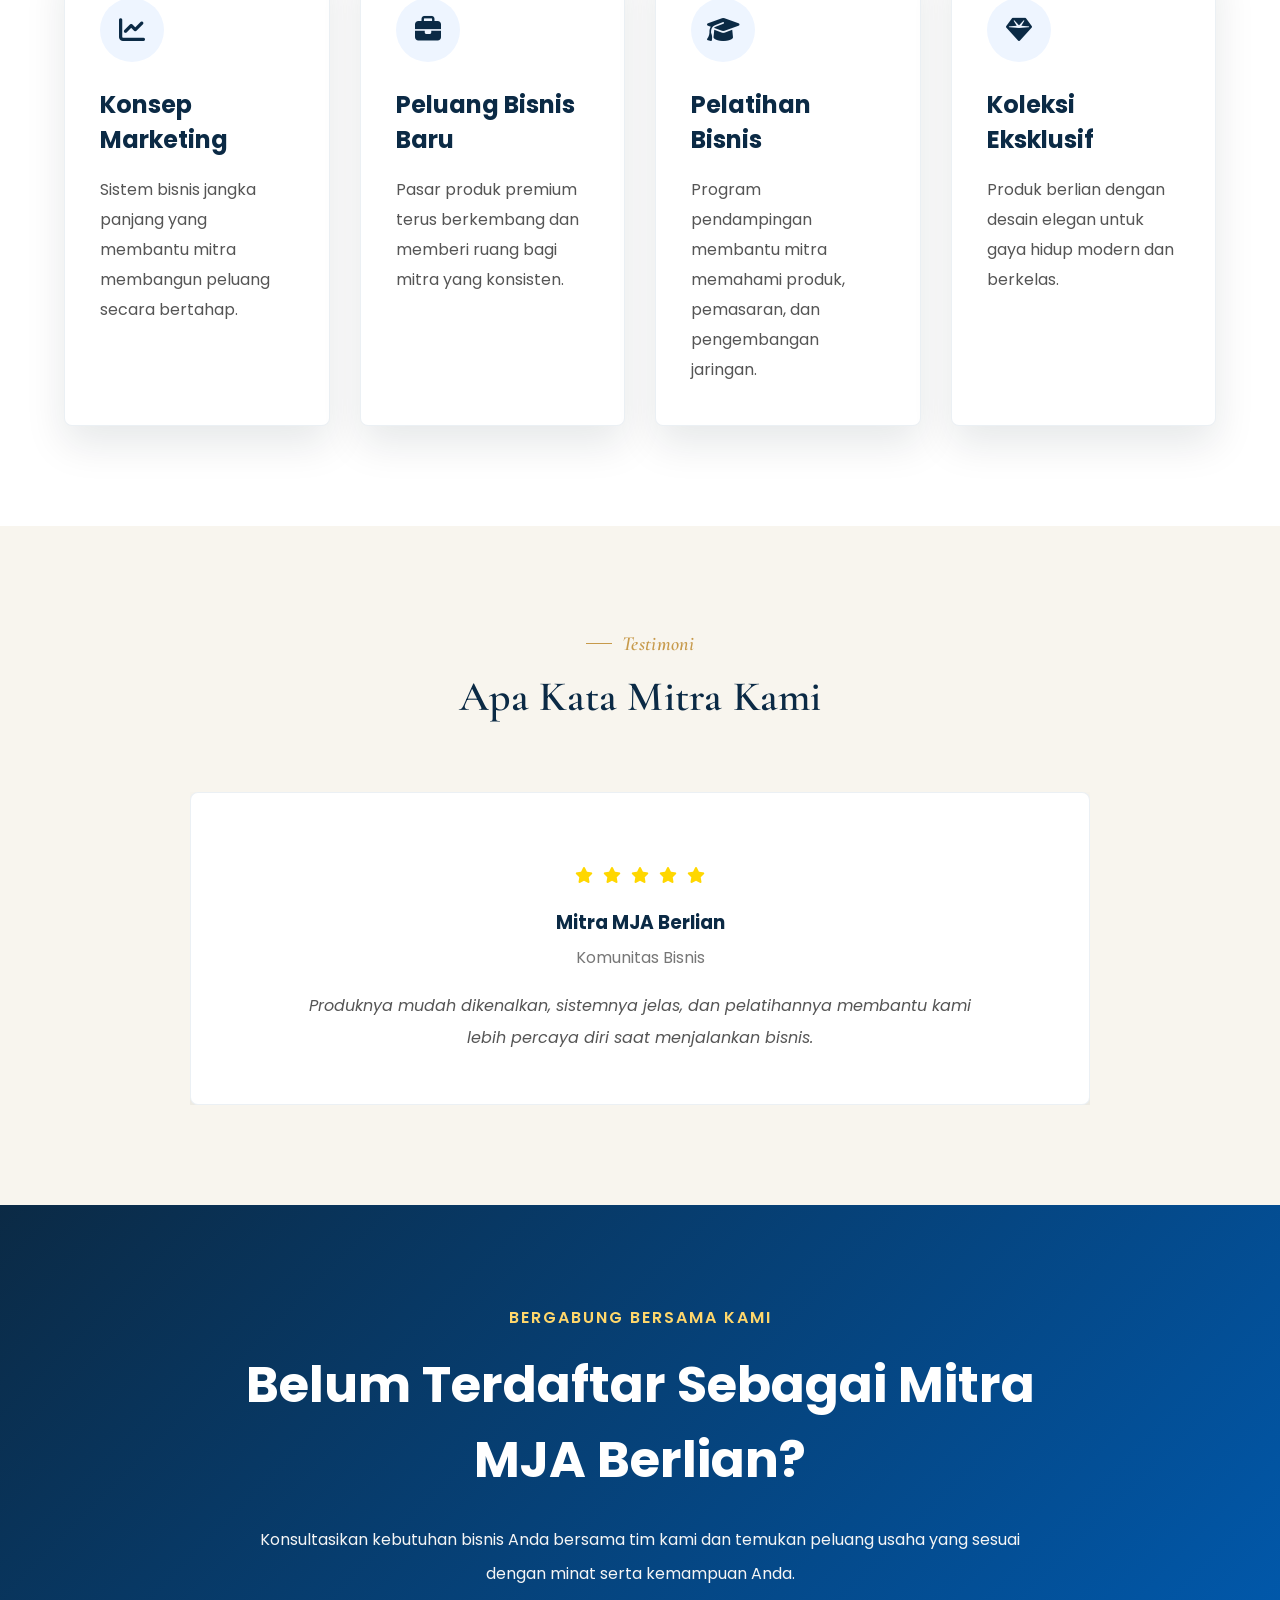
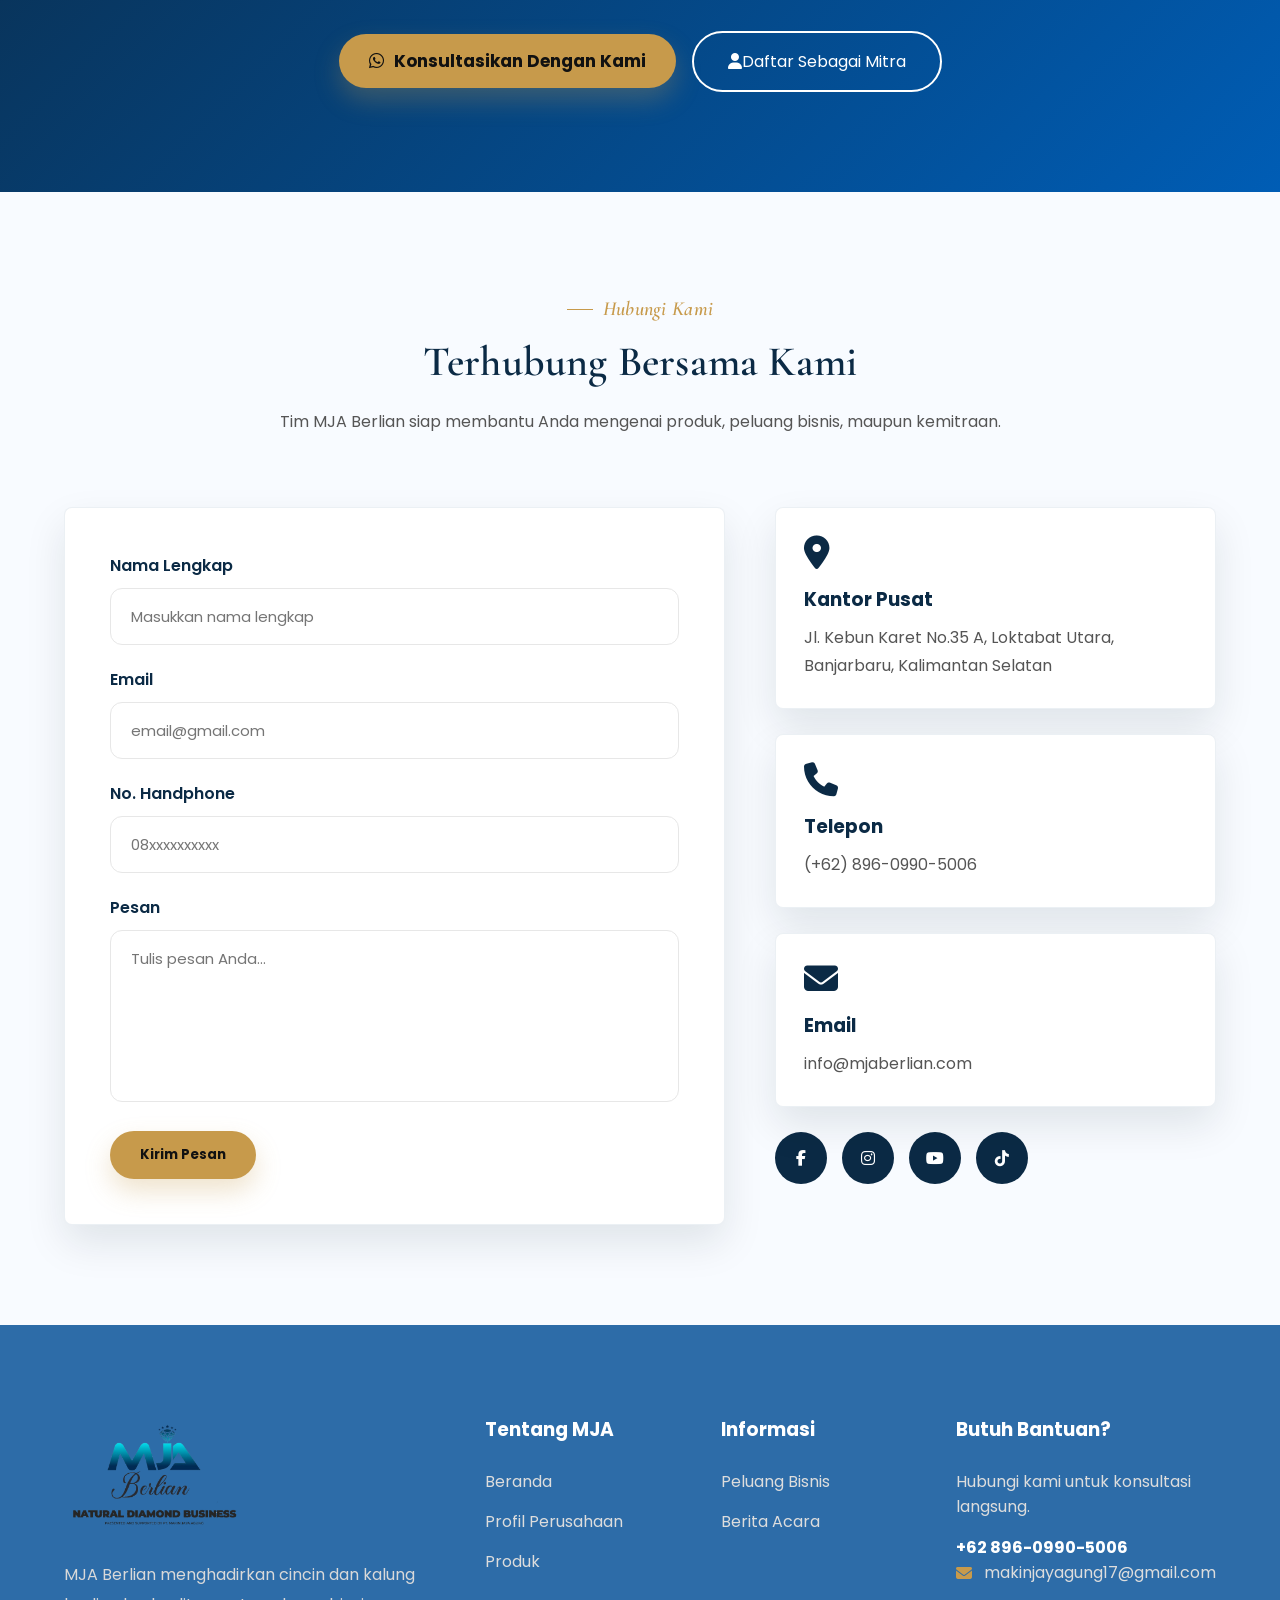
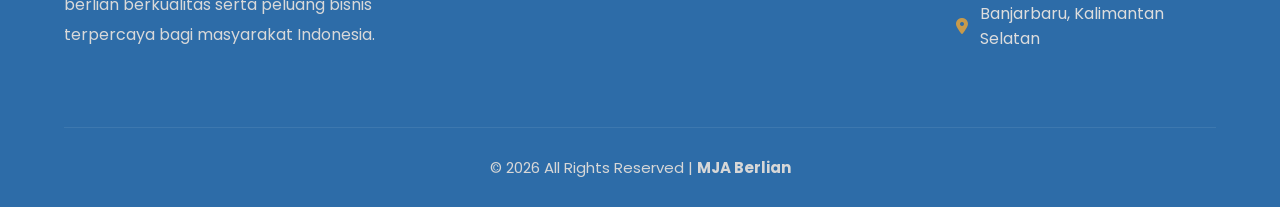
==== commit 28ee8e1d: "up" ====
--- a/index.html
+++ b/index.html
@@ -3,17 +3,20 @@
 <head>
     <meta charset="UTF-8">
     <meta name="viewport" content="width=device-width, initial-scale=1.0">
-    <title>Produk | MJA Berlian</title>
-    <meta name="description" content="Katalog produk cincin dan kalung berlian MJA Berlian.">
+    <title>MJA Berlian | Official Website</title>
+    <meta name="description" content="MJA Berlian menghadirkan koleksi cincin dan kalung berlian berkualitas serta peluang bisnis terpercaya di Indonesia.">
     <link rel="preconnect" href="https://fonts.googleapis.com">
     <link rel="preconnect" href="https://fonts.gstatic.com" crossorigin>
     <link href="https://fonts.googleapis.com/css2?family=Poppins:wght@300;400;500;600;700;800&display=swap" rel="stylesheet">
     <link rel="stylesheet" href="https://cdnjs.cloudflare.com/ajax/libs/font-awesome/6.6.0/css/all.min.css">
     <link rel="stylesheet" href="css/style.css">
     <link rel="stylesheet" href="css/responsive.css">
-    <link rel="stylesheet" href="css/produk.css">
 </head>
 <body>
+    <button id="backToTop" aria-label="Kembali ke atas">
+        <i class="fa-solid fa-arrow-up"></i>
+    </button>
+
     <header>
         <nav class="navbar">
             <div class="container navbar-container">
@@ -34,7 +37,7 @@
                     </li>
                     <li><a href="index.html#peluang">Bisnis</a></li>
                     <li class="dropdown">
-                        <a href="produk.html" class="active">Produk <i class="fa-solid fa-chevron-down"></i></a>
+                        <a href="produk.html">Produk <i class="fa-solid fa-chevron-down"></i></a>
                         <ul class="dropdown-menu">
                             <li><a href="produk.html">Semua Produk</a></li>
                             <li><a href="produk.html?kategori=perhiasan">Cincin & Kalung</a></li>
@@ -60,57 +63,336 @@
         </nav>
     </header>
 
-    <section class="product-hero">
-        <div class="container">
-            <div class="product-hero-content">
-                <h1>Produk Kami</h1>
-                <p>
-                    <a href="index.html">Beranda</a>
-                    <i class="fa-solid fa-angle-right"></i>
-                    <span>Produk</span>
-                </p>
-            </div>
-        </div>
-    </section>
-
-    <section class="product-page">
-        <div class="container">
-            <div class="product-layout">
-                <aside class="product-sidebar">
-                    <h3>Kategori Produk</h3>
-                    <ul class="category-list">
-                        <li><a href="produk.html" class="category-link" data-category="all">Semua Produk</a></li>
-                        <li>
-                            <a href="produk.html?kategori=perhiasan" class="category-link" data-category="perhiasan">Perhiasan</a>
-                            <ul class="subcategory">
-                                <li><a href="produk.html?kategori=perhiasan&sub=cincin">Cincin</a></li>
-                                <li><a href="produk.html?kategori=perhiasan&sub=kalung">Kalung</a></li>
+    <section class="hero" id="home">
+        <div class="hero-slider">
+            <div class="hero-top-text">Selamat Datang di</div>
+
+            <div class="hero-slide active">
+                <img src="images/hero1.jpg" data-src="images/hero1.jpg" alt="Koleksi berlian MJA">
+                <div class="hero-overlay"></div>
+                <div class="container">
+                    <div class="hero-content">
+                        <h1>MJA Berlian</h1>
+                        <p>Perusahaan terpercaya di bidang perhiasan berlian yang menghadirkan koleksi elegan dan peluang bisnis untuk masyarakat Indonesia.</p>
+                        <div class="hero-button">
+                            <a href="produk.html" class="primary-btn">Lihat Produk</a>
+                            <a href="#tentang" class="secondary-btn">Tentang Kami</a>
+                        </div>
+                    </div>
+                </div>
+            </div>
+
+            <div class="hero-slide">
+                <img data-src="images/hero/hero3.jpg" alt="Peluang bisnis MJA Berlian" loading="lazy">
+                <div class="hero-overlay"></div>
+                <div class="container">
+                    <div class="hero-content">
+                        <span>Peluang Bisnis</span>
+                        <h1>Bangun Masa Depan Bersama Kami</h1>
+                        <p>Menjadi mitra MJA Berlian membuka kesempatan untuk bertumbuh melalui sistem bisnis yang profesional, fleksibel, dan terarah.</p>
+                        <div class="hero-button">
+                            <a href="https://forms.gle/EcQ9DQEofBSi8EZZ6" class="primary-btn" target="_blank" rel="noopener">Gabung Sekarang</a>
+                        </div>
+                    </div>
+                </div>
+            </div>
+
+            <div class="hero-navigation">
+                <button class="hero-prev" aria-label="Slide sebelumnya"><i class="fa-solid fa-chevron-left"></i></button>
+                <button class="hero-next" aria-label="Slide berikutnya"><i class="fa-solid fa-chevron-right"></i></button>
+            </div>
+            <div class="hero-indicator" aria-hidden="true">
+                <span class="dot active"></span>
+                <span class="dot"></span>
+            </div>
+            <div class="hero-progress"><div class="progress-bar"></div></div>
+        </div>
+    </section>
+
+    <section class="exclusive-products" id="produk">
+        <div class="container">
+            <div class="section-title">
+                <span>Produk Kami</span>
+                <h2>Koleksi Produk Eksklusif</h2>
+                <p>Temukan cincin dan kalung berlian berkualitas tinggi dengan desain elegan untuk momen istimewa.</p>
+            </div>
+
+            <div class="exclusive-grid">
+                <article class="exclusive-card large">
+                    <img src="images/produk/perhiasan.jpg" alt="Koleksi perhiasan berlian" loading="lazy">
+                    <div class="overlay"></div>
+                    <div class="card-content">
+                        <span class="product-label">Exclusive Collection</span>
+                        <h3>Koleksi Perhiasan</h3>
+                        <p>Berlian berkualitas dengan tampilan mewah, rapi, dan berkarakter.</p>
+                        <a href="produk.html?kategori=perhiasan" class="white-btn">Selengkapnya <i class="fa-solid fa-arrow-right"></i></a>
+                    </div>
+                </article>
+
+                <div class="exclusive-right">
+                    <article class="exclusive-card small">
+                        <img src="images/produk/perhiasan2.jpg" alt="Cincin berlian elegan" loading="lazy">
+                        <div class="overlay"></div>
+                        <div class="card-content">
+                            <span class="product-label">Premium Design</span>
+                            <h3>Cincin Berlian</h3>
+                            <p>Desain elegan untuk penampilan yang percaya diri.</p>
+                            <a href="produk.html?kategori=perhiasan&sub=cincin" class="white-btn">Lihat Koleksi <i class="fa-solid fa-arrow-right"></i></a>
+                        </div>
+                    </article>
+
+                    <article class="exclusive-card small">
+                        <img src="images/produk/perhiasan3.jpg" alt="Kalung berlian eksklusif" loading="lazy">
+                        <div class="overlay"></div>
+                        <div class="card-content">
+                            <span class="product-label">Modern Luxury</span>
+                            <h3>Kalung Berlian</h3>
+                            <p>Sentuhan berkelas untuk berbagai momen spesial.</p>
+                            <a href="produk.html?kategori=perhiasan" class="white-btn">Lihat Koleksi <i class="fa-solid fa-arrow-right"></i></a>
+                        </div>
+                    </article>
+                </div>
+            </div>
+        </div>
+    </section>
+
+    <section class="best-products">
+        <div class="container">
+            <div class="best-header">
+                <div>
+                    <span>Produk Pilihan</span>
+                    <h2>Produk Terbaik Kami</h2>
+                </div>
+                <a href="produk.html" class="primary-btn">Semua Produk</a>
+            </div>
+            <div class="product-filter">
+                <button class="filter-btn active" data-filter="all">Semua</button>
+                <button class="filter-btn" data-filter="perhiasan">Cincin & Kalung</button>
+            </div>
+            <div id="productContainer" class="product-grid"></div>
+        </div>
+    </section>
+
+    <section class="business-opportunity" id="peluang">
+        <div class="container">
+            <div class="business-wrapper">
+                <div class="business-image">
+                    <img src="images/business/business.jpg" alt="Peluang bisnis MJA Berlian" loading="lazy">
+                </div>
+                <div class="business-content">
+                    <span>Peluang Bisnis</span>
+                    <h2>Ada Peluang Bisnis Bersama MJA Berlian</h2>
+                    <p>Raih penghasilan dengan sistem bisnis yang fleksibel dan dapat dijalankan dari rumah.</p>
+                    <p>Anda dapat memulai tanpa pengalaman khusus karena tim MJA Berlian menyediakan arahan, dukungan, dan pelatihan untuk membantu mitra berkembang.</p>
+                    <a href="#tentang" class="primary-btn">Cari Tahu Lebih Lanjut</a>
+                </div>
+            </div>
+        </div>
+    </section>
+
+    <section class="about-section" id="tentang">
+        <div class="container">
+            <div class="section-title">
+                <span>Tentang Kami</span>
+                <h2>MJA Berlian</h2>
+            </div>
+
+            <div class="about-tabs" role="tablist">
+                <button class="tab-btn active" data-tab="profil">Profil</button>
+                <button class="tab-btn" data-tab="visi">Visi & Misi</button>
+                <button class="tab-btn" data-tab="business">Business</button>
+                <button class="tab-btn" data-tab="keunggulan">Keunggulan</button>
+            </div>
+
+            <div class="about-content">
+                <div class="tab-content active" id="profil">
+                    <div class="about-grid">
+                        <div class="about-text">
+                            <h2>Profil MJA Berlian</h2>
+                            <p>MJA Berlian adalah perusahaan berbasis sosial yang bergerak di bidang penjualan langsung dengan fokus pada perhiasan, aksesori berlian, dan gaya hidup modern.</p>
+                            <p>Melalui nilai kebersamaan dan pemberdayaan, kami berkomitmen membantu masyarakat membangun peluang ekonomi yang berkelanjutan.</p>
+                        </div>
+                        <div class="about-video">
+                            <iframe src="https://www.youtube.com/embed/y0AyQCRQ0devpL4s" title="Profil MJA Berlian" allowfullscreen></iframe>
+                        </div>
+                    </div>
+                </div>
+
+                <div class="tab-content" id="visi">
+                    <div class="about-grid">
+                        <div class="about-text">
+                            <h2>Visi & Misi</h2>
+                            <p><strong>Visi:</strong></p>
+                            <p>Menjadi induk bisnis jaringan dengan basis sosial dan terdesentralisasi</p>
+                            
+                            <p><strong>Misi:</strong></p>
+                            <ul>
+                                <li>Mengembangkan mitra usaha yang menghasilkan pendapatan berkelanjutan.</li>
+                                <li>Menciptakan pemimpin yang militan, tangguh, kaya, dan dermawan.</li>
+                                <li>Membantu pemerintah dalam membuka peluang lapangan pekerjaan dan meningkatkan kesejahteraan masyarakat.</li>
+                                <li>Menyediakan solusi gaya hidup sehat dan modern kepada masyarakat.</li>
+                                <li>Memberikan pelatihan bisnis dan pengembangan sumber daya manusia yang berkualitas.</li>
                             </ul>
-                        </li>
-                    </ul>
-                </aside>
-
-                <div class="product-content">
-                    <div class="product-toolbar">
-                        <div class="toolbar-left">
-                            <div class="view-mode" aria-label="Mode tampilan">
-                                <button class="view-btn active" aria-label="Tampilan grid"><i class="fa-solid fa-grip"></i></button>
-                                <button class="view-btn" aria-label="Tampilan daftar"><i class="fa-solid fa-list"></i></button>
-                            </div>
-                            <p id="productCount">Menampilkan produk...</p>
-                        </div>
-
-                        <div class="toolbar-right">
-                            <div class="search-box">
-                                <i class="fa-solid fa-magnifying-glass"></i>
-                                <input type="text" id="searchProduct" placeholder="Cari produk...">
-                            </div>
-                        </div>
-                    </div>
-
-                    <div class="product-grid" id="productGrid"></div>
-
-                    <div class="pagination" id="pagination"></div>
+                        </div>
+                        <div class="about-video">
+                            <iframe src="https://www.youtube.com/embed/8UnfY2LFmO0" title="Visi & Misi MJA Berlian" allowfullscreen></iframe>
+                        </div>
+                    </div>
+                </div>
+
+                <div class="tab-content" id="business">
+                    <div class="about-grid">
+                        <div class="about-text">
+                            <h2>Business</h2>
+                            <p>Dengan ekosistem bisnis yang inklusif dan sistematis, MJA Berlian menghadirkan peluang usaha yang dapat diakses oleh siapa pun—baik ibu rumah tangga, mahasiswa, karyawan, hingga pensiunan. Tak ada batasan usia, status, atau latar belakang.</p>
+                            
+                            <p>Fokus kami adalah membuka jalan bagi Anda untuk memperoleh penghasilan harian yang stabil, fleksibel, dan berkelanjutan.</p>
+                            
+                            <p>Melalui sistem penjualan yang terstruktur, produk unggulan yang berkualitas, serta program pengembangan diri yang dirancang khusus, kami mempermudah Anda untuk menjalankan bisnis tanpa harus meninggalkan rumah.</p>
+                            
+                            <p>Setiap anggota kami akan mendapatkan akses eksklusif ke materi pelatihan, strategi pemasaran, dan sesi konsultasi personal untuk mempercepat pertumbuhan bisnis.</p>
+                        </div>
+                        <div class="about-video">
+                            <iframe src="https://www.youtube.com/embed/AM5fbyiAXmE" title="Business MJA Berlian" allowfullscreen></iframe>
+                        </div>
+                    </div>
+                </div>
+
+                <div class="tab-content" id="keunggulan">
+                    <div class="about-grid">
+                        <div class="about-text">
+                            <h2>Keunggulan Kompetitif MJA Berlian</h2>
+                            
+                            <p><strong>Inovasi:</strong><br>
+                            Satu-satunya perusahaan network marketing yang memasarkan produk berlian asli alam dengan katalog series. Kami terus berupaya menghadirkan produk dan layanan terbaru yang memenuhi kebutuhan pasar secara umum.</p>
+                            
+                            <p><strong>Komitmen Sosial:</strong><br>
+                            Melalui MJA Foundation, kami memastikan bahwa sebagian besar keuntungan digunakan untuk membantu masyarakat, khususnya bagi yang kurang mampu.</p>
+                            
+                            <p><strong>Transparansi:</strong><br>
+                            Kami menjunjung tinggi standar transparansi dalam setiap aspek operasional kami.</p>
+                        </div>
+                        <div class="about-video">
+                            <iframe src="https://www.youtube.com/embed/LBY1ZmIRr4A" title="Keunggulan MJA Berlian" allowfullscreen></iframe>
+                        </div>
+                    </div>
+                </div>
+            </div>
+        </div>
+    </section>
+
+    <section class="why-join">
+        <div class="container">
+            <div class="section-title">
+                <span>Mengapa Memilih Kami</span>
+                <h2>Mengapa Anda Harus Bergabung Bersama Kami</h2>
+                <p>Di MJA Berlian, Anda tidak berjalan sendiri. Kami tumbuh bersama melalui produk berkualitas, pelatihan, dan sistem bisnis yang jelas.</p>
+            </div>
+
+            <div class="join-grid">
+                <div class="join-card">
+                    <i class="fa-solid fa-chart-line"></i>
+                    <h3>Konsep Marketing</h3>
+                    <p>Sistem bisnis jangka panjang yang membantu mitra membangun peluang secara bertahap.</p>
+                </div>
+                <div class="join-card">
+                    <i class="fa-solid fa-briefcase"></i>
+                    <h3>Peluang Bisnis Baru</h3>
+                    <p>Pasar produk premium terus berkembang dan memberi ruang bagi mitra yang konsisten.</p>
+                </div>
+                <div class="join-card">
+                    <i class="fa-solid fa-graduation-cap"></i>
+                    <h3>Pelatihan Bisnis</h3>
+                    <p>Program pendampingan membantu mitra memahami produk, pemasaran, dan pengembangan jaringan.</p>
+                </div>
+                <div class="join-card">
+                    <i class="fa-solid fa-gem"></i>
+                    <h3>Koleksi Eksklusif</h3>
+                    <p>Produk berlian dengan desain elegan untuk gaya hidup modern dan berkelas.</p>
+                </div>
+            </div>
+        </div>
+    </section>
+
+    <section class="testimonial-section">
+        <div class="container">
+            <div class="section-title">
+                <span>Testimoni</span>
+                <h2>Apa Kata Mitra Kami</h2>
+            </div>
+            <div class="testimonial-slider" id="testimonialSlider"></div>
+        </div>
+    </section>
+
+    <section class="join-banner">
+        <div class="container">
+            <div class="join-banner-content">
+                <span class="join-subtitle">Bergabung Bersama Kami</span>
+                <h2>Belum Terdaftar Sebagai Mitra MJA Berlian?</h2>
+                <p>Konsultasikan kebutuhan bisnis Anda bersama tim kami dan temukan peluang usaha yang sesuai dengan minat serta kemampuan Anda.</p>
+                <a href="https://wa.me/6289609905006?text=Halo%20Admin%20MJA%20Berlian,%20Saya%20ingin%20bergabung%20menjadi%20mitra." target="_blank" rel="noopener" class="primary-btn">
+                    <i class="fa-brands fa-whatsapp"></i> Konsultasikan Dengan Kami
+                </a>
+                <a href="https://forms.gle/EcQ9DQEofBSi8EZZ6" target="_blank" rel="noopener" class="secondary-btn">
+                    <i class="fa-solid fa-user"></i> Daftar Sebagai Mitra
+                </a>
+            </div>
+        </div>
+    </section>
+
+    <section class="contact-section" id="contact">
+        <div class="container">
+            <div class="section-title">
+                <span>Hubungi Kami</span>
+                <h2>Terhubung Bersama Kami</h2>
+                <p>Tim MJA Berlian siap membantu Anda mengenai produk, peluang bisnis, maupun kemitraan.</p>
+            </div>
+
+            <div class="contact-wrapper">
+                <div class="contact-form">
+                    <form id="contactForm">
+                        <div class="form-group">
+                            <label for="nama">Nama Lengkap</label>
+                            <input type="text" id="nama" placeholder="Masukkan nama lengkap">
+                        </div>
+                        <div class="form-group">
+                            <label for="email">Email</label>
+                            <input type="email" id="email" placeholder="email@gmail.com">
+                        </div>
+                        <div class="form-group">
+                            <label for="phone">No. Handphone</label>
+                            <input type="text" id="phone" placeholder="08xxxxxxxxxx">
+                        </div>
+                        <div class="form-group">
+                            <label for="pesan">Pesan</label>
+                            <textarea id="pesan" rows="6" placeholder="Tulis pesan Anda..."></textarea>
+                        </div>
+                        <button type="submit" class="primary-btn">Kirim Pesan</button>
+                    </form>
+                </div>
+
+                <div class="contact-info">
+                    <div class="info-card">
+                        <i class="fa-solid fa-location-dot"></i>
+                        <h3>Kantor Pusat</h3>
+                        <p>Jl. Kebun Karet No.35 A, Loktabat Utara, Banjarbaru, Kalimantan Selatan</p>
+                    </div>
+                    <div class="info-card">
+                        <i class="fa-solid fa-phone"></i>
+                        <h3>Telepon</h3>
+                        <p>(+62) 896-0990-5006</p>
+                    </div>
+                    <div class="info-card">
+                        <i class="fa-solid fa-envelope"></i>
+                        <h3>Email</h3>
+                        <p>info@mjaberlian.com</p>
+                    </div>
+                    <div class="social-media">
+                        <a href="#" aria-label="Facebook"><i class="fab fa-facebook-f"></i></a>
+                        <a href="#" aria-label="Instagram"><i class="fab fa-instagram"></i></a>
+                        <a href="#" aria-label="YouTube"><i class="fab fa-youtube"></i></a>
+                        <a href="#" aria-label="TikTok"><i class="fab fa-tiktok"></i></a>
+                    </div>
                 </div>
             </div>
         </div>
@@ -152,12 +434,7 @@
         </div>
     </footer>
 
-    <button id="backToTop" aria-label="Kembali ke atas">
-        <i class="fa-solid fa-arrow-up"></i>
-    </button>
-
     <script>document.write('<script src="js/produk-data.js?v=' + Date.now() + '"><\/script>');</script>
-    <script src="js/produk.js"></script>
     <script src="js/script.js"></script>
 </body>
 </html>
--- a/css/style.css
+++ b/css/style.css
@@ -9,7 +9,7 @@
                         GOOGLE FONT
 ========================================================== */
 
-@import url('https://fonts.googleapis.com/css2?family=Poppins:wght@300;400;500;600;700;800&display=swap');
+@import url('https://fonts.googleapis.com/css2?family=Poppins:wght@300;400;500;600;700;800&family=Cormorant+Garamond:ital,wght@0,500;0,600;0,700;1,500&display=swap');
 
 
 /* ==========================================================
@@ -103,6 +103,10 @@
     --radius:20px;
 
     --transition:.35s ease;
+
+    --dark:#15130f;
+
+    --font-display:'Cormorant Garamond', Georgia, serif;
 
 }
 
@@ -2445,17 +2449,62 @@
 
 /* Final visual polish */
 :root{
-    --primary:#063d70;
-    --primary-dark:#082846;
-    --secondary:#f5b63d;
-    --background:#f6f8fb;
+    --primary:#0b2a45;
+    --primary-dark:#071b2d;
+    --secondary:#c79a4b;
+    --background:#f8f5ee;
     --radius:8px;
-    --shadow:0 14px 34px rgba(8,40,70,.10);
+    --shadow:0 18px 40px rgba(9,25,40,.10);
+    --dark:#15130f;
+    --font-display:'Cormorant Garamond', Georgia, serif;
 }
 
 body{
-    color:#26313f;
+    color:#2a2620;
     background:#fff;
+}
+
+/* Display serif for major headings — pairs with Poppins for body/UI text */
+.hero-content h1,
+.news-hero-content h1,
+.product-hero h1,
+.section-title h2{
+    font-family:var(--font-display);
+    font-weight:600;
+    letter-spacing:.2px;
+}
+
+.section-title span{
+    font-family:var(--font-display);
+    font-style:italic;
+    font-weight:600;
+    font-size:20px;
+    letter-spacing:.3px;
+    text-transform:none;
+    display:inline-flex;
+    align-items:center;
+    gap:10px;
+}
+
+.section-title span::before{
+    content:"";
+    width:26px;
+    height:1px;
+    background:var(--secondary);
+}
+
+/* Refined button feel: quieter lift, gold-tinted shadow instead of flat black */
+.primary-btn{
+    box-shadow:0 12px 26px rgba(199,154,75,.28);
+}
+
+.primary-btn:hover{
+    transform:translateY(-2px);
+    box-shadow:0 16px 32px rgba(199,154,75,.36);
+}
+
+.white-btn:hover{
+    box-shadow:0 12px 26px rgba(9,25,40,.14);
 }
 
 section{
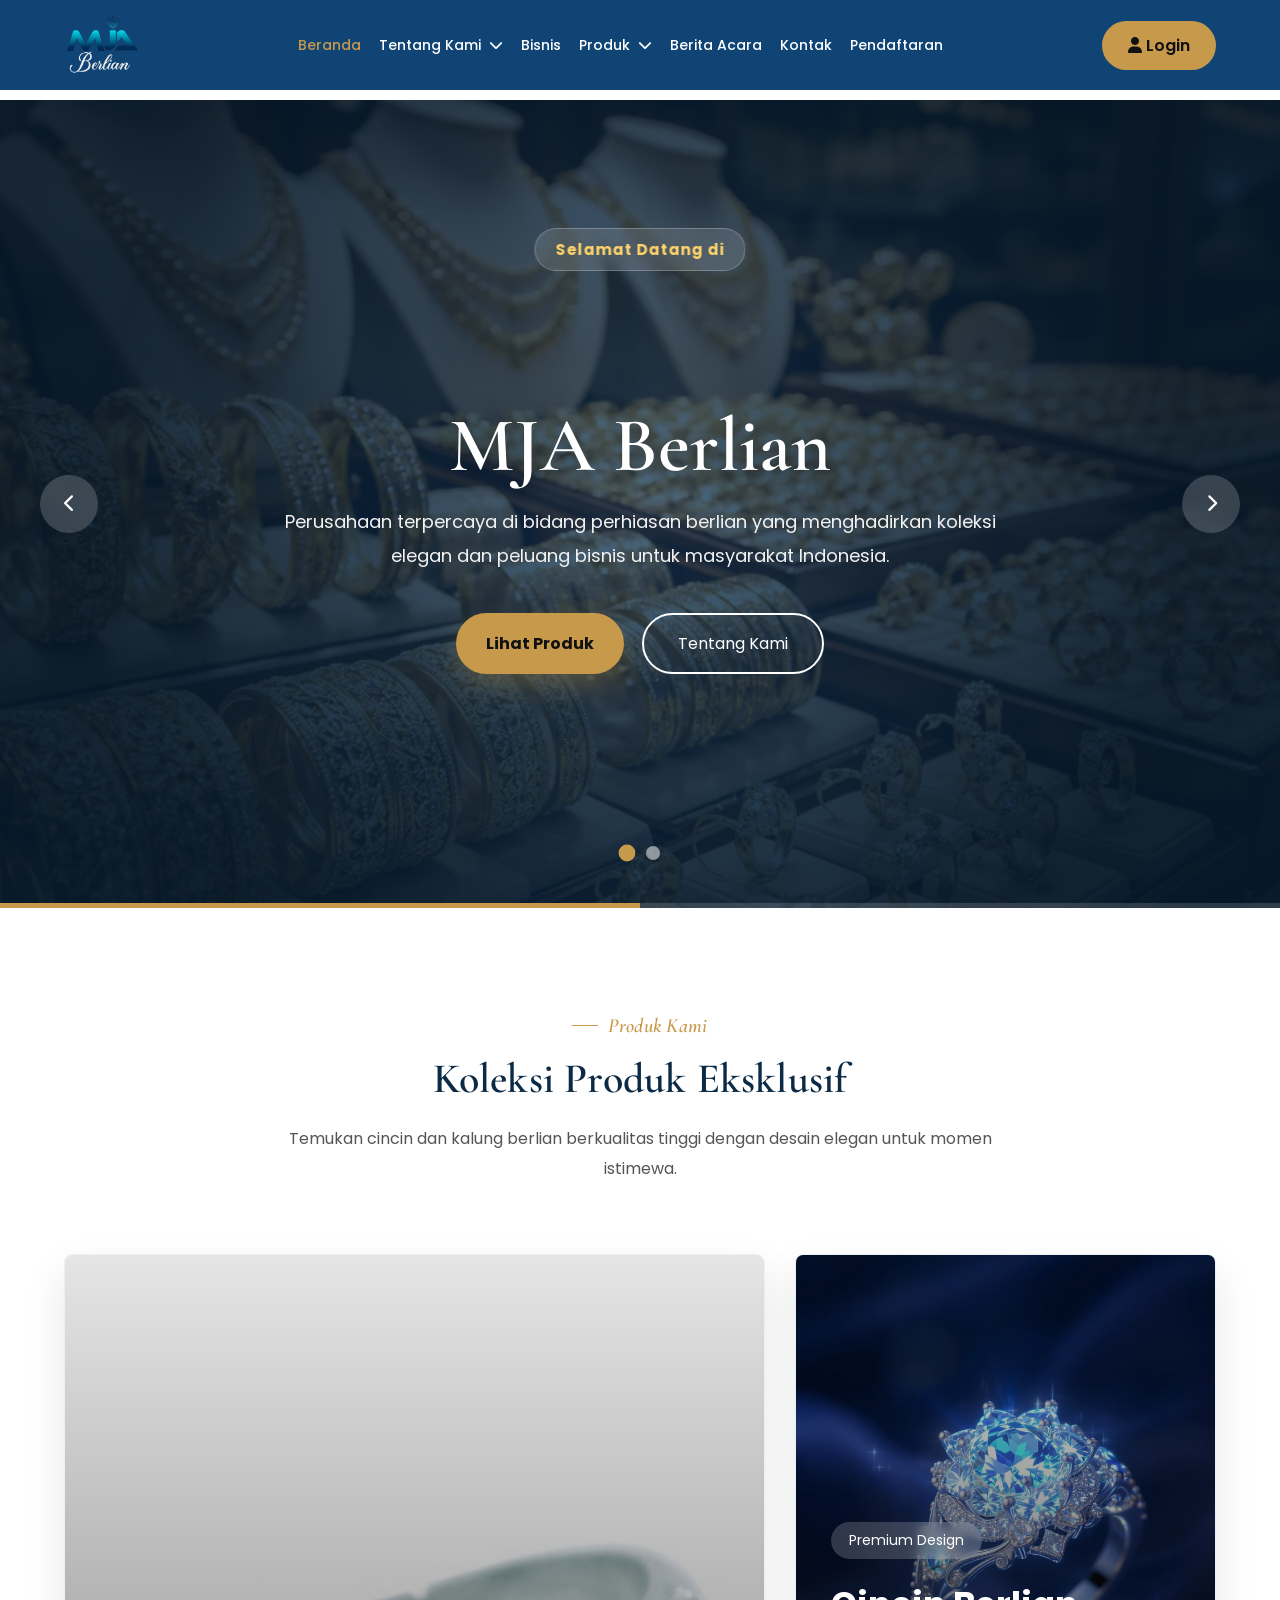
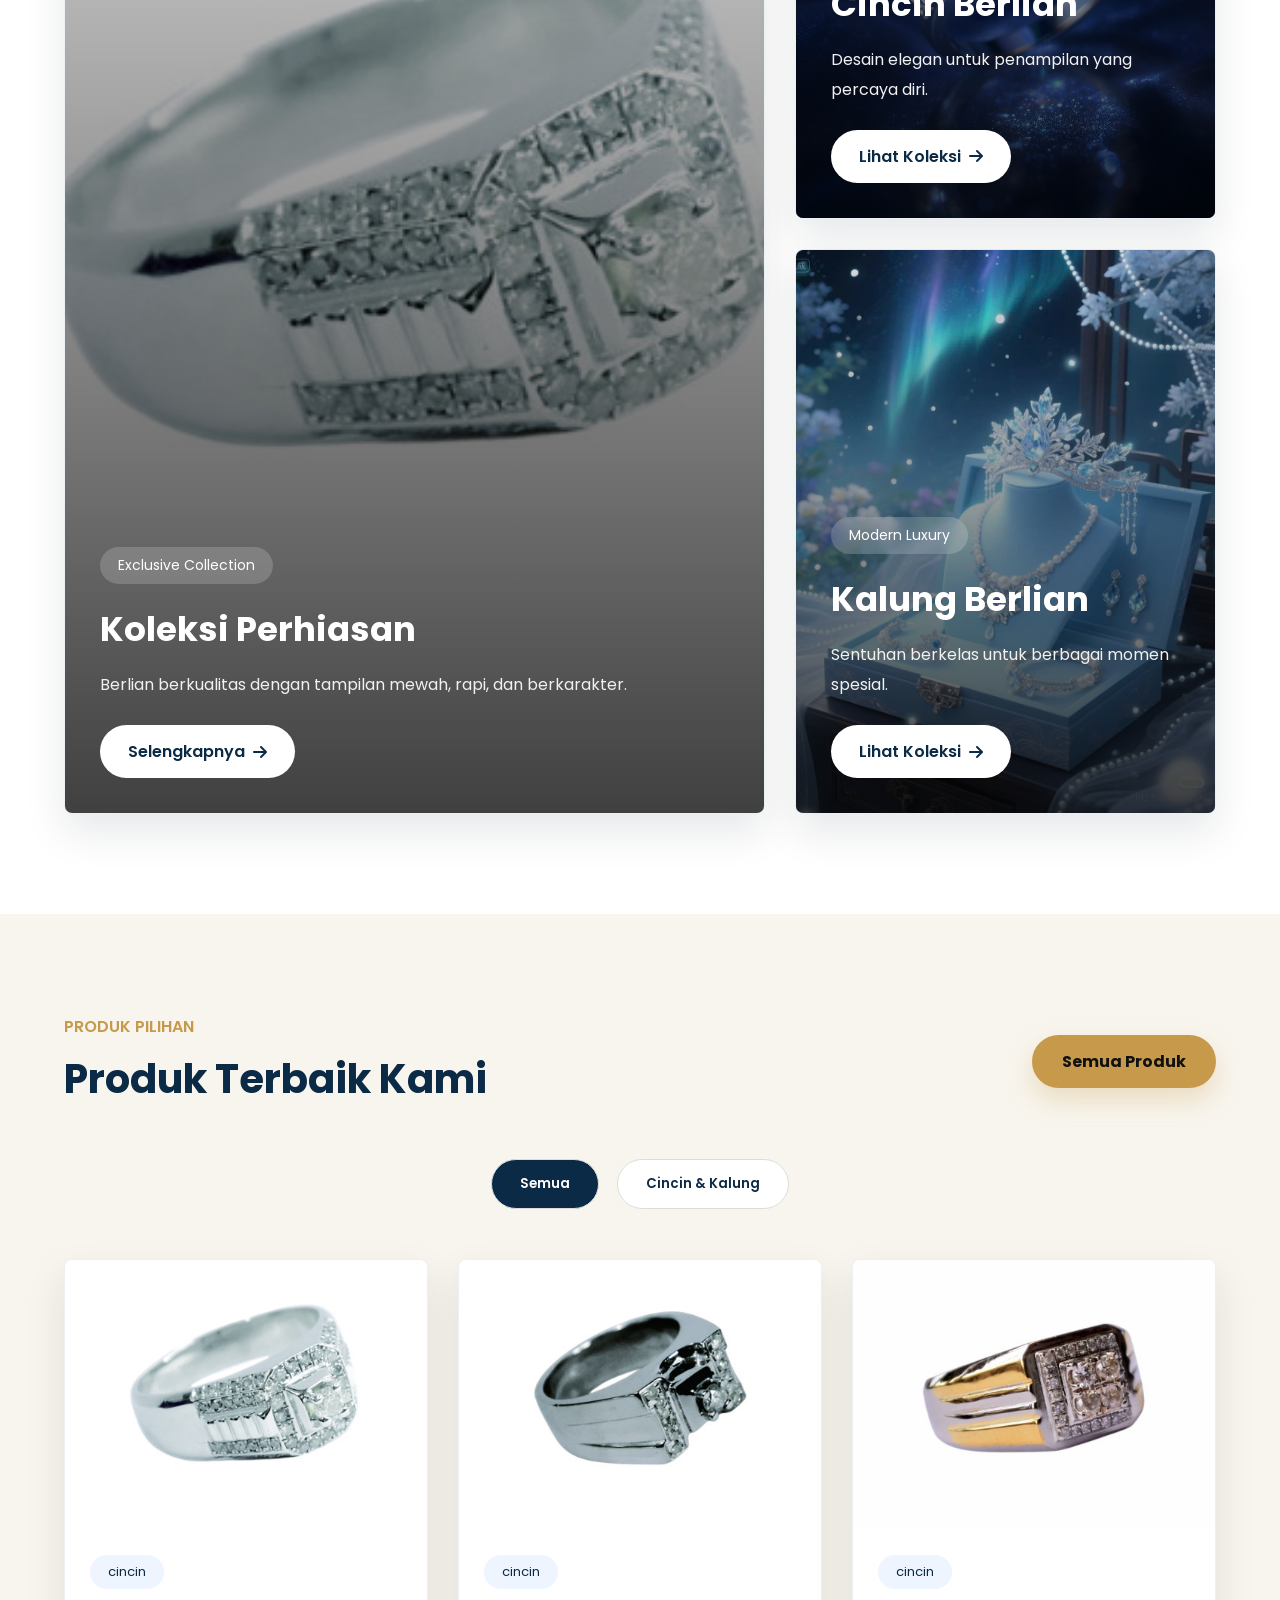
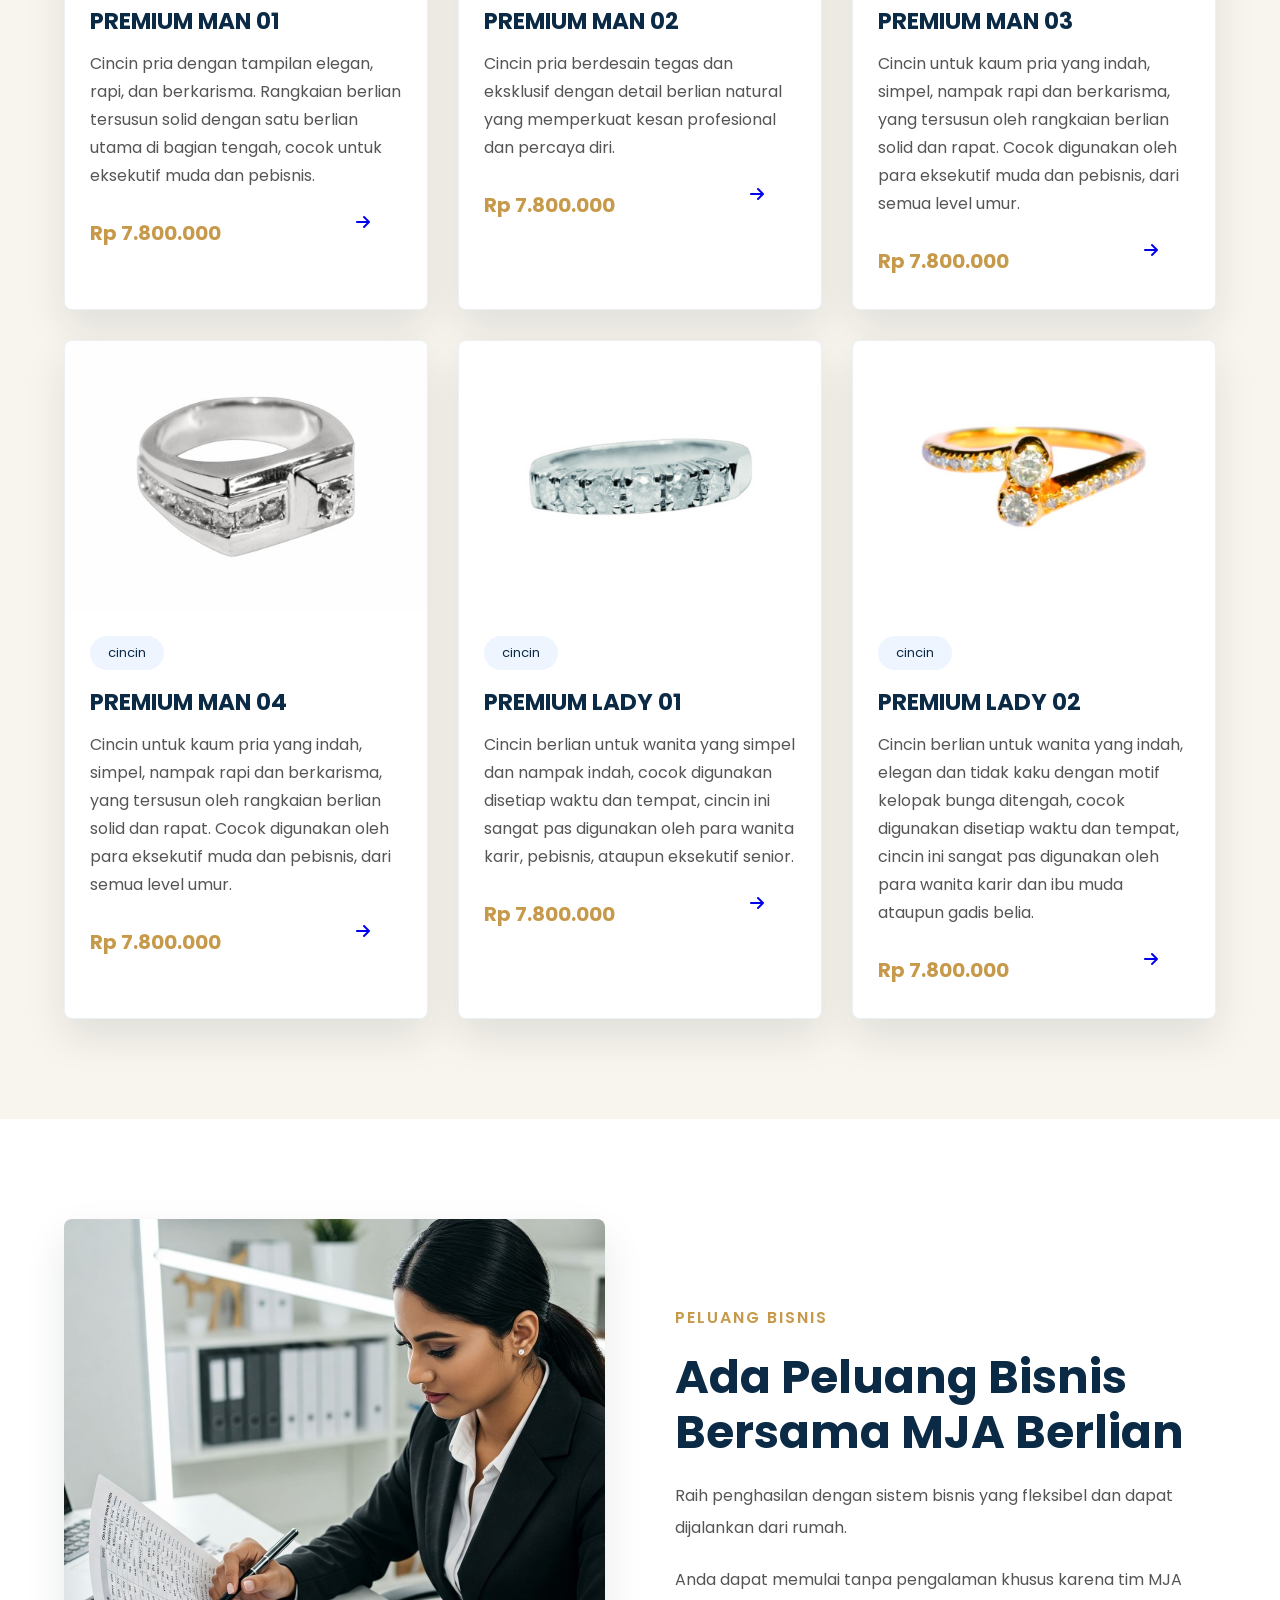
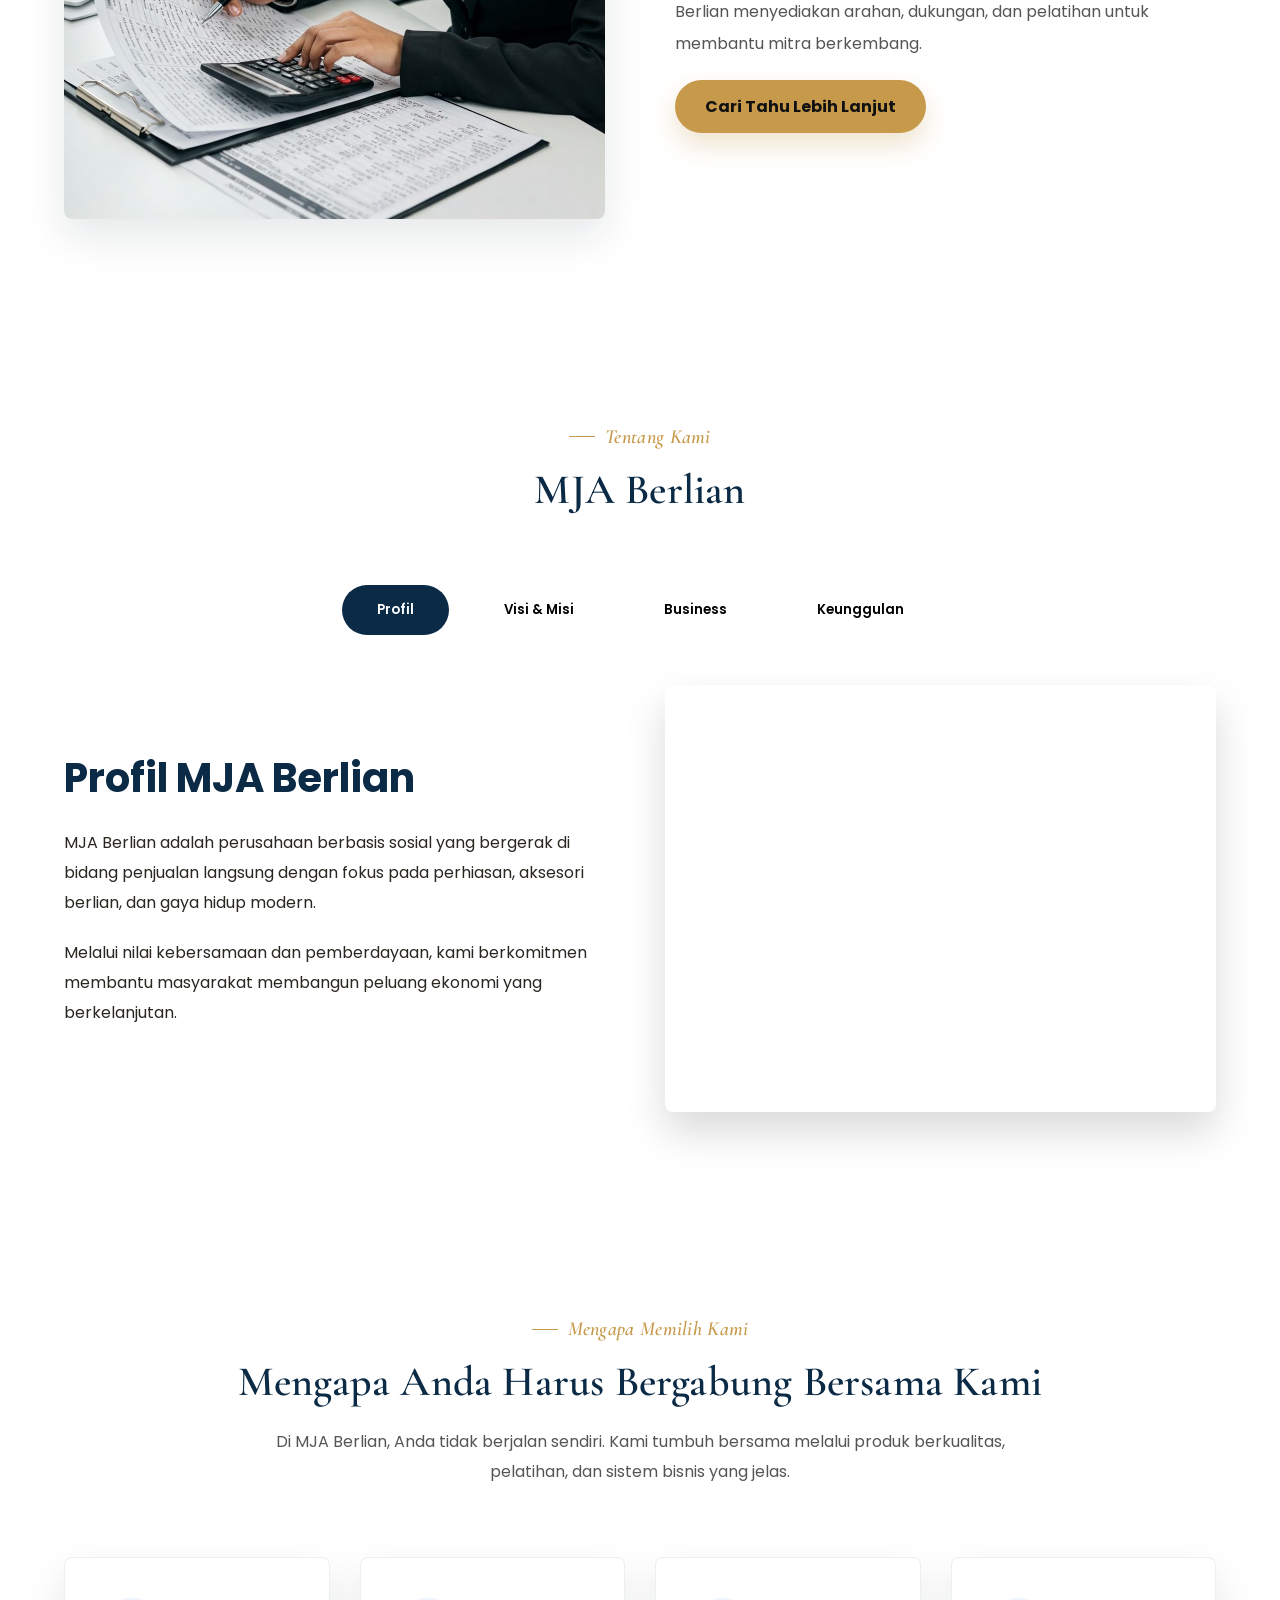
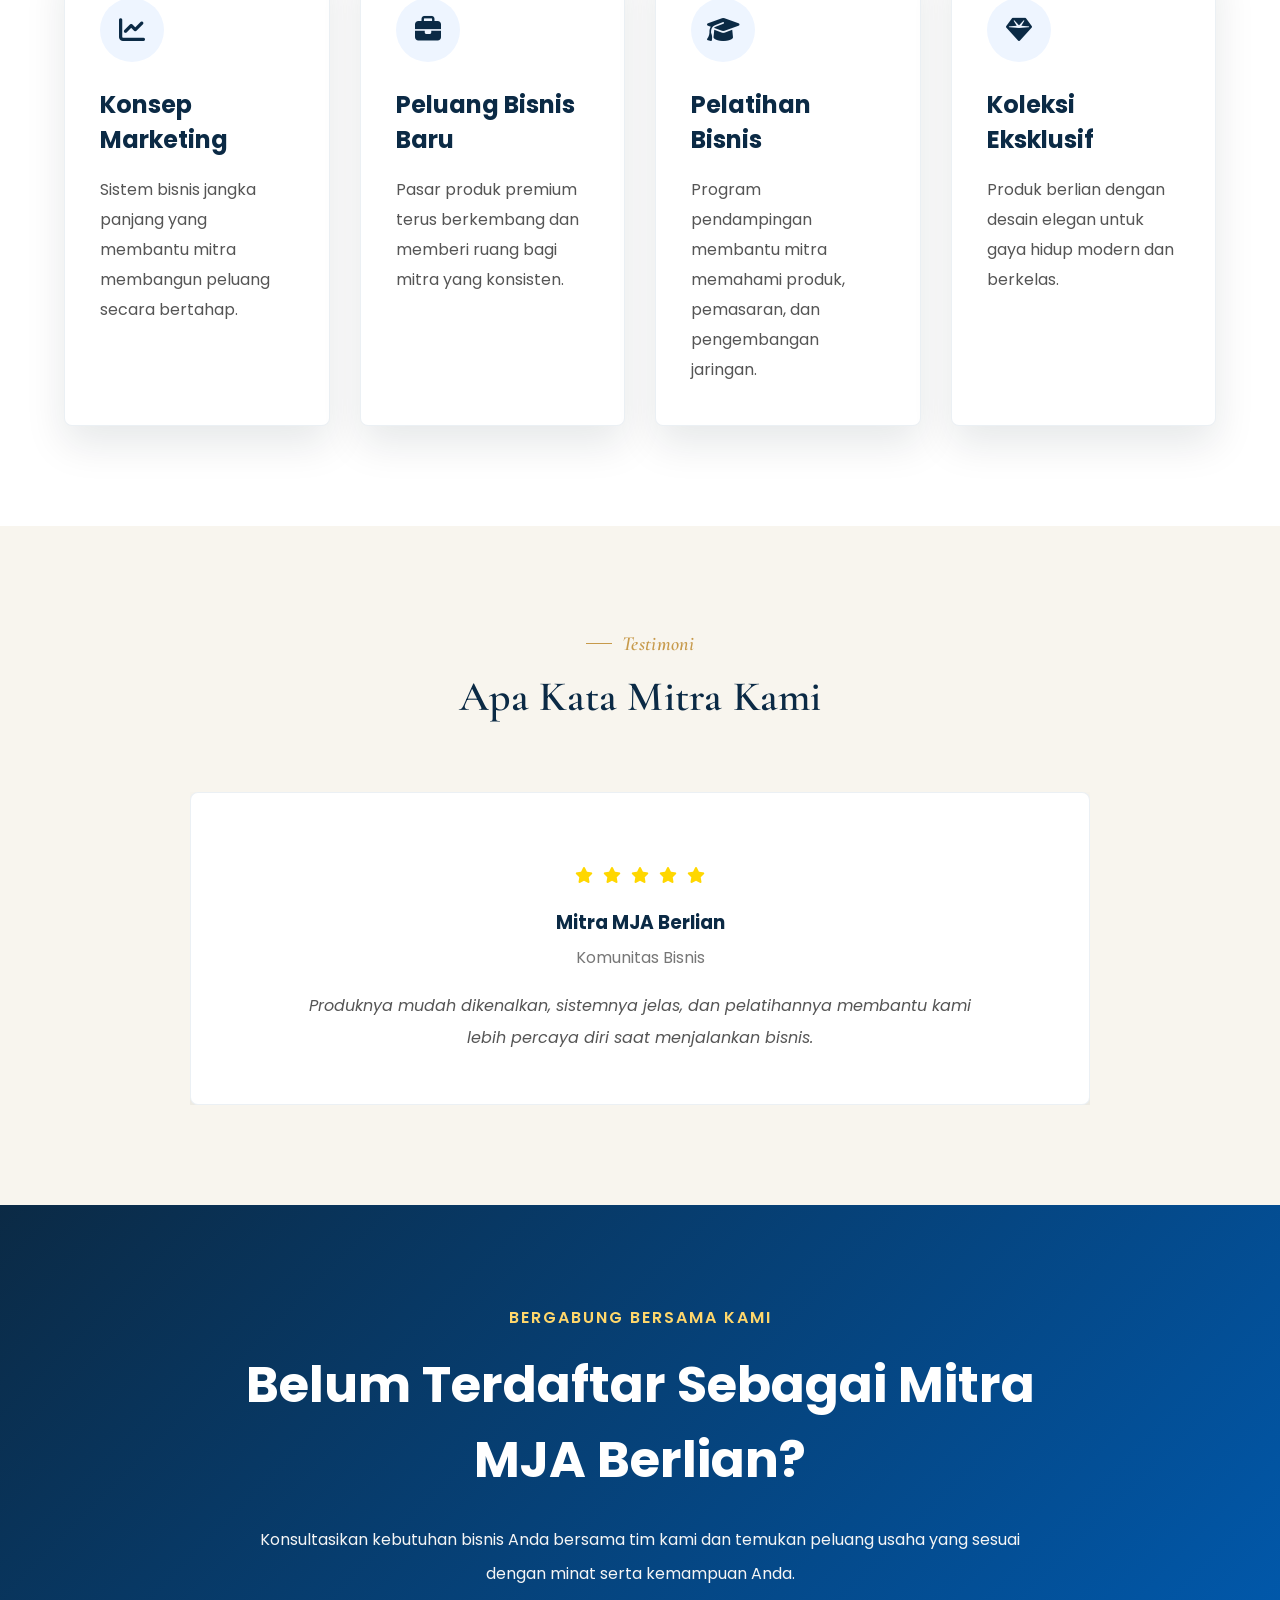
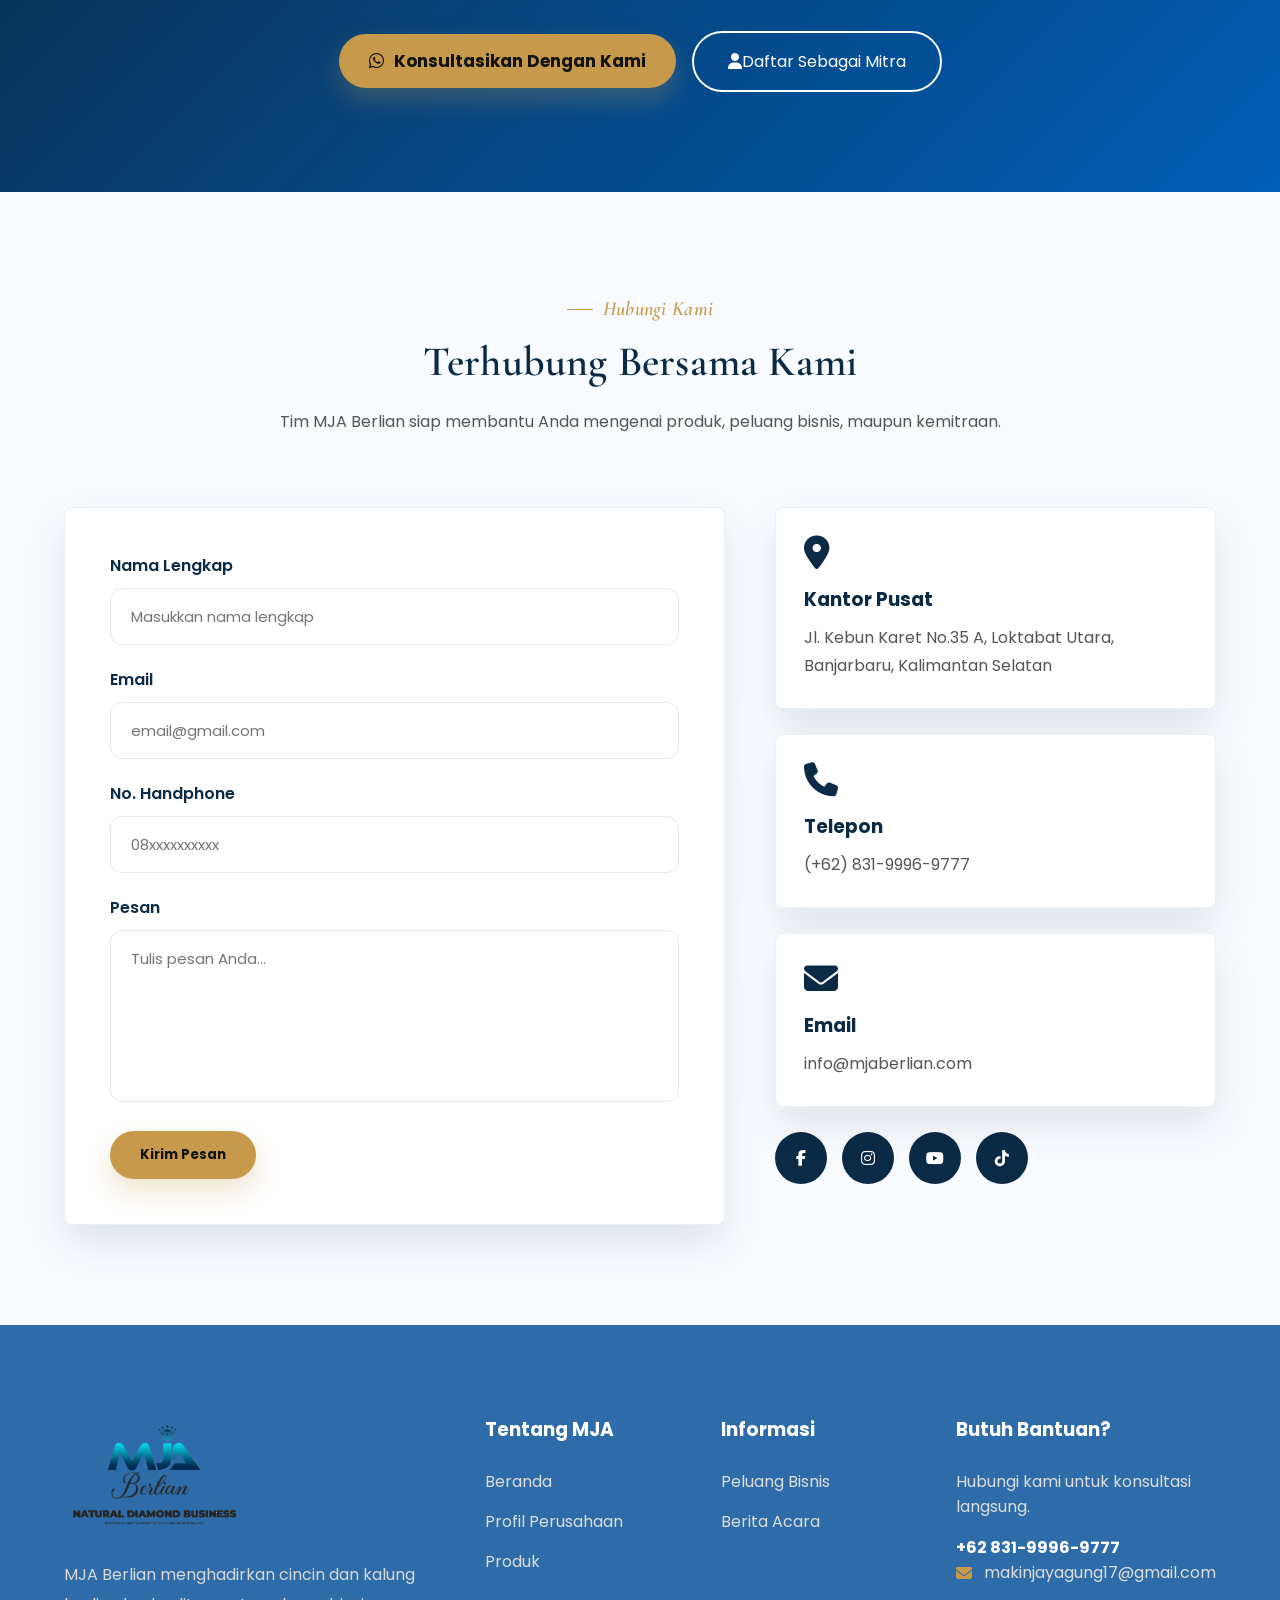
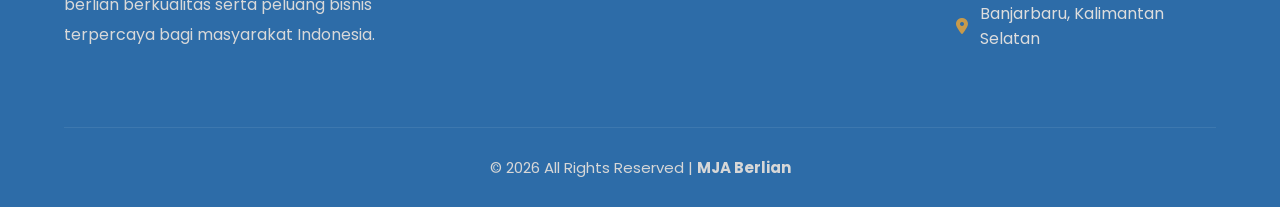
==== commit 704d341e: "Update phone number to 083199969777 and fix About Us navigation tabs" ====
--- a/index.html
+++ b/index.html
@@ -29,10 +29,10 @@
                     <li class="dropdown">
                         <a href="index.html#tentang">Tentang Kami <i class="fa-solid fa-chevron-down"></i></a>
                         <ul class="dropdown-menu">
-                            <li><a href="index.html#profil">Profil</a></li>
-                            <li><a href="index.html#visi">Visi & Misi</a></li>
-                            <li><a href="index.html#business">Business</a></li>
-                            <li><a href="index.html#keunggulan">Keunggulan</a></li>
+                            <li><a href="index.html#tentang" class="about-nav-link" data-tab="profil">Profil</a></li>
+                            <li><a href="index.html#tentang" class="about-nav-link" data-tab="visi">Visi & Misi</a></li>
+                            <li><a href="index.html#tentang" class="about-nav-link" data-tab="business">Business</a></li>
+                            <li><a href="index.html#tentang" class="about-nav-link" data-tab="keunggulan">Keunggulan</a></li>
                         </ul>
                     </li>
                     <li><a href="index.html#peluang">Bisnis</a></li>
@@ -244,11 +244,11 @@
                     <div class="about-grid">
                         <div class="about-text">
                             <h2>Business</h2>
-                            <p>Dengan ekosistem bisnis yang inklusif dan sistematis, MJA Berlian menghadirkan peluang usaha yang dapat diakses oleh siapa pun—baik ibu rumah tangga, mahasiswa, karyawan, hingga pensiunan. Tak ada batasan usia, status, atau latar belakang.</p>
+                            <p>Dengan ekosistem bisnis yang inklusif dan sistematis, MJA Berlian menghadirkan peluang usaha yang dapat diakses oleh siapa pun—baik ibu rumah tangga, mahasiswa, karyawan, hingga profesional.</p>
                             
                             <p>Fokus kami adalah membuka jalan bagi Anda untuk memperoleh penghasilan harian yang stabil, fleksibel, dan berkelanjutan.</p>
                             
-                            <p>Melalui sistem penjualan yang terstruktur, produk unggulan yang berkualitas, serta program pengembangan diri yang dirancang khusus, kami mempermudah Anda untuk menjalankan bisnis tanpa harus meninggalkan rumah.</p>
+                            <p>Melalui sistem penjualan yang terstruktur, produk unggulan yang berkualitas, serta program pengembangan diri yang dirancang khusus, kami mempermudah Anda untuk menjadi pengusaha mandiri.</p>
                             
                             <p>Setiap anggota kami akan mendapatkan akses eksklusif ke materi pelatihan, strategi pemasaran, dan sesi konsultasi personal untuk mempercepat pertumbuhan bisnis.</p>
                         </div>
@@ -264,7 +264,7 @@
                             <h2>Keunggulan Kompetitif MJA Berlian</h2>
                             
                             <p><strong>Inovasi:</strong><br>
-                            Satu-satunya perusahaan network marketing yang memasarkan produk berlian asli alam dengan katalog series. Kami terus berupaya menghadirkan produk dan layanan terbaru yang memenuhi kebutuhan pasar secara umum.</p>
+                            Satu-satunya perusahaan network marketing yang memasarkan produk berlian asli alam dengan katalog series. Kami terus berupaya menghadirkan produk dan layanan terbaru yang memenuhi kebutuhan pasar.</p>
                             
                             <p><strong>Komitmen Sosial:</strong><br>
                             Melalui MJA Foundation, kami memastikan bahwa sebagian besar keuntungan digunakan untuk membantu masyarakat, khususnya bagi yang kurang mampu.</p>
@@ -380,7 +380,7 @@
                     <div class="info-card">
                         <i class="fa-solid fa-phone"></i>
                         <h3>Telepon</h3>
-                        <p>(+62) 896-0990-5006</p>
+                        <p>(+62) 831-9996-9777</p>
                     </div>
                     <div class="info-card">
                         <i class="fa-solid fa-envelope"></i>
@@ -423,7 +423,7 @@
                 <div class="footer-contact">
                     <h3>Butuh Bantuan?</h3>
                     <p>Hubungi kami untuk konsultasi langsung.</p>
-                    <h4>+62 896-0990-5006</h4>
+                    <h4>+62 831-9996-9777</h4>
                     <p><i class="fa-solid fa-envelope"></i> makinjayagung17@gmail.com</p>
                     <p><i class="fa-solid fa-location-dot"></i> Banjarbaru, Kalimantan Selatan</p>
                 </div>
